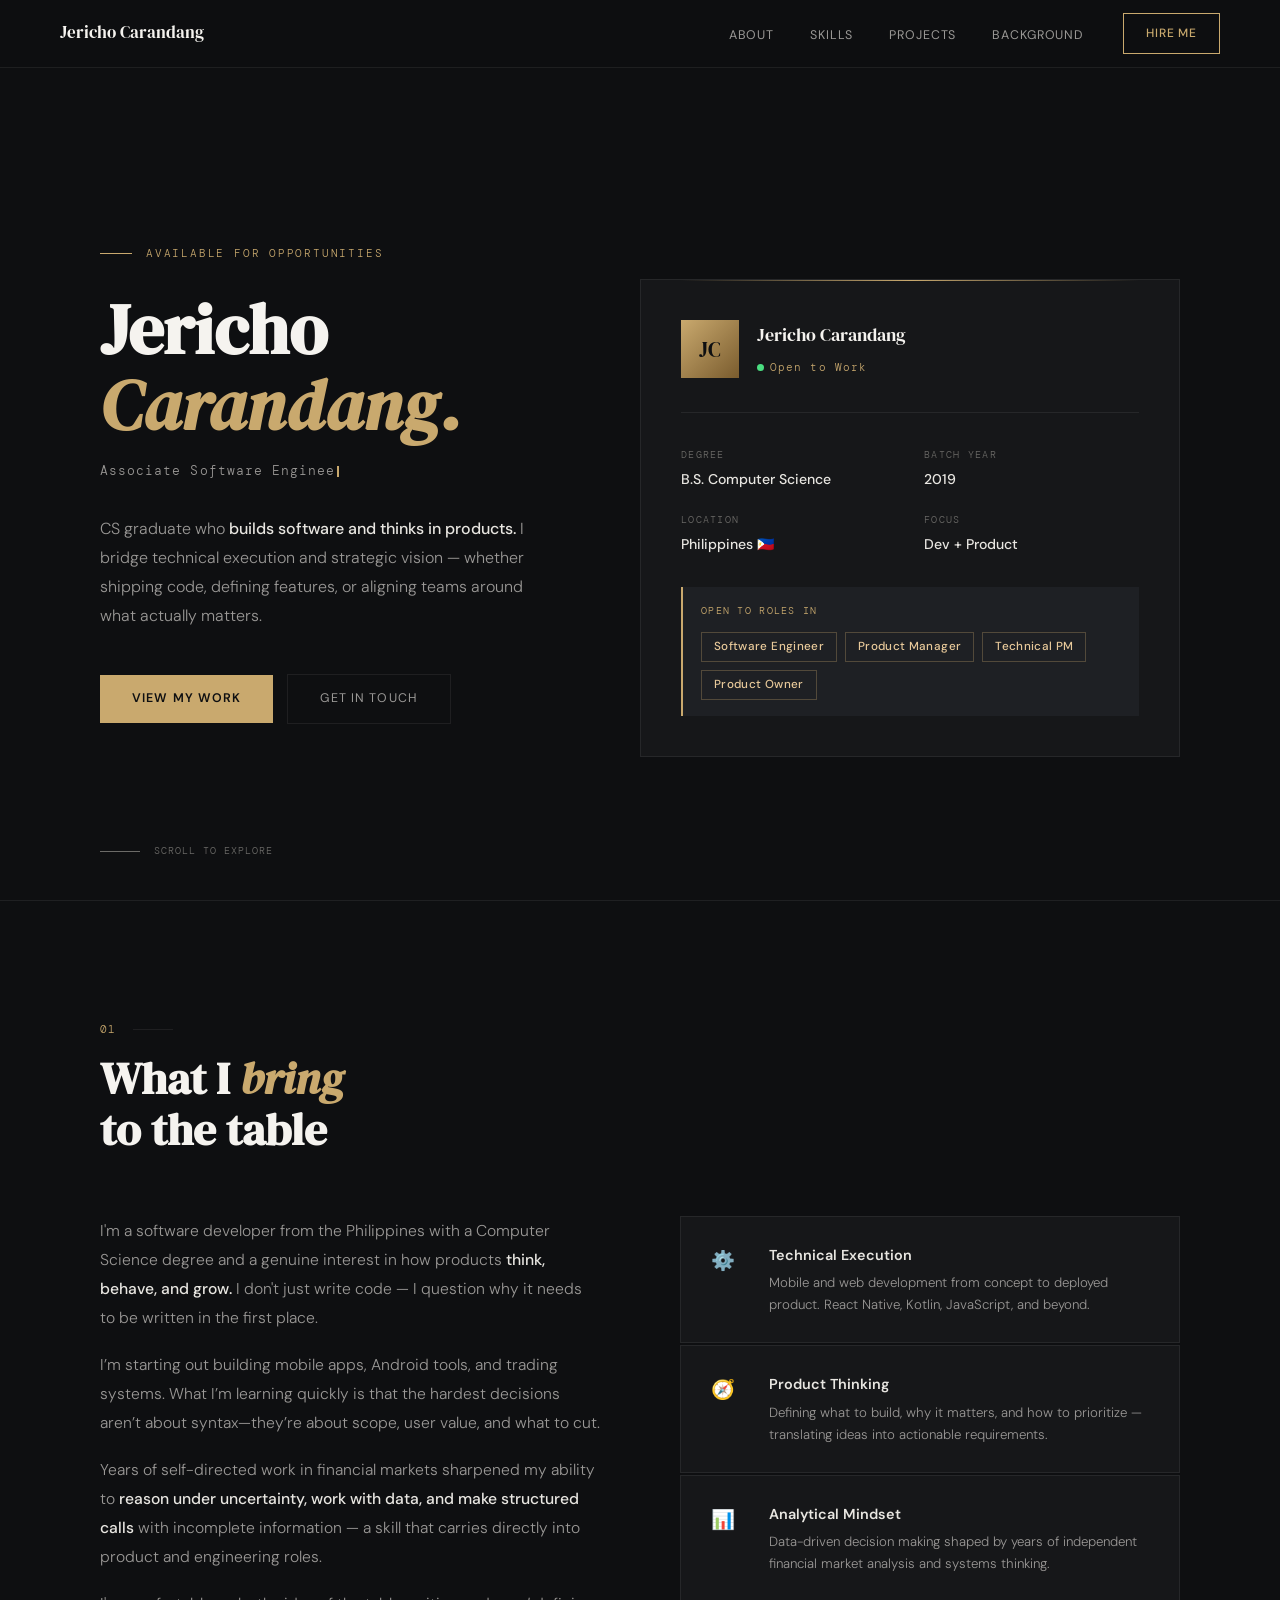
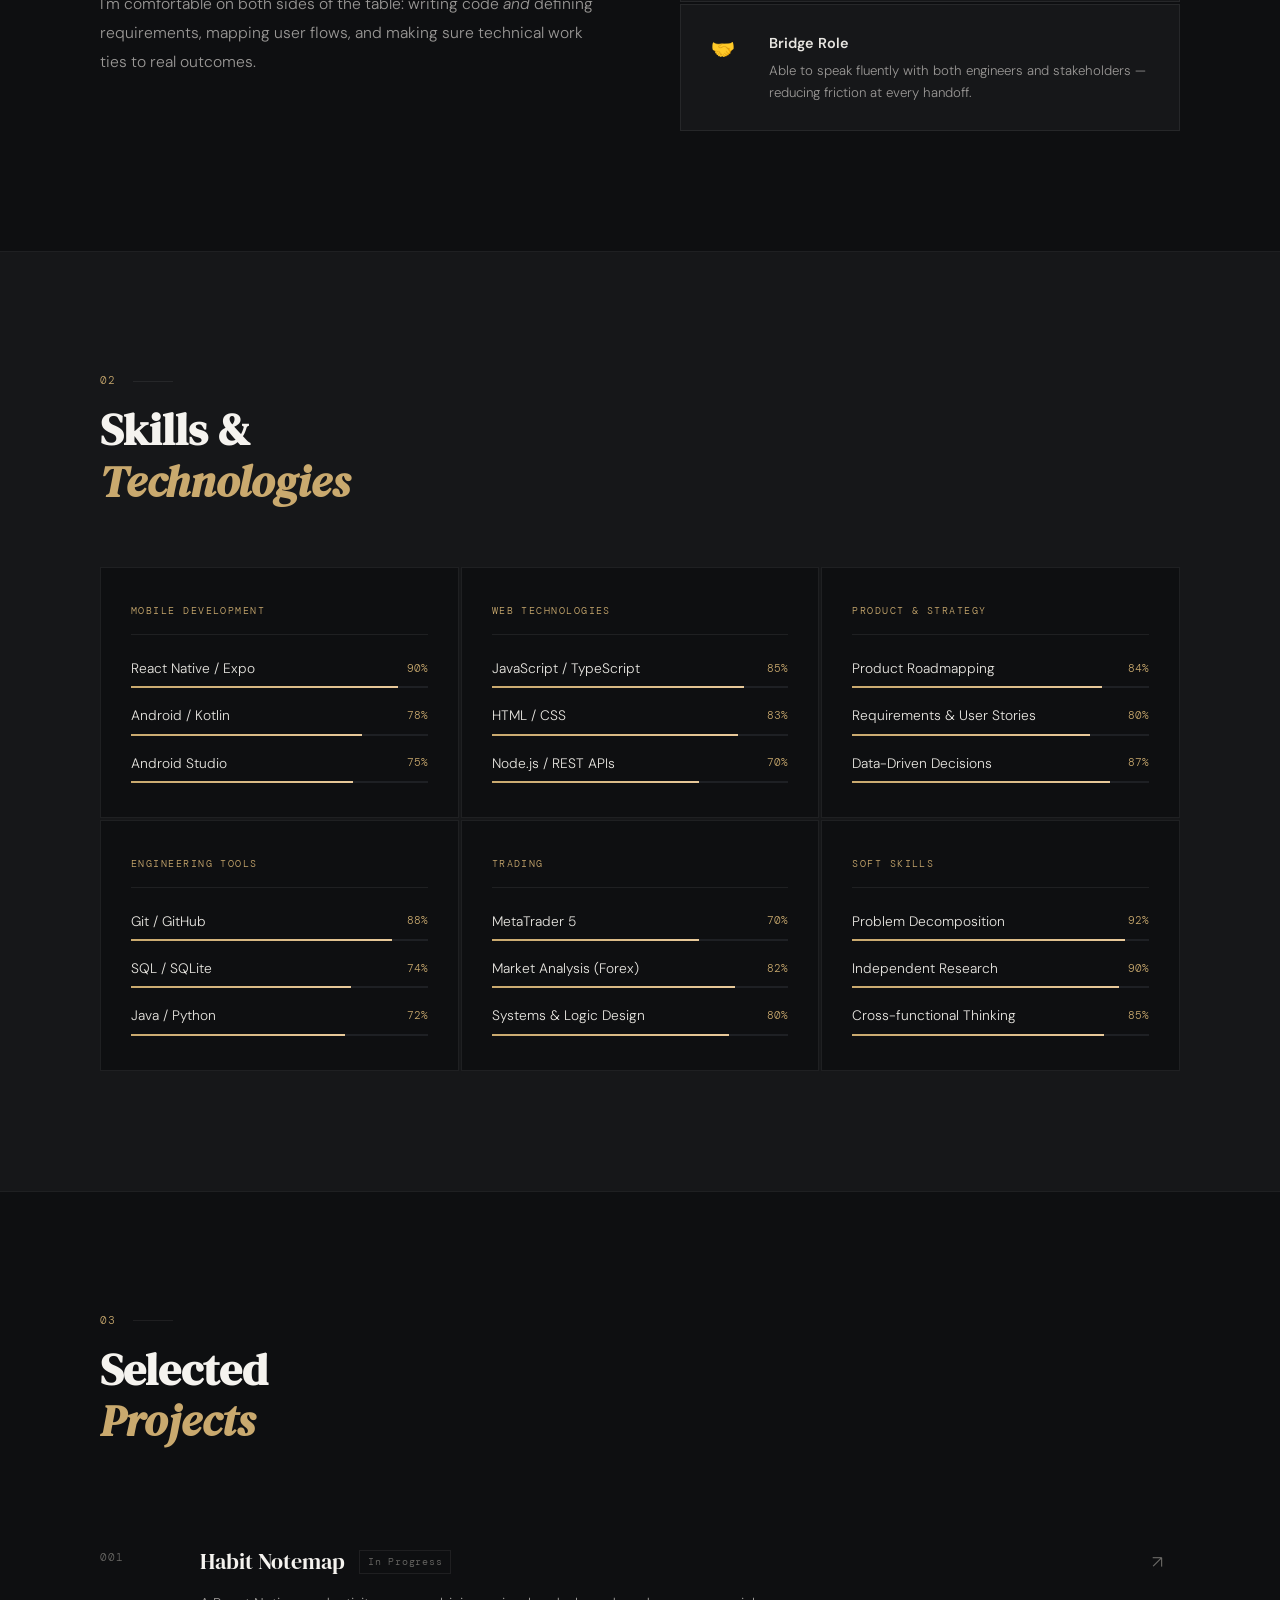
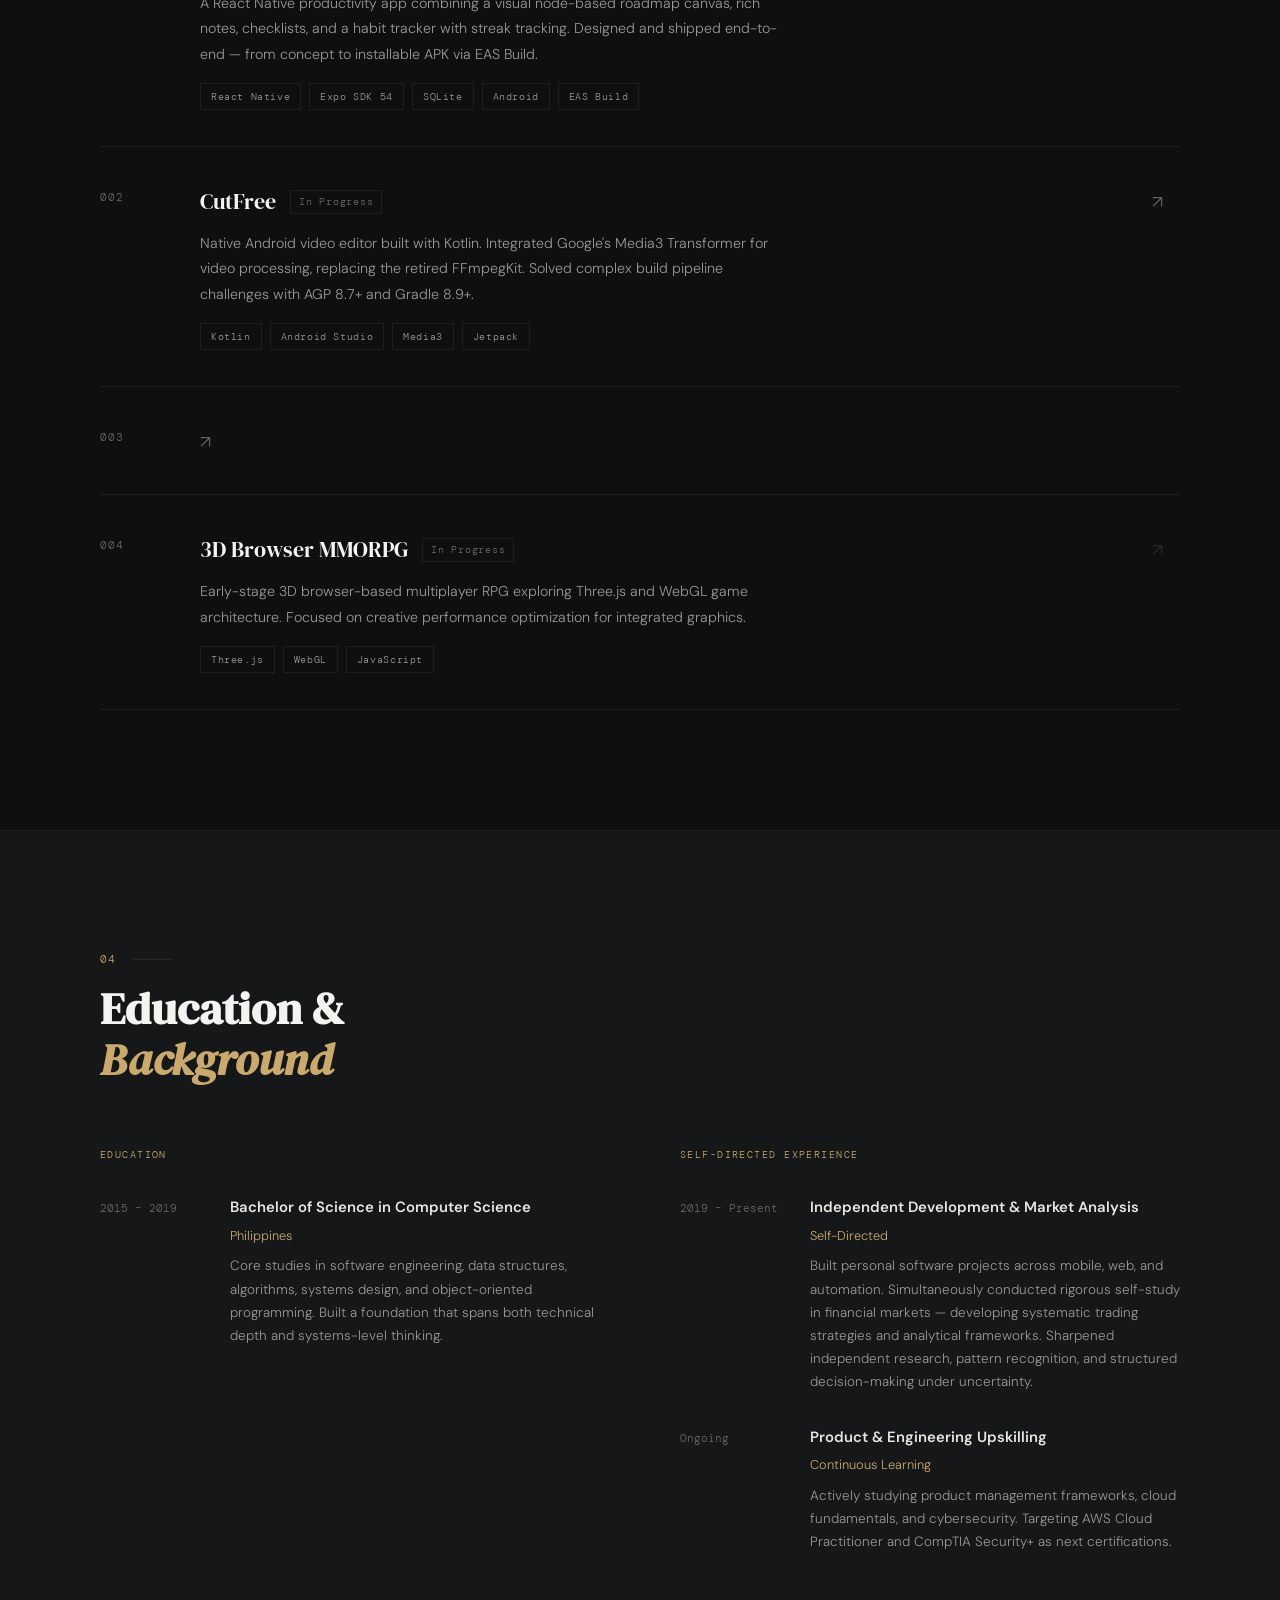
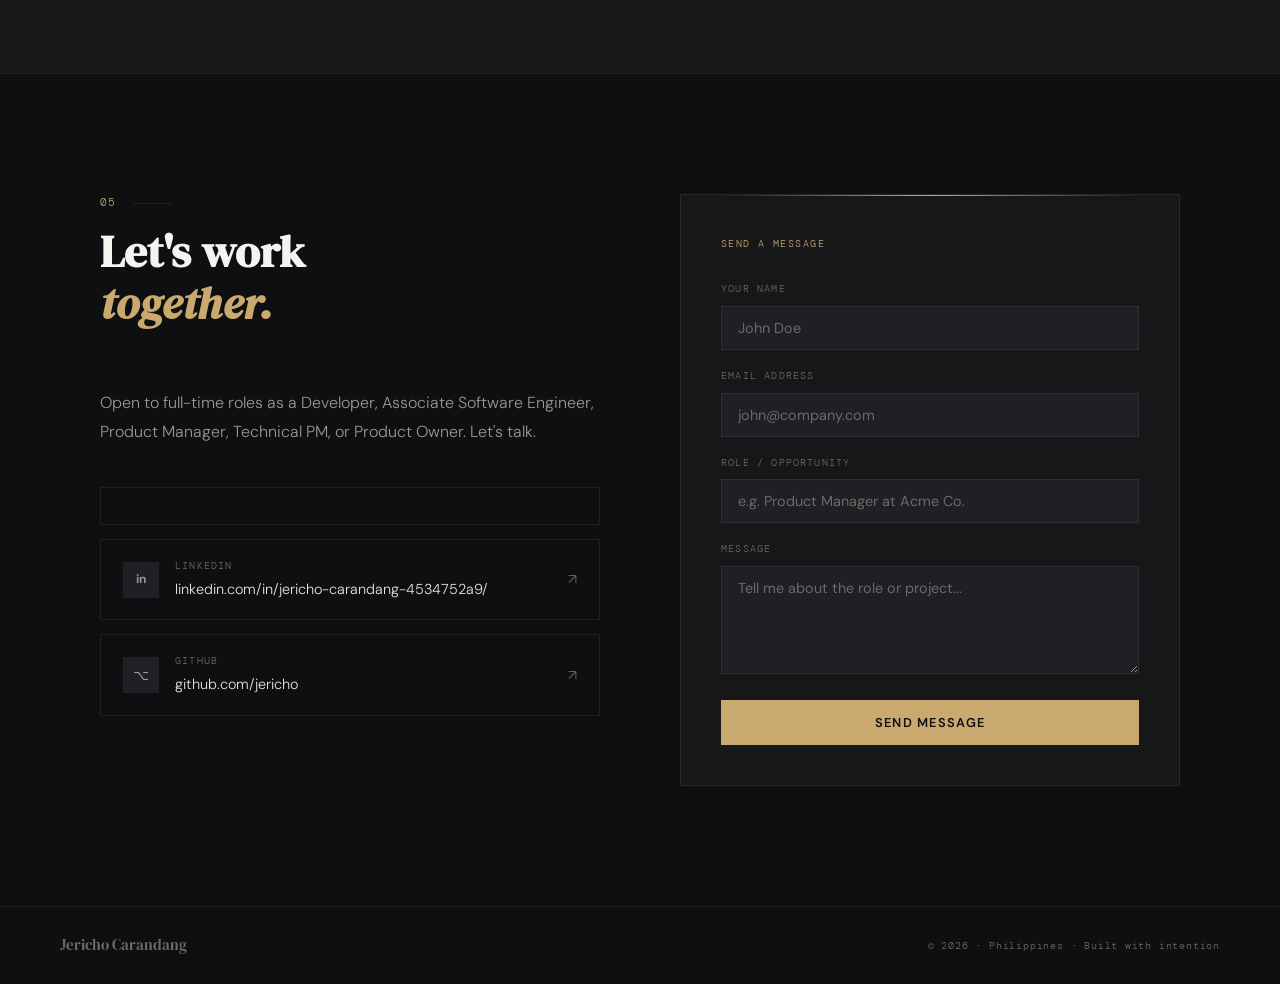
==== index.html @ a2150a32 "Add skill groups and percentages to skills section" ====
<!DOCTYPE html>
<html lang="en">
<head>
  <meta charset="UTF-8"/>
  <meta name="viewport" content="width=device-width, initial-scale=1.0"/>
  <title>Jericho Carandang — Developer & Product Thinker</title>
  <link href="https://fonts.googleapis.com/css2?family=DM+Serif+Display:ital@0;1&family=DM+Sans:wght@300;400;500;600&family=DM+Mono:wght@400;500&display=swap" rel="stylesheet"/>
  <style>
    :root {
      --bg:       #0e0f11;
      --surface:  #161719;
      --surface2: #1e2024;
      --border:   rgba(255,255,255,0.07);
      --accent:   #c9a96e;
      --accent2:  #e8c99a;
      --text:     #e8e6e1;
      --muted:    #6b6a67;
      --muted2:   #9a9896;
      --white:    #f5f3ef;
    }

    *, *::before, *::after { box-sizing: border-box; margin: 0; padding: 0; }
    html { scroll-behavior: smooth; font-size: 16px; }

    body {
      background: var(--bg);
      color: var(--text);
      font-family: 'DM Sans', sans-serif;
      font-weight: 300;
      line-height: 1.7;
      overflow-x: hidden;
      -webkit-font-smoothing: antialiased;
    }

    /* ── NAV ── */
    nav {
      position: fixed; top: 0; left: 0; right: 0; z-index: 900;
      display: flex; align-items: center; justify-content: space-between;
      padding: 0 60px;
      height: 68px;
      background: rgba(14,15,17,0.88);
      backdrop-filter: blur(16px);
      border-bottom: 1px solid var(--border);
    }
    .nav-name {
      font-family: 'DM Serif Display', serif;
      font-size: 1.05rem; color: var(--white);
    }
    .nav-right { display: flex; align-items: center; gap: 40px; }
    .nav-links { display: flex; gap: 36px; list-style: none; }
    .nav-links a {
      font-size: 0.78rem; font-weight: 400;
      color: var(--muted2); text-decoration: none;
      letter-spacing: 0.07em; text-transform: uppercase;
      transition: color 0.2s;
    }
    .nav-links a:hover { color: var(--accent); }
    .nav-cta {
      font-size: 0.75rem; font-weight: 500;
      padding: 9px 22px;
      border: 1px solid var(--accent);
      color: var(--accent);
      text-decoration: none;
      letter-spacing: 0.07em; text-transform: uppercase;
      transition: all 0.25s;
    }
    .nav-cta:hover { background: var(--accent); color: var(--bg); }

    /* ── HERO ── */
    #hero {
      min-height: 100vh;
      display: grid; grid-template-columns: 1fr 1fr;
      max-width: 1200px; margin: 0 auto;
      padding: 68px 60px 0;
      position: relative;
    }
    .hero-left {
      display: flex; flex-direction: column; justify-content: center;
      padding-right: 80px; padding-top: 60px; padding-bottom: 60px;
    }
    .hero-eyebrow {
      display: flex; align-items: center; gap: 14px;
      margin-bottom: 28px;
      opacity: 0; animation: fadeUp 0.7s ease 0.1s forwards;
    }
    .eyebrow-line { width: 32px; height: 1px; background: var(--accent); }
    .hero-eyebrow span {
      font-family: 'DM Mono', monospace;
      font-size: 0.7rem; color: var(--accent);
      letter-spacing: 0.16em; text-transform: uppercase;
    }
    .hero-name {
      font-family: 'DM Serif Display', serif;
      font-size: clamp(3rem, 5.5vw, 4.8rem);
      line-height: 1.08; color: var(--white);
      margin-bottom: 16px;
      opacity: 0; animation: fadeUp 0.7s ease 0.2s forwards;
    }
    .hero-name em { font-style: italic; color: var(--accent); }
    .hero-role {
      font-family: 'DM Mono', monospace;
      font-size: 0.82rem; color: var(--muted2);
      letter-spacing: 0.08em; margin-bottom: 32px;
      min-height: 1.5em;
      opacity: 0; animation: fadeUp 0.7s ease 0.3s forwards;
    }
    .cursor-blink {
      display: inline-block; width: 2px; height: 0.85em;
      background: var(--accent); margin-left: 2px;
      vertical-align: middle; animation: blink 1s step-end infinite;
    }
    .hero-desc {
      font-size: 1rem; color: var(--muted2); line-height: 1.82;
      max-width: 430px; margin-bottom: 44px;
      opacity: 0; animation: fadeUp 0.7s ease 0.4s forwards;
    }
    .hero-desc strong { color: var(--text); font-weight: 500; }
    .hero-actions {
      display: flex; gap: 14px; align-items: center;
      opacity: 0; animation: fadeUp 0.7s ease 0.5s forwards;
    }
    .btn-primary {
      padding: 13px 32px; background: var(--accent); color: var(--bg);
      font-size: 0.78rem; font-weight: 600;
      letter-spacing: 0.09em; text-transform: uppercase;
      text-decoration: none; transition: background 0.25s;
    }
    .btn-primary:hover { background: var(--accent2); }
    .btn-outline {
      padding: 13px 32px; border: 1px solid var(--border);
      color: var(--muted2); font-size: 0.78rem; font-weight: 400;
      letter-spacing: 0.09em; text-transform: uppercase;
      text-decoration: none; transition: all 0.25s;
    }
    .btn-outline:hover { border-color: var(--accent); color: var(--accent); }

    /* ── HERO RIGHT ── */
    .hero-right {
      display: flex; flex-direction: column; justify-content: center;
      padding-top: 68px;
      opacity: 0; animation: fadeLeft 0.8s ease 0.65s forwards;
    }
    .profile-panel {
      background: var(--surface); border: 1px solid var(--border);
      padding: 40px; position: relative;
    }
    .profile-panel::before {
      content: ''; position: absolute; top: 0; left: 40px; right: 40px; height: 1px;
      background: linear-gradient(90deg, transparent, var(--accent), transparent);
    }
    .profile-top {
      display: flex; align-items: flex-start; gap: 18px;
      margin-bottom: 34px; padding-bottom: 34px;
      border-bottom: 1px solid var(--border);
    }
    .profile-initials {
      width: 58px; height: 58px; flex-shrink: 0;
      background: linear-gradient(135deg, var(--accent), #7a5c2e);
      display: flex; align-items: center; justify-content: center;
      font-family: 'DM Serif Display', serif;
      font-size: 1.3rem; color: var(--bg);
    }
    .profile-name {
      font-family: 'DM Serif Display', serif;
      font-size: 1.12rem; color: var(--white); margin-bottom: 6px;
    }
    .profile-status {
      font-family: 'DM Mono', monospace;
      font-size: 0.68rem; color: var(--accent); letter-spacing: 0.1em;
    }
    .status-dot {
      display: inline-block; width: 7px; height: 7px; border-radius: 50%;
      background: #4ade80; margin-right: 6px;
      animation: pulseDot 2s ease-in-out infinite;
    }
    @keyframes pulseDot { 0%,100%{opacity:1;} 50%{opacity:.4;} }

    .profile-grid {
      display: grid; grid-template-columns: 1fr 1fr;
      gap: 20px 28px; margin-bottom: 30px;
    }
    .pi-label {
      font-family: 'DM Mono', monospace; font-size: 0.62rem;
      color: var(--muted); letter-spacing: 0.13em;
      text-transform: uppercase; margin-bottom: 4px;
    }
    .pi-val { font-size: 0.88rem; color: var(--text); font-weight: 500; }

    .open-roles {
      padding: 16px 18px; background: var(--surface2);
      border-left: 2px solid var(--accent);
    }
    .open-roles-label {
      font-family: 'DM Mono', monospace; font-size: 0.62rem;
      color: var(--accent); letter-spacing: 0.13em;
      text-transform: uppercase; margin-bottom: 12px;
    }
    .roles-list { display: flex; flex-wrap: wrap; gap: 8px; }
    .role-chip {
      font-size: 0.73rem; font-weight: 500;
      padding: 4px 12px;
      border: 1px solid rgba(201,169,110,0.3);
      color: var(--accent2); letter-spacing: 0.03em;
    }

    .scroll-hint {
      position: absolute; bottom: 40px; left: 60px;
      display: flex; align-items: center; gap: 14px;
      font-family: 'DM Mono', monospace;
      font-size: 0.62rem; color: var(--muted);
      letter-spacing: 0.1em; text-transform: uppercase;
      opacity: 0; animation: fadeUp 0.6s ease 1.1s forwards;
    }
    .scroll-line {
      width: 40px; height: 1px; background: var(--muted);
      transform: scaleX(0); transform-origin: left;
      animation: lineExpand 1.2s ease 1.3s forwards;
    }
    @keyframes lineExpand { to { transform: scaleX(1); } }

    /* ── SECTIONS ── */
    .section-wrap { max-width: 1200px; margin: 0 auto; padding: 120px 60px; }
    .sec-eyebrow {
      display: flex; align-items: center; gap: 16px; margin-bottom: 14px;
    }
    .sec-num {
      font-family: 'DM Mono', monospace; font-size: 0.66rem;
      color: var(--accent); letter-spacing: 0.13em;
    }
    .sec-line { height: 1px; width: 40px; background: var(--border); }
    .sec-title {
      font-family: 'DM Serif Display', serif;
      font-size: clamp(1.9rem, 3.5vw, 2.9rem);
      color: var(--white); line-height: 1.15; margin-bottom: 60px;
    }
    .sec-title em { font-style: italic; color: var(--accent); }
    hr.divider { border: none; border-top: 1px solid var(--border); }

    /* ── ABOUT ── */
    .about-grid { display: grid; grid-template-columns: 1fr 1fr; gap: 80px; align-items: start; }
    .about-text p { color: var(--muted2); font-size: 0.98rem; line-height: 1.85; margin-bottom: 18px; }
    .about-text p:last-child { margin-bottom: 0; }
    .about-text strong { color: var(--text); font-weight: 500; }

    .what-cards { display: flex; flex-direction: column; gap: 2px; }
    .what-card {
      background: var(--surface); border: 1px solid var(--border);
      padding: 26px 30px; display: flex; gap: 22px;
      align-items: flex-start; transition: border-color 0.3s, background 0.3s;
    }
    .what-card:hover { border-color: rgba(201,169,110,0.3); background: var(--surface2); }
    .wc-icon { font-size: 1.2rem; flex-shrink: 0; width: 36px; margin-top: 2px; }
    .wc-title { font-size: 0.9rem; font-weight: 600; color: var(--text); margin-bottom: 5px; }
    .wc-desc { font-size: 0.83rem; color: var(--muted2); line-height: 1.65; }

    /* ── SKILLS ── */
    #skills { background: var(--surface); }
    .skills-grid { display: grid; grid-template-columns: repeat(3,1fr); gap: 2px; }
    .skill-group {
      background: var(--bg); padding: 34px 30px;
      border: 1px solid var(--border); transition: border-color 0.3s;
    }
    .skill-group:hover { border-color: rgba(201,169,110,0.2); }
    .sg-title {
      font-family: 'DM Mono', monospace; font-size: 0.65rem;
      color: var(--accent); letter-spacing: 0.14em; text-transform: uppercase;
      margin-bottom: 22px; padding-bottom: 14px; border-bottom: 1px solid var(--border);
    }
    .s-item { margin-bottom: 16px; }
    .s-item:last-child { margin-bottom: 0; }
    .s-row { display: flex; justify-content: space-between; align-items: center; margin-bottom: 6px; }
    .s-name { font-size: 0.86rem; color: var(--text); }
    .s-pct { font-family: 'DM Mono', monospace; font-size: 0.66rem; color: var(--accent); }
    .s-track { height: 2px; background: var(--surface2); }
    .s-fill {
      height: 100%; width: 0;
      background: linear-gradient(90deg, var(--accent), var(--accent2));
      transition: width 1.4s cubic-bezier(0.4,0,0.2,1);
    }

    /* ── PROJECTS ── */
    .project-item {
      display: grid; grid-template-columns: 72px 1fr 28px;
      gap: 28px; align-items: start;
      padding: 36px 0; border-bottom: 1px solid var(--border);
      transition: all 0.25s;
    }
    .project-item:first-child { border-top: 1px solid var(--border); }
    .project-item:hover .proj-title { color: var(--accent); }
    .proj-num {
      font-family: 'DM Mono', monospace; font-size: 0.68rem;
      color: var(--muted); padding-top: 5px; letter-spacing: 0.08em;
    }
    .proj-title {
      font-family: 'DM Serif Display', serif;
      font-size: 1.4rem; color: var(--white);
      margin-bottom: 10px; transition: color 0.25s;
      display: flex; align-items: center; gap: 14px; flex-wrap: wrap;
    }
    .proj-wip {
      font-family: 'DM Mono', monospace; font-size: 0.6rem;
      color: var(--muted); border: 1px solid var(--border);
      padding: 3px 8px; letter-spacing: 0.08em;
      font-style: normal;
    }
    .proj-desc { font-size: 0.89rem; color: var(--muted2); line-height: 1.78; margin-bottom: 16px; max-width: 580px; }
    .proj-tags { display: flex; gap: 8px; flex-wrap: wrap; }
    .proj-tag {
      font-family: 'DM Mono', monospace; font-size: 0.63rem;
      color: var(--muted2); padding: 4px 10px;
      border: 1px solid var(--border); letter-spacing: 0.06em;
    }
    .proj-arrow {
      font-size: 1.1rem; color: var(--muted); padding-top: 5px;
      transition: color 0.25s, transform 0.25s;
    }
    .project-item:hover .proj-arrow { color: var(--accent); transform: translate(3px,-3px); }

    /* ── BACKGROUND ── */
    #background { background: var(--surface); }
    .bg-grid { display: grid; grid-template-columns: 1fr 1fr; gap: 80px; }
    .bg-sec-label {
      font-family: 'DM Mono', monospace; font-size: 0.64rem;
      color: var(--accent); letter-spacing: 0.14em; text-transform: uppercase;
      margin-bottom: 32px;
    }
    .tl { display: flex; flex-direction: column; gap: 32px; }
    .tl-item { display: grid; grid-template-columns: 110px 1fr; gap: 20px; }
    .tl-year { font-family: 'DM Mono', monospace; font-size: 0.68rem; color: var(--muted); padding-top: 4px; }
    .tl-title { font-size: 0.93rem; font-weight: 600; color: var(--text); margin-bottom: 4px; }
    .tl-sub { font-size: 0.8rem; color: var(--accent); margin-bottom: 8px; }
    .tl-desc { font-size: 0.84rem; color: var(--muted2); line-height: 1.72; }

    /* ── CONTACT ── */
    .contact-wrap { display: grid; grid-template-columns: 1fr 1fr; gap: 80px; align-items: start; }
    .contact-sub { font-size: 1rem; color: var(--muted2); line-height: 1.8; margin-bottom: 40px; }
    .c-links { display: flex; flex-direction: column; gap: 14px; }
    .c-link {
      display: flex; align-items: center; gap: 16px;
      padding: 18px 22px; border: 1px solid var(--border);
      text-decoration: none; transition: border-color 0.25s, background 0.25s;
    }
    .c-link:hover { border-color: rgba(201,169,110,0.4); background: var(--surface); }
    .c-icon {
      width: 36px; height: 36px; flex-shrink: 0;
      background: var(--surface2);
      display: flex; align-items: center; justify-content: center;
      font-size: 0.9rem; color: var(--muted2);
    }
    .c-label {
      font-family: 'DM Mono', monospace; font-size: 0.62rem;
      color: var(--muted); letter-spacing: 0.12em; text-transform: uppercase; margin-bottom: 2px;
    }
    .c-val { font-size: 0.9rem; color: var(--text); }
    .c-arrow { margin-left: auto; color: var(--muted); font-size: 0.9rem; transition: color 0.25s, transform 0.25s; }
    .c-link:hover .c-arrow { color: var(--accent); transform: translate(3px,-3px); }

    .contact-form {
      background: var(--surface); border: 1px solid var(--border);
      padding: 40px; position: relative;
    }
    .contact-form::before {
      content: ''; position: absolute; top: 0; left: 40px; right: 40px; height: 1px;
      background: linear-gradient(90deg, transparent, var(--accent), transparent);
    }
    .cf-title {
      font-family: 'DM Mono', monospace; font-size: 0.64rem;
      color: var(--accent); letter-spacing: 0.14em; text-transform: uppercase;
      margin-bottom: 28px;
    }
    .f-field { margin-bottom: 18px; }
    .f-label {
      display: block; font-family: 'DM Mono', monospace;
      font-size: 0.62rem; color: var(--muted);
      letter-spacing: 0.12em; text-transform: uppercase; margin-bottom: 8px;
    }
    .f-input {
      width: 100%; padding: 12px 16px;
      background: var(--surface2); border: 1px solid var(--border);
      color: var(--text); font-family: 'DM Sans', sans-serif;
      font-size: 0.9rem; outline: none; transition: border-color 0.2s;
    }
    .f-input:focus { border-color: rgba(201,169,110,0.45); }
    .f-input::placeholder { color: var(--muted); }
    textarea.f-input { resize: vertical; min-height: 108px; }
    .f-submit {
      width: 100%; padding: 14px; background: var(--accent);
      color: var(--bg); border: none; font-family: 'DM Sans', sans-serif;
      font-size: 0.8rem; font-weight: 600; letter-spacing: 0.1em;
      text-transform: uppercase; cursor: pointer; transition: background 0.25s;
    }
    .f-submit:hover { background: var(--accent2); }

    /* ── FOOTER ── */
    footer {
      border-top: 1px solid var(--border); padding: 26px 60px;
      display: flex; align-items: center; justify-content: space-between;
    }
    .foot-name { font-family: 'DM Serif Display', serif; font-size: 0.92rem; color: var(--muted); }
    .foot-copy { font-family: 'DM Mono', monospace; font-size: 0.62rem; color: var(--muted); letter-spacing: 0.08em; }

    /* ── ANIMATIONS ── */
    @keyframes fadeUp { from{opacity:0;transform:translateY(20px);} to{opacity:1;transform:translateY(0);} }
    @keyframes fadeLeft { from{opacity:0;transform:translateX(20px);} to{opacity:1;transform:translateX(0);} }
    @keyframes blink { 0%,100%{opacity:1;} 50%{opacity:0;} }
    .reveal { opacity:0; transform:translateY(22px); transition: opacity 0.7s ease, transform 0.7s ease; }
    .reveal.in { opacity:1; transform:translateY(0); }
    .d1{transition-delay:.1s;} .d2{transition-delay:.2s;} .d3{transition-delay:.3s;} .d4{transition-delay:.4s;}

    @media(max-width:900px){
      nav{padding:0 24px;} .nav-links{display:none;}
      #hero{grid-template-columns:1fr; padding:68px 24px 0;}
      .hero-left{padding-right:0; padding-top:40px;}
      .hero-right{padding-top:40px; padding-bottom:60px;}
      .section-wrap{padding:80px 24px;}
      .about-grid,.bg-grid,.contact-wrap,.skills-grid{grid-template-columns:1fr; gap:32px;}
      .project-item{grid-template-columns:60px 1fr;}
      .proj-arrow{display:none;}
      footer{padding:24px; flex-direction:column; gap:8px; text-align:center;}
      .scroll-hint{display:none;}
    }
  </style>
</head>
<body>

  <nav>
    <div class="nav-name">Jericho Carandang</div>
    <div class="nav-right">
      <ul class="nav-links">
        <li><a href="#about">About</a></li>
        <li><a href="#skills">Skills</a></li>
        <li><a href="#projects">Projects</a></li>
        <li><a href="#background">Background</a></li>
      </ul>
      <a href="#contact" class="nav-cta">Hire Me</a>
    </div>
  </nav>

  <!-- HERO -->
  <section id="hero">
    <div class="hero-left">
      <div class="hero-eyebrow">
        <span class="eyebrow-line"></span>
        <span>Available for opportunities</span>
      </div>
      <h1 class="hero-name">Jericho<br><em>Carandang.</em></h1>
      <div class="hero-role"><span id="typed"></span><span class="cursor-blink"></span></div>
      <p class="hero-desc">CS graduate who <strong>builds software and thinks in products.</strong> I bridge technical execution and strategic vision — whether shipping code, defining features, or aligning teams around what actually matters.</p>
      <div class="hero-actions">
        <a href="#projects" class="btn-primary">View My Work</a>
        <a href="#contact" class="btn-outline">Get in Touch</a>
      </div>
    </div>

    <div class="hero-right">
      <div class="profile-panel">
        <div class="profile-top">
          <div class="profile-initials">JC</div>
          <div>
            <div class="profile-name">Jericho Carandang</div>
            <div class="profile-status" style="margin-top:7px;">
              <span class="status-dot"></span>Open to Work
            </div>
          </div>
        </div>
        <div class="profile-grid">
          <div><div class="pi-label">Degree</div><div class="pi-val">B.S. Computer Science</div></div>
          <div><div class="pi-label">Batch Year</div><div class="pi-val">2019</div></div>
          <div><div class="pi-label">Location</div><div class="pi-val">Philippines 🇵🇭</div></div>
          <div><div class="pi-label">Focus</div><div class="pi-val">Dev + Product</div></div>
        </div>
        <div class="open-roles">
          <div class="open-roles-label">Open to roles in</div>
          <div class="roles-list">
            <span class="role-chip">Software Engineer</span>
            <span class="role-chip">Product Manager</span>
            <span class="role-chip">Technical PM</span>
            <span class="role-chip">Product Owner</span>
          </div>
        </div>
      </div>
    </div>

    <div class="scroll-hint">
      <div class="scroll-line"></div>
      <span>Scroll to explore</span>
    </div>
  </section>

  <hr class="divider"/>

  <!-- ABOUT -->
  <section id="about" style="background:var(--bg);">
    <div class="section-wrap">
      <div class="sec-eyebrow reveal"><span class="sec-num">01</span><span class="sec-line"></span></div>
      <h2 class="sec-title reveal d1">What I <em>bring</em><br>to the table</h2>
      <div class="about-grid">
        <div class="about-text reveal d2">
          <p>I'm a software developer from the Philippines with a Computer Science degree and a genuine interest in how products <strong>think, behave, and grow.</strong> I don't just write code — I question why it needs to be written in the first place.</p>
          <p>I’m starting out building mobile apps, Android tools, and trading systems. What I’m learning quickly is that the hardest decisions aren’t about syntax—they’re about scope, user value, and what to cut.</p>
          <p>Years of self-directed work in financial markets sharpened my ability to <strong>reason under uncertainty, work with data, and make structured calls</strong> with incomplete information — a skill that carries directly into product and engineering roles.</p>
          <p>I'm comfortable on both sides of the table: writing code <em>and</em> defining requirements, mapping user flows, and making sure technical work ties to real outcomes.</p>
        </div>
        <div class="what-cards reveal d3">
          <div class="what-card">
            <div class="wc-icon">⚙️</div>
            <div><div class="wc-title">Technical Execution</div><div class="wc-desc">Mobile and web development from concept to deployed product. React Native, Kotlin, JavaScript, and beyond.</div></div>
          </div>
          <div class="what-card">
            <div class="wc-icon">🧭</div>
            <div><div class="wc-title">Product Thinking</div><div class="wc-desc">Defining what to build, why it matters, and how to prioritize — translating ideas into actionable requirements.</div></div>
          </div>
          <div class="what-card">
            <div class="wc-icon">📊</div>
            <div><div class="wc-title">Analytical Mindset</div><div class="wc-desc">Data-driven decision making shaped by years of independent financial market analysis and systems thinking.</div></div>
          </div>
          <div class="what-card">
            <div class="wc-icon">🤝</div>
            <div><div class="wc-title">Bridge Role</div><div class="wc-desc">Able to speak fluently with both engineers and stakeholders — reducing friction at every handoff.</div></div>
          </div>
        </div>
      </div>
    </div>
  </section>

  <hr class="divider"/>

  <!-- SKILLS -->
  <section id="skills">
    <div class="section-wrap">
      <div class="sec-eyebrow reveal"><span class="sec-num">02</span><span class="sec-line"></span></div>
      <h2 class="sec-title reveal d1">Skills &<br><em>Technologies</em></h2>
      <div class="skills-grid">

        <div class="skill-group reveal d1">
          <div class="sg-title">Mobile Development</div>
          <div class="s-item"><div class="s-row"><span class="s-name">React Native / Expo</span><span class="s-pct">90%</span></div><div class="s-track"><div class="s-fill" data-w="90%"></div></div></div>
          <div class="s-item"><div class="s-row"><span class="s-name">Android / Kotlin</span><span class="s-pct">78%</span></div><div class="s-track"><div class="s-fill" data-w="78%"></div></div></div>
          <div class="s-item"><div class="s-row"><span class="s-name">Android Studio</span><span class="s-pct">75%</span></div><div class="s-track"><div class="s-fill" data-w="75%"></div></div></div>
        </div>

        <div class="skill-group reveal d2">
          <div class="sg-title">Web Technologies</div>
          <div class="s-item"><div class="s-row"><span class="s-name">JavaScript / TypeScript</span><span class="s-pct">85%</span></div><div class="s-track"><div class="s-fill" data-w="85%"></div></div></div>
          <div class="s-item"><div class="s-row"><span class="s-name">HTML / CSS</span><span class="s-pct">83%</span></div><div class="s-track"><div class="s-fill" data-w="83%"></div></div></div>
          <div class="s-item"><div class="s-row"><span class="s-name">Node.js / REST APIs</span><span class="s-pct">70%</span></div><div class="s-track"><div class="s-fill" data-w="70%"></div></div></div>
        </div>

        <div class="skill-group reveal d3">
          <div class="sg-title">Product & Strategy</div>
          <div class="s-item"><div class="s-row"><span class="s-name">Product Roadmapping</span><span class="s-pct">84%</span></div><div class="s-track"><div class="s-fill" data-w="84%"></div></div></div>
          <div class="s-item"><div class="s-row"><span class="s-name">Requirements & User Stories</span><span class="s-pct">80%</span></div><div class="s-track"><div class="s-fill" data-w="80%"></div></div></div>
          <div class="s-item"><div class="s-row"><span class="s-name">Data-Driven Decisions</span><span class="s-pct">87%</span></div><div class="s-track"><div class="s-fill" data-w="87%"></div></div></div>
        </div>

        <div class="skill-group reveal d1">
          <div class="sg-title">Engineering Tools</div>
          <div class="s-item"><div class="s-row"><span class="s-name">Git / GitHub</span><span class="s-pct">88%</span></div><div class="s-track"><div class="s-fill" data-w="88%"></div></div></div>
          <div class="s-item"><div class="s-row"><span class="s-name">SQL / SQLite</span><span class="s-pct">74%</span></div><div class="s-track"><div class="s-fill" data-w="74%"></div></div></div>
          <div class="s-item"><div class="s-row"><span class="s-name">Java / Python</span><span class="s-pct">72%</span></div><div class="s-track"><div class="s-fill" data-w="72%"></div></div></div>
        </div>

        <div class="skill-group reveal d2">
          <div class="sg-title">Trading</div>
          <div class="s-item"><div class="s-row"><span class="s-name">MetaTrader 5</span><span class="s-pct">70%</span></div><div class="s-track"><div class="s-fill" data-w="70%"></div></div></div>
          <div class="s-item"><div class="s-row"><span class="s-name">Market Analysis (Forex)</span><span class="s-pct">82%</span></div><div class="s-track"><div class="s-fill" data-w="82%"></div></div></div>
          <div class="s-item"><div class="s-row"><span class="s-name">Systems & Logic Design</span><span class="s-pct">80%</span></div><div class="s-track"><div class="s-fill" data-w="80%"></div></div></div>
        </div>

        <div class="skill-group reveal d3">
          <div class="sg-title">Soft Skills</div>
          <div class="s-item"><div class="s-row"><span class="s-name">Problem Decomposition</span><span class="s-pct">92%</span></div><div class="s-track"><div class="s-fill" data-w="92%"></div></div></div>
          <div class="s-item"><div class="s-row"><span class="s-name">Independent Research</span><span class="s-pct">90%</span></div><div class="s-track"><div class="s-fill" data-w="90%"></div></div></div>
          <div class="s-item"><div class="s-row"><span class="s-name">Cross-functional Thinking</span><span class="s-pct">85%</span></div><div class="s-track"><div class="s-fill" data-w="85%"></div></div></div>
        </div>

      </div>
    </div>
  </section>

  <hr class="divider"/>

  <!-- PROJECTS -->
  <section id="projects" style="background:var(--bg);">
    <div class="section-wrap">
      <div class="sec-eyebrow reveal"><span class="sec-num">03</span><span class="sec-line"></span></div>
      <h2 class="sec-title reveal d1">Selected<br><em>Projects</em></h2>

      <div class="project-item reveal">
        <div class="proj-num">001</div>
        <div>
          <div class="proj-title">Habit Notemap <span class="proj-wip">In Progress</span> </div>
          <p class="proj-desc">A React Native productivity app combining a visual node-based roadmap canvas, rich notes, checklists, and a habit tracker with streak tracking. Designed and shipped end-to-end — from concept to installable APK via EAS Build.</p>
          <div class="proj-tags"><span class="proj-tag">React Native</span><span class="proj-tag">Expo SDK 54</span><span class="proj-tag">SQLite</span><span class="proj-tag">Android</span><span class="proj-tag">EAS Build</span></div>
        </div>
        <div class="proj-arrow">↗</div>
      </div>

      <div class="project-item reveal d1">
        <div class="proj-num">002</div>
        <div>
          <div class="proj-title">CutFree <span class="proj-wip">In Progress</span></div>
          <p class="proj-desc">Native Android video editor built with Kotlin. Integrated Google's Media3 Transformer for video processing, replacing the retired FFmpegKit. Solved complex build pipeline challenges with AGP 8.7+ and Gradle 8.9+.</p>
          <div class="proj-tags"><span class="proj-tag">Kotlin</span><span class="proj-tag">Android Studio</span><span class="proj-tag">Media3</span><span class="proj-tag">Jetpack</span></div>
        </div>
        <div class="proj-arrow">↗</div>
      </div>

      <div class="project-item reveal d2">
        <div class="proj-num">003</div>

        <div class="proj-arrow">↗</div>
      </div>

      <div class="project-item reveal d3">
        <div class="proj-num">004</div>
        <div>
          <div class="proj-title">3D Browser MMORPG <span class="proj-wip">In Progress</span></div>
          <p class="proj-desc">Early-stage 3D browser-based multiplayer RPG exploring Three.js and WebGL game architecture. Focused on creative performance optimization for integrated graphics.</p>
          <div class="proj-tags"><span class="proj-tag">Three.js</span><span class="proj-tag">WebGL</span><span class="proj-tag">JavaScript</span></div>
        </div>
        <div class="proj-arrow" style="opacity:.3;">↗</div>
      </div>
    </div>
  </section>

  <hr class="divider"/>

  <!-- BACKGROUND -->
  <section id="background">
    <div class="section-wrap">
      <div class="sec-eyebrow reveal"><span class="sec-num">04</span><span class="sec-line"></span></div>
      <h2 class="sec-title reveal d1">Education &<br><em>Background</em></h2>
      <div class="bg-grid">
        <div class="reveal d2">
          <div class="bg-sec-label">Education</div>
          <div class="tl">
            <div class="tl-item">
              <div class="tl-year">2015 – 2019</div>
              <div>
                <div class="tl-title">Bachelor of Science in Computer Science</div>
                <div class="tl-sub">Philippines</div>
                <div class="tl-desc">Core studies in software engineering, data structures, algorithms, systems design, and object-oriented programming. Built a foundation that spans both technical depth and systems-level thinking.</div>
              </div>
            </div>
          </div>
        </div>
        <div class="reveal d3">
          <div class="bg-sec-label">Self-Directed Experience</div>
          <div class="tl">
            <div class="tl-item">
              <div class="tl-year">2019 – Present</div>
              <div>
                <div class="tl-title">Independent Development & Market Analysis</div>
                <div class="tl-sub">Self-Directed</div>
                <div class="tl-desc">Built personal software projects across mobile, web, and automation. Simultaneously conducted rigorous self-study in financial markets — developing systematic trading strategies and analytical frameworks. Sharpened independent research, pattern recognition, and structured decision-making under uncertainty.</div>
              </div>
            </div>
            <div class="tl-item">
              <div class="tl-year">Ongoing</div>
              <div>
                <div class="tl-title">Product & Engineering Upskilling</div>
                <div class="tl-sub">Continuous Learning</div>
                <div class="tl-desc">Actively studying product management frameworks, cloud fundamentals, and cybersecurity. Targeting AWS Cloud Practitioner and CompTIA Security+ as next certifications.</div>
              </div>
            </div>
          </div>
        </div>
      </div>
    </div>
  </section>

  <hr class="divider"/>

  <!-- CONTACT -->
  <section id="contact" style="background:var(--bg);">
    <div class="section-wrap">
      <div class="contact-wrap">
        <div>
          <div class="sec-eyebrow reveal"><span class="sec-num">05</span><span class="sec-line"></span></div>
          <h2 class="sec-title reveal d1">Let's work<br><em>together.</em></h2>
          <p class="contact-sub reveal d2">Open to full-time roles as a Developer, Associate Software Engineer, Product Manager, Technical PM, or Product Owner. Let's talk.</p>
          <div class="c-links reveal d3">
            <a href="mailto:hello@jericho.dev" class="c-link">
              <!--<div class="c-icon">✉</div>
              <div><div class="c-label">Email</div><div class="c-val">jerichom.carandang@gmail.com</div></div>
              <div class="c-arrow">↗</div>-->
            </a>
            <a href="https://linkedin.com/in/" class="c-link" target="_blank">
              <div class="c-icon" style="font-size:.75rem;font-weight:700;">in</div>
              <div><div class="c-label">LinkedIn</div><div class="c-val">linkedin.com/in/jericho-carandang-4534752a9/</div></div>
              <div class="c-arrow">↗</div>
            </a>
            <a href="https://github.com/" class="c-link" target="_blank">
              <div class="c-icon">⌥</div>
              <div><div class="c-label">GitHub</div><div class="c-val">github.com/jericho</div></div>
              <div class="c-arrow">↗</div>
            </a>
          </div>
        </div>
        <div class="contact-form reveal d2">
          <div class="cf-title">Send a Message</div>
          <div class="f-field"><label class="f-label">Your Name</label><input type="text" class="f-input" placeholder="John Doe"/></div>
          <div class="f-field"><label class="f-label">Email Address</label><input type="email" class="f-input" placeholder="john@company.com"/></div>
          <div class="f-field"><label class="f-label">Role / Opportunity</label><input type="text" class="f-input" placeholder="e.g. Product Manager at Acme Co."/></div>
          <div class="f-field"><label class="f-label">Message</label><textarea class="f-input" placeholder="Tell me about the role or project..."></textarea></div>
          <button class="f-submit" id="sendBtn">Send Message</button>
        </div>
      </div>
    </div>
  </section>

  <footer>
    <div class="foot-name">Jericho Carandang</div>
    <div class="foot-copy">© 2026 · Philippines · Built with intention</div>
  </footer>

  <script>
    // Typing
    const roles = ['Associate Software Engineer','Product Manager','Technical Product Manager','Product Owner','Mobile Developer'];
    const el = document.getElementById('typed');
    let ri=0,ci=0,del=false;
    function type(){
      const w=roles[ri];
      el.textContent=del?w.slice(0,ci--):w.slice(0,ci++);
      if(!del&&ci>w.length){del=true;setTimeout(type,1600);return;}
      if(del&&ci<0){del=false;ri=(ri+1)%roles.length;ci=0;}
      setTimeout(type,del?38:68);
    }
    setTimeout(type,900);

    // Scroll reveal
    const ro=new IntersectionObserver(entries=>{
      entries.forEach(e=>{if(e.isIntersecting)e.target.classList.add('in');});
    },{threshold:0.1});
    document.querySelectorAll('.reveal').forEach(el=>ro.observe(el));

    // Skill bars
    const bo=new IntersectionObserver(entries=>{
      entries.forEach(e=>{
        if(e.isIntersecting)
          e.target.querySelectorAll('.s-fill').forEach(b=>{b.style.width=b.dataset.w;});
      });
    },{threshold:0.2});
    document.querySelectorAll('.skill-group').forEach(g=>bo.observe(g));

    // Form submit
    document.getElementById('sendBtn').addEventListener('click',()=>{
      const b=document.getElementById('sendBtn');
      b.textContent='Message Sent ✓';
      b.style.background='#4ade80';b.style.color='#0e0f11';
      setTimeout(()=>{b.textContent='Send Message';b.style.background='';b.style.color='';},3000);
    });
  </script>
</body>
</html>
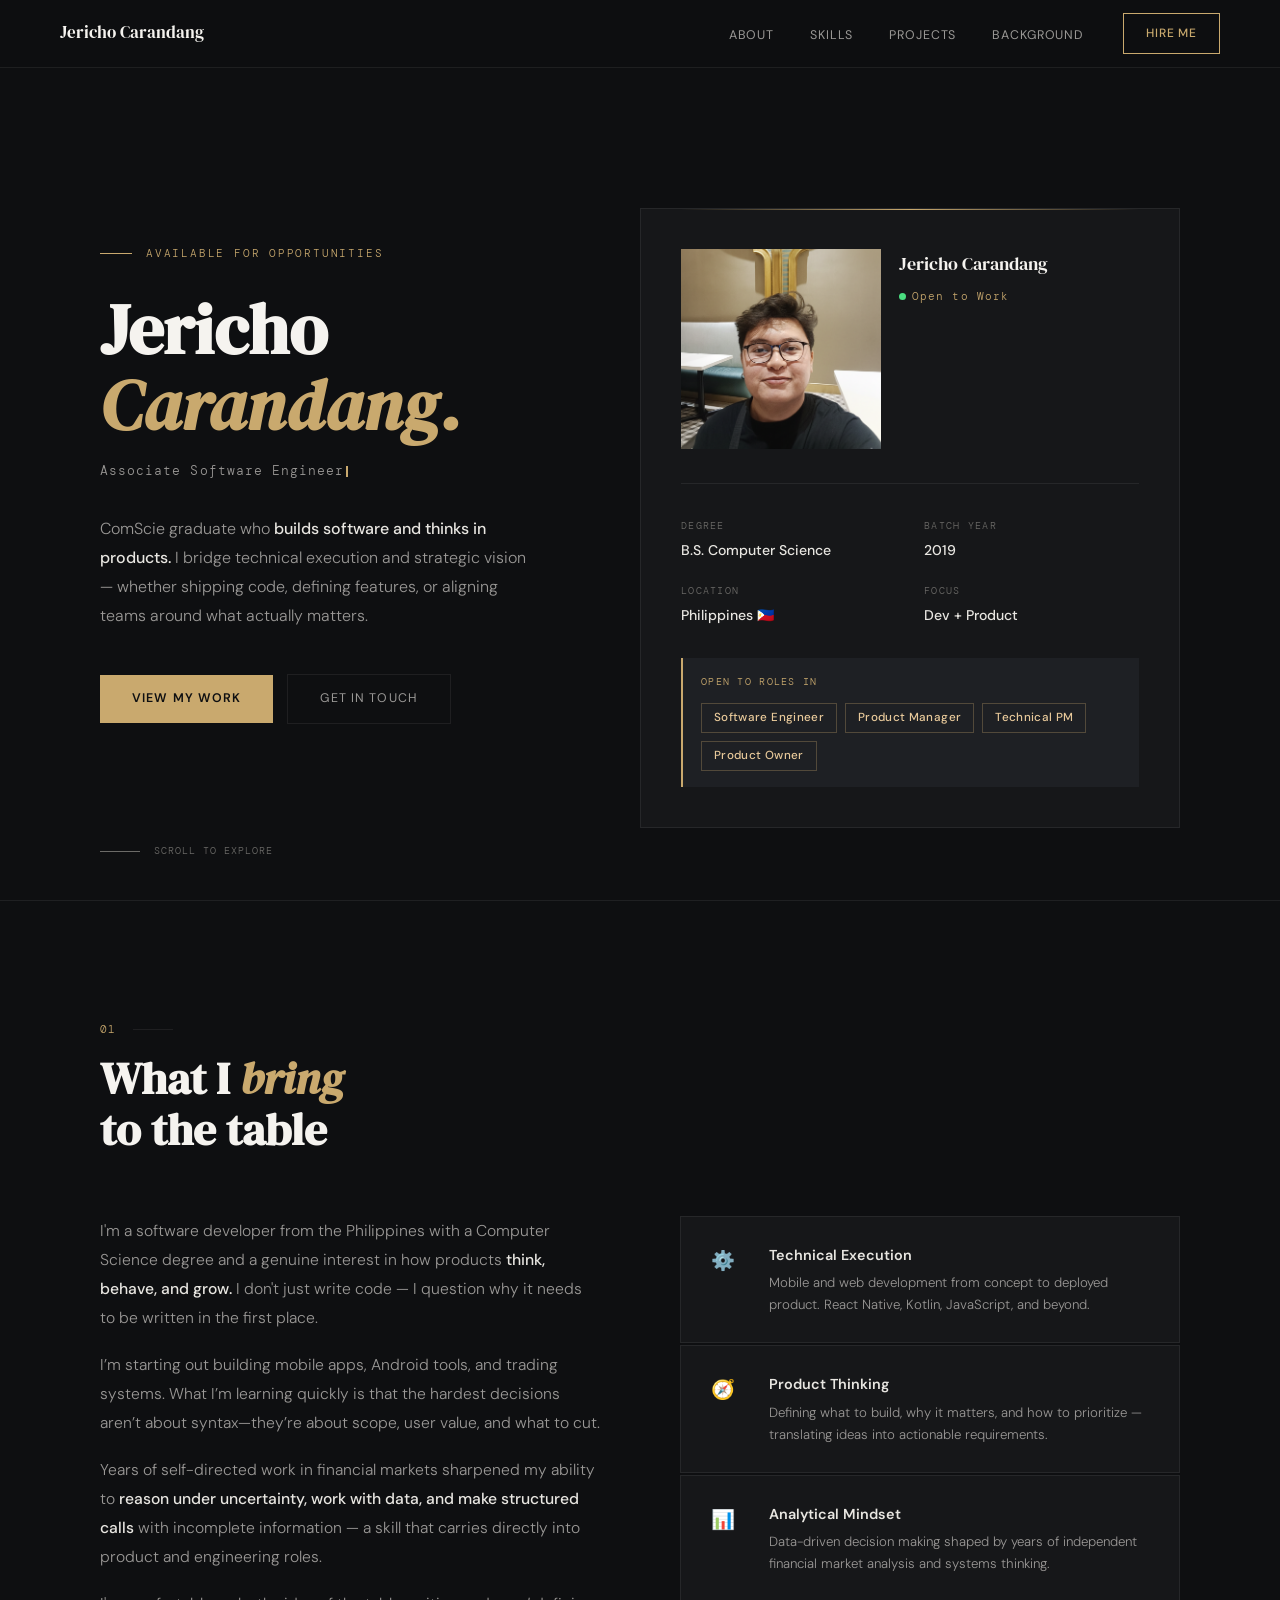
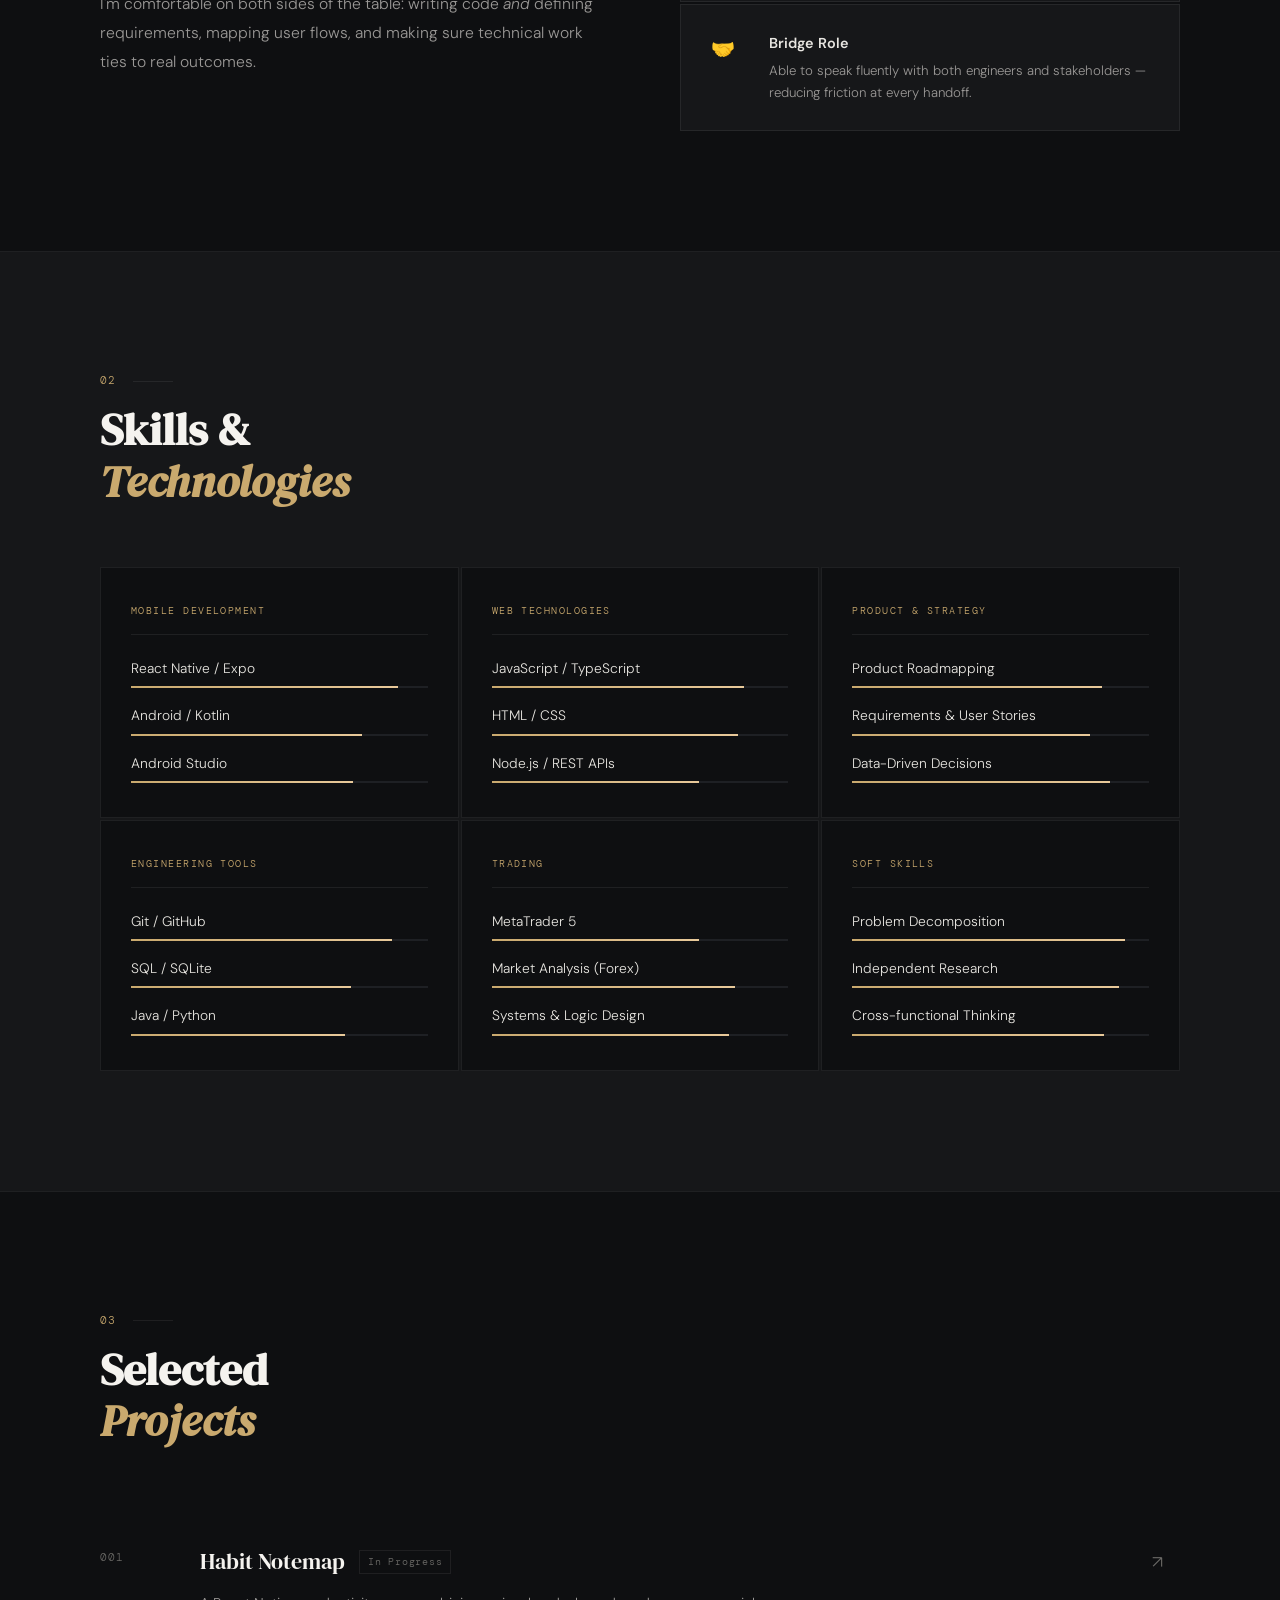
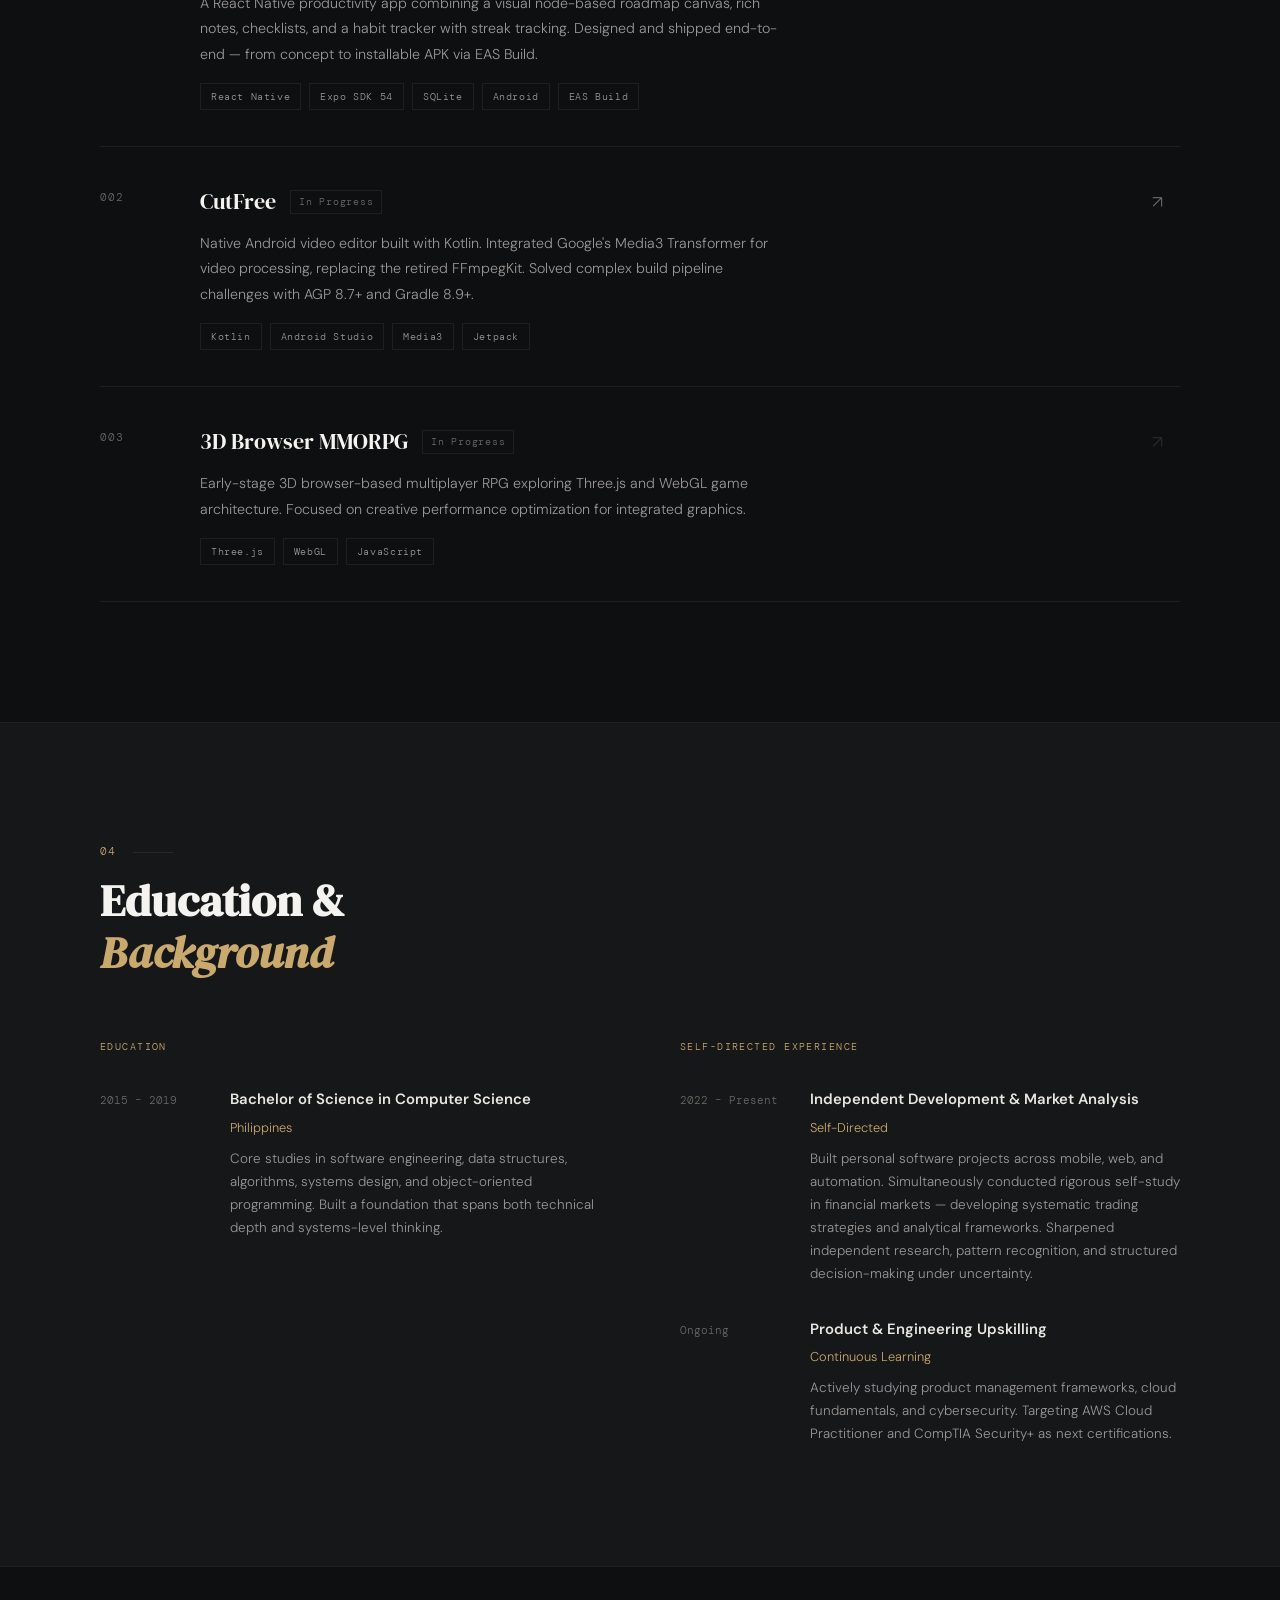
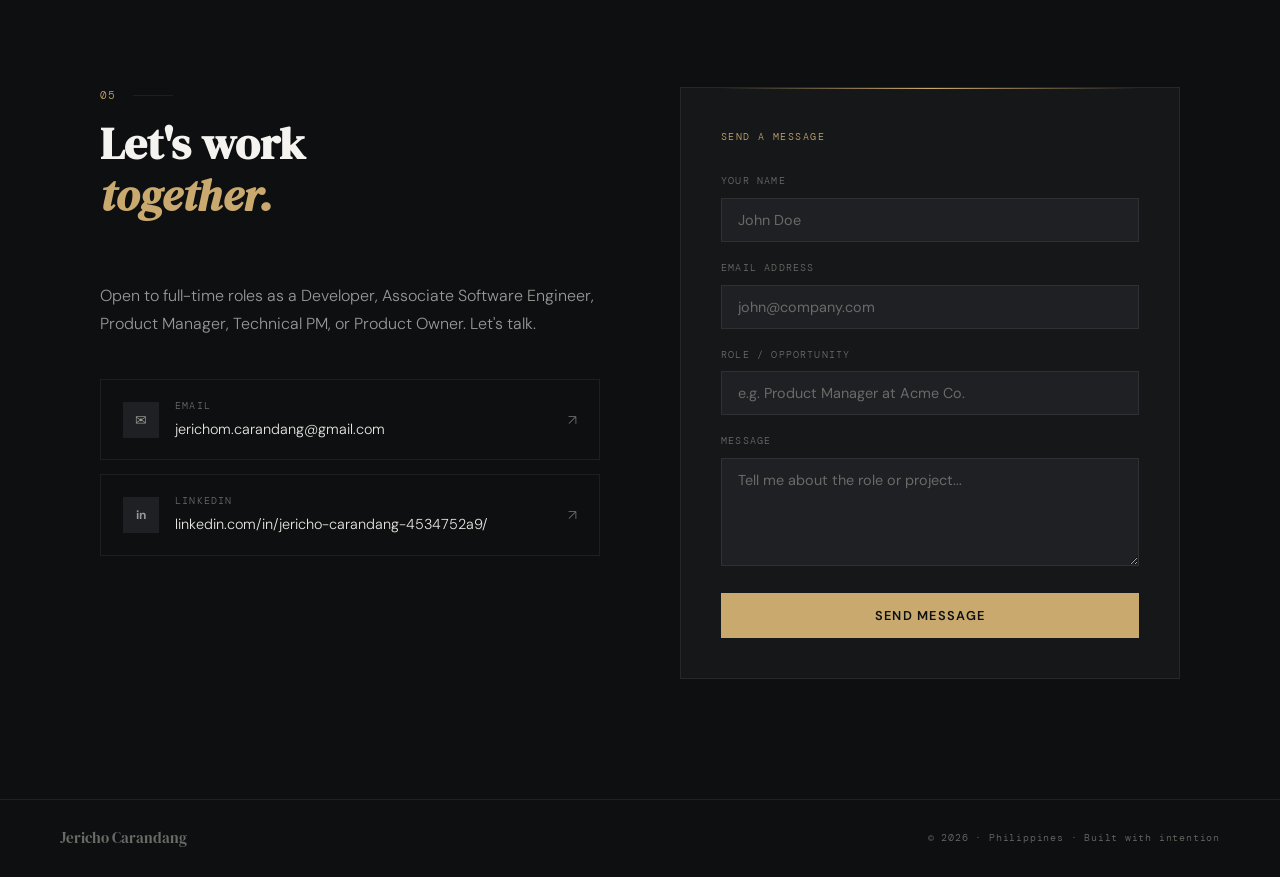
==== commit 4777973c: "Update index.html" ====
--- a/index.html
+++ b/index.html
@@ -31,6 +31,13 @@
       overflow-x: hidden;
       -webkit-font-smoothing: antialiased;
     }
+	.ppic {
+		width: 200px;
+		height: 200px;
+		object-fit: cover;
+		object-position: center top;
+		flex-shrink: 0;
+	}
 
     /* ── NAV ── */
     nav {
@@ -445,7 +452,7 @@
       </div>
       <h1 class="hero-name">Jericho<br><em>Carandang.</em></h1>
       <div class="hero-role"><span id="typed"></span><span class="cursor-blink"></span></div>
-      <p class="hero-desc">CS graduate who <strong>builds software and thinks in products.</strong> I bridge technical execution and strategic vision — whether shipping code, defining features, or aligning teams around what actually matters.</p>
+      <p class="hero-desc">ComScie graduate who <strong>builds software and thinks in products.</strong> I bridge technical execution and strategic vision — whether shipping code, defining features, or aligning teams around what actually matters.</p>
       <div class="hero-actions">
         <a href="#projects" class="btn-primary">View My Work</a>
         <a href="#contact" class="btn-outline">Get in Touch</a>
@@ -455,7 +462,7 @@
     <div class="hero-right">
       <div class="profile-panel">
         <div class="profile-top">
-          <div class="profile-initials">JC</div>
+          <img src="src/img/profile.PNG" class="ppic"></img>
           <div>
             <div class="profile-name">Jericho Carandang</div>
             <div class="profile-status" style="margin-top:7px;">
@@ -534,44 +541,44 @@
 
         <div class="skill-group reveal d1">
           <div class="sg-title">Mobile Development</div>
-          <div class="s-item"><div class="s-row"><span class="s-name">React Native / Expo</span><span class="s-pct">90%</span></div><div class="s-track"><div class="s-fill" data-w="90%"></div></div></div>
-          <div class="s-item"><div class="s-row"><span class="s-name">Android / Kotlin</span><span class="s-pct">78%</span></div><div class="s-track"><div class="s-fill" data-w="78%"></div></div></div>
-          <div class="s-item"><div class="s-row"><span class="s-name">Android Studio</span><span class="s-pct">75%</span></div><div class="s-track"><div class="s-fill" data-w="75%"></div></div></div>
+          <div class="s-item"><div class="s-row"><span class="s-name">React Native / Expo</span><span class="s-pct"></span></div><div class="s-track"><div class="s-fill" data-w="90%"></div></div></div>
+          <div class="s-item"><div class="s-row"><span class="s-name">Android / Kotlin</span><span class="s-pct"></span></div><div class="s-track"><div class="s-fill" data-w="78%"></div></div></div>
+          <div class="s-item"><div class="s-row"><span class="s-name">Android Studio</span><span class="s-pct"></span></div><div class="s-track"><div class="s-fill" data-w="75%"></div></div></div>
         </div>
 
         <div class="skill-group reveal d2">
           <div class="sg-title">Web Technologies</div>
-          <div class="s-item"><div class="s-row"><span class="s-name">JavaScript / TypeScript</span><span class="s-pct">85%</span></div><div class="s-track"><div class="s-fill" data-w="85%"></div></div></div>
-          <div class="s-item"><div class="s-row"><span class="s-name">HTML / CSS</span><span class="s-pct">83%</span></div><div class="s-track"><div class="s-fill" data-w="83%"></div></div></div>
-          <div class="s-item"><div class="s-row"><span class="s-name">Node.js / REST APIs</span><span class="s-pct">70%</span></div><div class="s-track"><div class="s-fill" data-w="70%"></div></div></div>
+          <div class="s-item"><div class="s-row"><span class="s-name">JavaScript / TypeScript</span><span class="s-pct"></span></div><div class="s-track"><div class="s-fill" data-w="85%"></div></div></div>
+          <div class="s-item"><div class="s-row"><span class="s-name">HTML / CSS</span><span class="s-pct"></span></div><div class="s-track"><div class="s-fill" data-w="83%"></div></div></div>
+          <div class="s-item"><div class="s-row"><span class="s-name">Node.js / REST APIs</span><span class="s-pct"></span></div><div class="s-track"><div class="s-fill" data-w="70%"></div></div></div>
         </div>
 
         <div class="skill-group reveal d3">
           <div class="sg-title">Product & Strategy</div>
-          <div class="s-item"><div class="s-row"><span class="s-name">Product Roadmapping</span><span class="s-pct">84%</span></div><div class="s-track"><div class="s-fill" data-w="84%"></div></div></div>
-          <div class="s-item"><div class="s-row"><span class="s-name">Requirements & User Stories</span><span class="s-pct">80%</span></div><div class="s-track"><div class="s-fill" data-w="80%"></div></div></div>
-          <div class="s-item"><div class="s-row"><span class="s-name">Data-Driven Decisions</span><span class="s-pct">87%</span></div><div class="s-track"><div class="s-fill" data-w="87%"></div></div></div>
+          <div class="s-item"><div class="s-row"><span class="s-name">Product Roadmapping</span><span class="s-pct"></span></div><div class="s-track"><div class="s-fill" data-w="84%"></div></div></div>
+          <div class="s-item"><div class="s-row"><span class="s-name">Requirements & User Stories</span><span class="s-pct"></span></div><div class="s-track"><div class="s-fill" data-w="80%"></div></div></div>
+          <div class="s-item"><div class="s-row"><span class="s-name">Data-Driven Decisions</span><span class="s-pct"></span></div><div class="s-track"><div class="s-fill" data-w="87%"></div></div></div>
         </div>
 
         <div class="skill-group reveal d1">
           <div class="sg-title">Engineering Tools</div>
-          <div class="s-item"><div class="s-row"><span class="s-name">Git / GitHub</span><span class="s-pct">88%</span></div><div class="s-track"><div class="s-fill" data-w="88%"></div></div></div>
-          <div class="s-item"><div class="s-row"><span class="s-name">SQL / SQLite</span><span class="s-pct">74%</span></div><div class="s-track"><div class="s-fill" data-w="74%"></div></div></div>
-          <div class="s-item"><div class="s-row"><span class="s-name">Java / Python</span><span class="s-pct">72%</span></div><div class="s-track"><div class="s-fill" data-w="72%"></div></div></div>
+          <div class="s-item"><div class="s-row"><span class="s-name">Git / GitHub</span><span class="s-pct"></span></div><div class="s-track"><div class="s-fill" data-w="88%"></div></div></div>
+          <div class="s-item"><div class="s-row"><span class="s-name">SQL / SQLite</span><span class="s-pct"></span></div><div class="s-track"><div class="s-fill" data-w="74%"></div></div></div>
+          <div class="s-item"><div class="s-row"><span class="s-name">Java / Python</span><span class="s-pct"></span></div><div class="s-track"><div class="s-fill" data-w="72%"></div></div></div>
         </div>
 
         <div class="skill-group reveal d2">
           <div class="sg-title">Trading</div>
-          <div class="s-item"><div class="s-row"><span class="s-name">MetaTrader 5</span><span class="s-pct">70%</span></div><div class="s-track"><div class="s-fill" data-w="70%"></div></div></div>
-          <div class="s-item"><div class="s-row"><span class="s-name">Market Analysis (Forex)</span><span class="s-pct">82%</span></div><div class="s-track"><div class="s-fill" data-w="82%"></div></div></div>
-          <div class="s-item"><div class="s-row"><span class="s-name">Systems & Logic Design</span><span class="s-pct">80%</span></div><div class="s-track"><div class="s-fill" data-w="80%"></div></div></div>
+          <div class="s-item"><div class="s-row"><span class="s-name">MetaTrader 5</span><span class="s-pct"></span></div><div class="s-track"><div class="s-fill" data-w="70%"></div></div></div>
+          <div class="s-item"><div class="s-row"><span class="s-name">Market Analysis (Forex)</span><span class="s-pct"></span></div><div class="s-track"><div class="s-fill" data-w="82%"></div></div></div>
+          <div class="s-item"><div class="s-row"><span class="s-name">Systems & Logic Design</span><span class="s-pct"></span></div><div class="s-track"><div class="s-fill" data-w="80%"></div></div></div>
         </div>
 
         <div class="skill-group reveal d3">
           <div class="sg-title">Soft Skills</div>
-          <div class="s-item"><div class="s-row"><span class="s-name">Problem Decomposition</span><span class="s-pct">92%</span></div><div class="s-track"><div class="s-fill" data-w="92%"></div></div></div>
-          <div class="s-item"><div class="s-row"><span class="s-name">Independent Research</span><span class="s-pct">90%</span></div><div class="s-track"><div class="s-fill" data-w="90%"></div></div></div>
-          <div class="s-item"><div class="s-row"><span class="s-name">Cross-functional Thinking</span><span class="s-pct">85%</span></div><div class="s-track"><div class="s-fill" data-w="85%"></div></div></div>
+          <div class="s-item"><div class="s-row"><span class="s-name">Problem Decomposition</span><span class="s-pct"></span></div><div class="s-track"><div class="s-fill" data-w="92%"></div></div></div>
+          <div class="s-item"><div class="s-row"><span class="s-name">Independent Research</span><span class="s-pct"></span></div><div class="s-track"><div class="s-fill" data-w="90%"></div></div></div>
+          <div class="s-item"><div class="s-row"><span class="s-name">Cross-functional Thinking</span><span class="s-pct"></span></div><div class="s-track"><div class="s-fill" data-w="85%"></div></div></div>
         </div>
 
       </div>
@@ -606,14 +613,8 @@
         <div class="proj-arrow">↗</div>
       </div>
 
-      <div class="project-item reveal d2">
+      <div class="project-item reveal d3">
         <div class="proj-num">003</div>
-
-        <div class="proj-arrow">↗</div>
-      </div>
-
-      <div class="project-item reveal d3">
-        <div class="proj-num">004</div>
         <div>
           <div class="proj-title">3D Browser MMORPG <span class="proj-wip">In Progress</span></div>
           <p class="proj-desc">Early-stage 3D browser-based multiplayer RPG exploring Three.js and WebGL game architecture. Focused on creative performance optimization for integrated graphics.</p>
@@ -649,7 +650,7 @@
           <div class="bg-sec-label">Self-Directed Experience</div>
           <div class="tl">
             <div class="tl-item">
-              <div class="tl-year">2019 – Present</div>
+              <div class="tl-year">2022 – Present</div>
               <div>
                 <div class="tl-title">Independent Development & Market Analysis</div>
                 <div class="tl-sub">Self-Directed</div>
@@ -681,20 +682,20 @@
           <h2 class="sec-title reveal d1">Let's work<br><em>together.</em></h2>
           <p class="contact-sub reveal d2">Open to full-time roles as a Developer, Associate Software Engineer, Product Manager, Technical PM, or Product Owner. Let's talk.</p>
           <div class="c-links reveal d3">
-            <a href="mailto:hello@jericho.dev" class="c-link">
-              <!--<div class="c-icon">✉</div>
+            <a href="mailto:jerichom.carandang@gmail.com" class="c-link">
+              <div class="c-icon">✉</div>
               <div><div class="c-label">Email</div><div class="c-val">jerichom.carandang@gmail.com</div></div>
-              <div class="c-arrow">↗</div>-->
+              <div class="c-arrow">↗</div>
             </a>
             <a href="https://linkedin.com/in/" class="c-link" target="_blank">
               <div class="c-icon" style="font-size:.75rem;font-weight:700;">in</div>
               <div><div class="c-label">LinkedIn</div><div class="c-val">linkedin.com/in/jericho-carandang-4534752a9/</div></div>
               <div class="c-arrow">↗</div>
             </a>
-            <a href="https://github.com/" class="c-link" target="_blank">
+            <!--<a href="https://github.com/" class="c-link" target="_blank">
               <div class="c-icon">⌥</div>
               <div><div class="c-label">GitHub</div><div class="c-val">github.com/jericho</div></div>
-              <div class="c-arrow">↗</div>
+              <div class="c-arrow">↗</div>-->
             </a>
           </div>
         </div>
@@ -753,4 +754,4 @@
     });
   </script>
 </body>
-</html>
+</html>
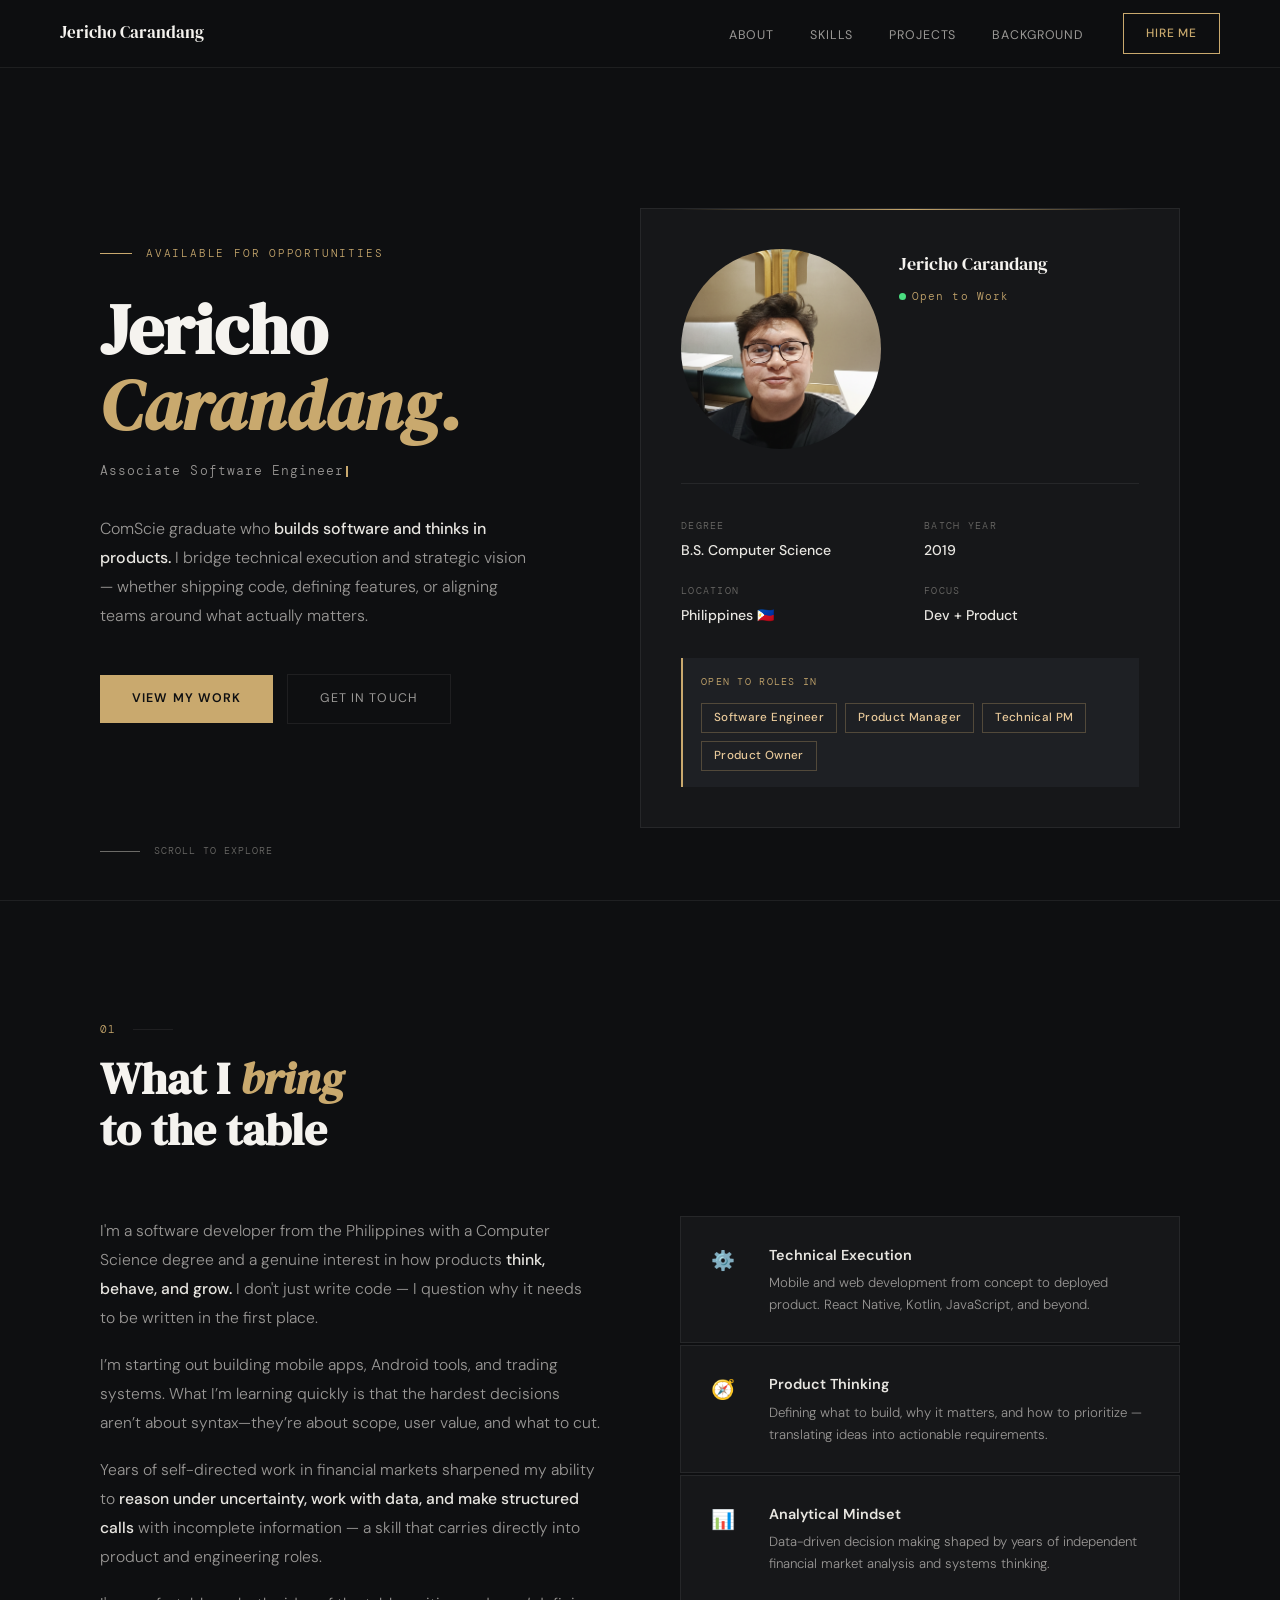
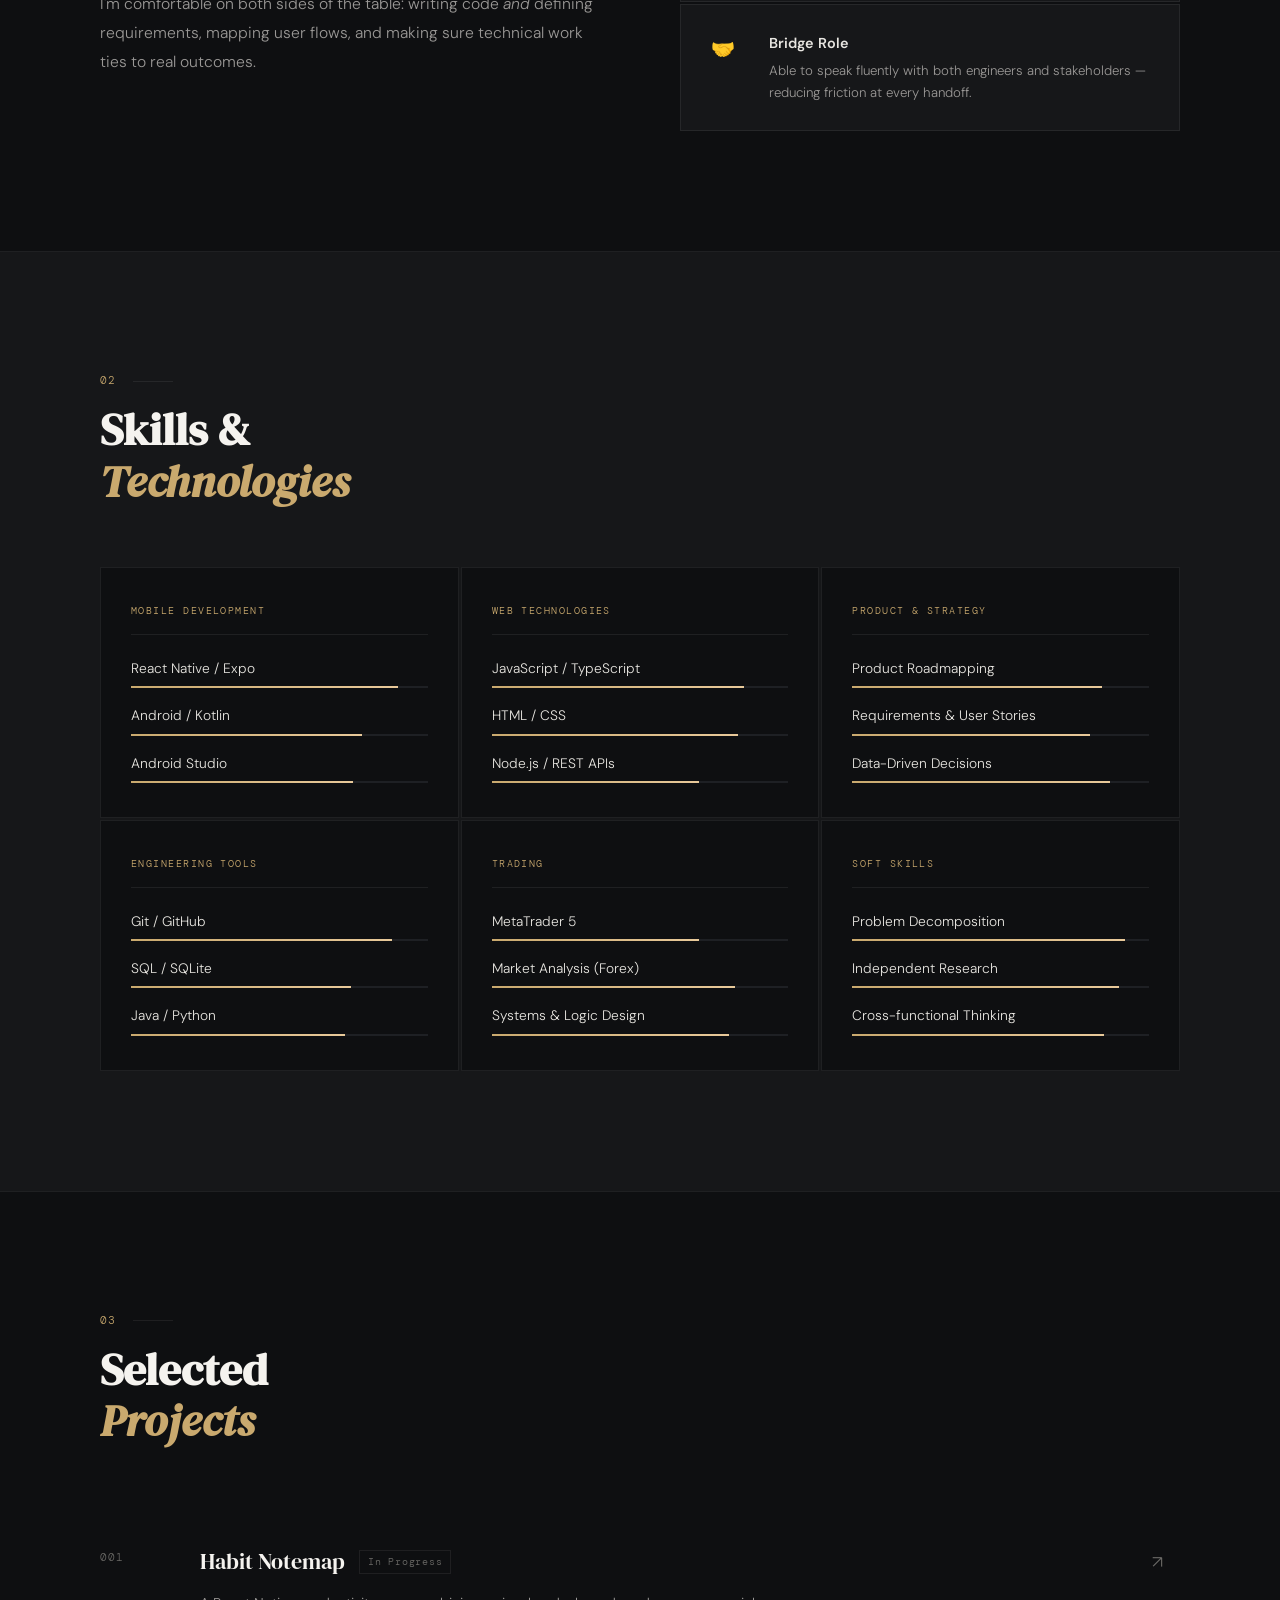
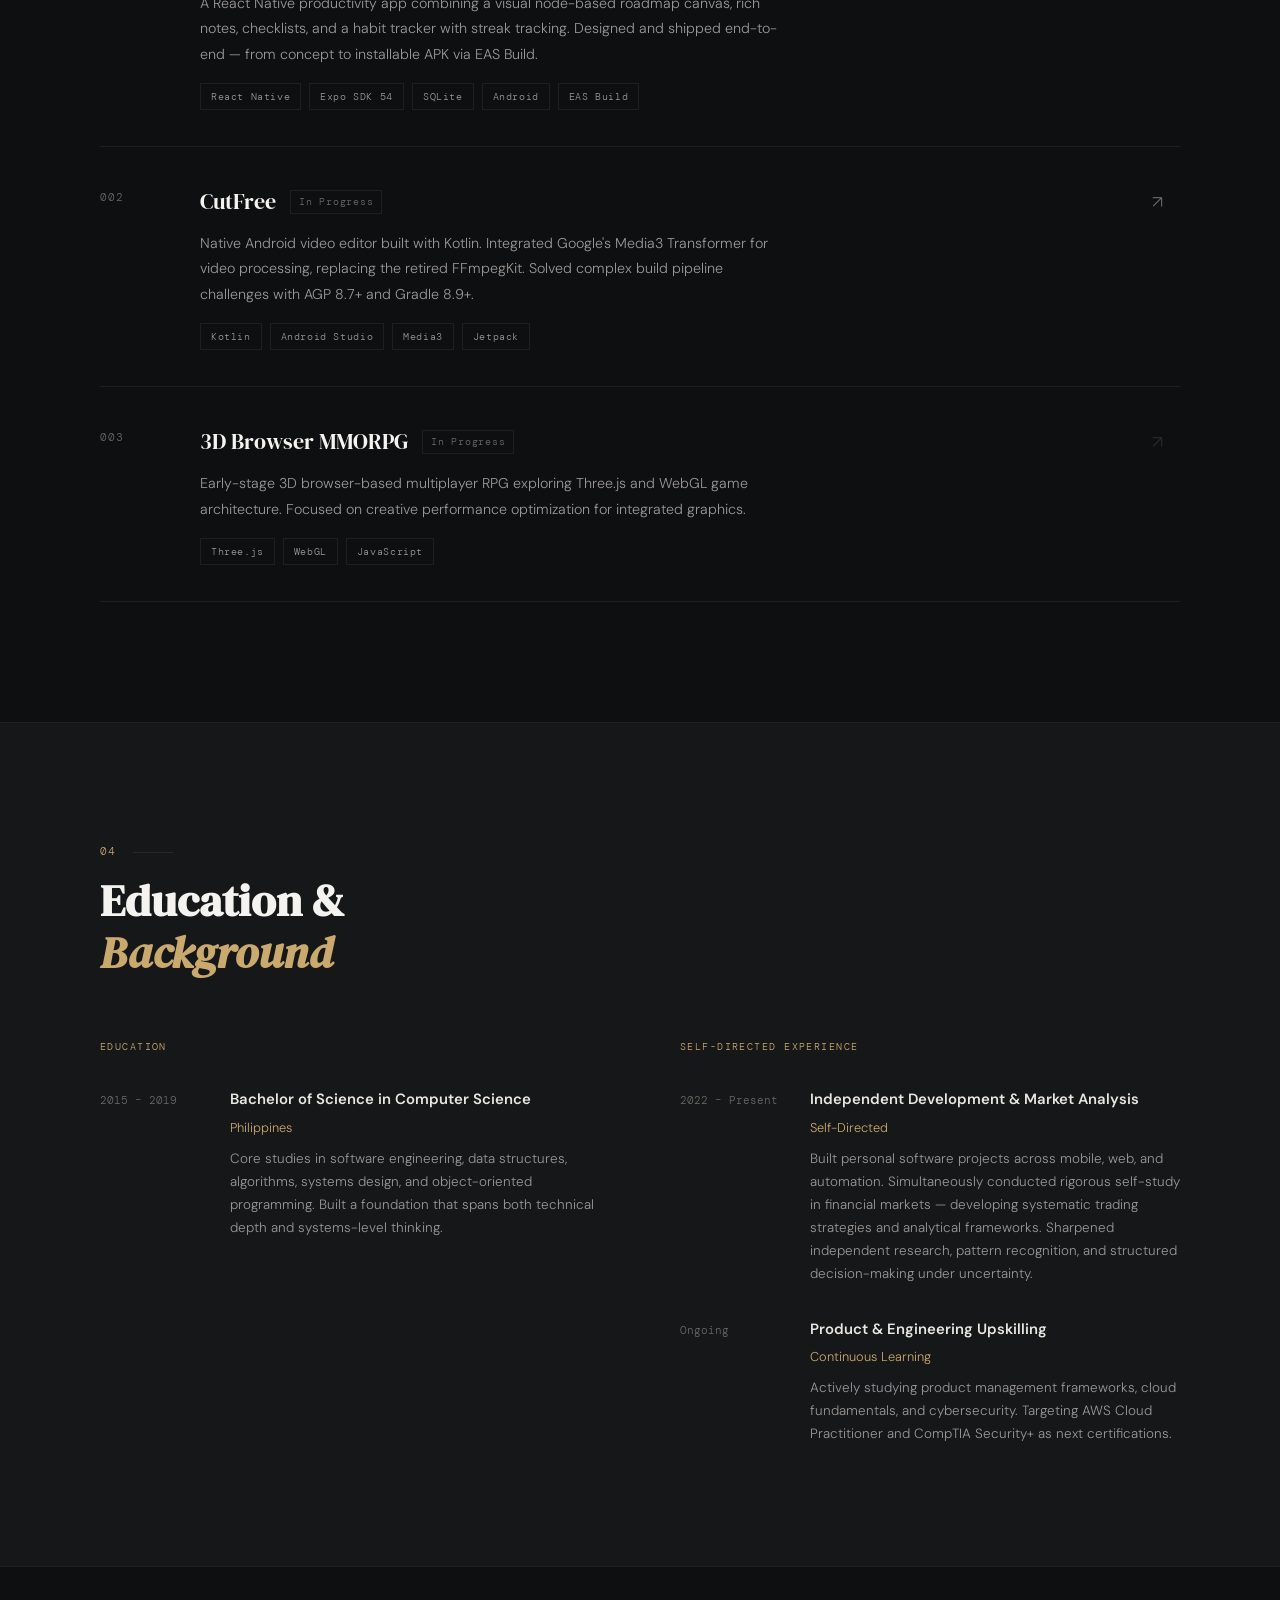
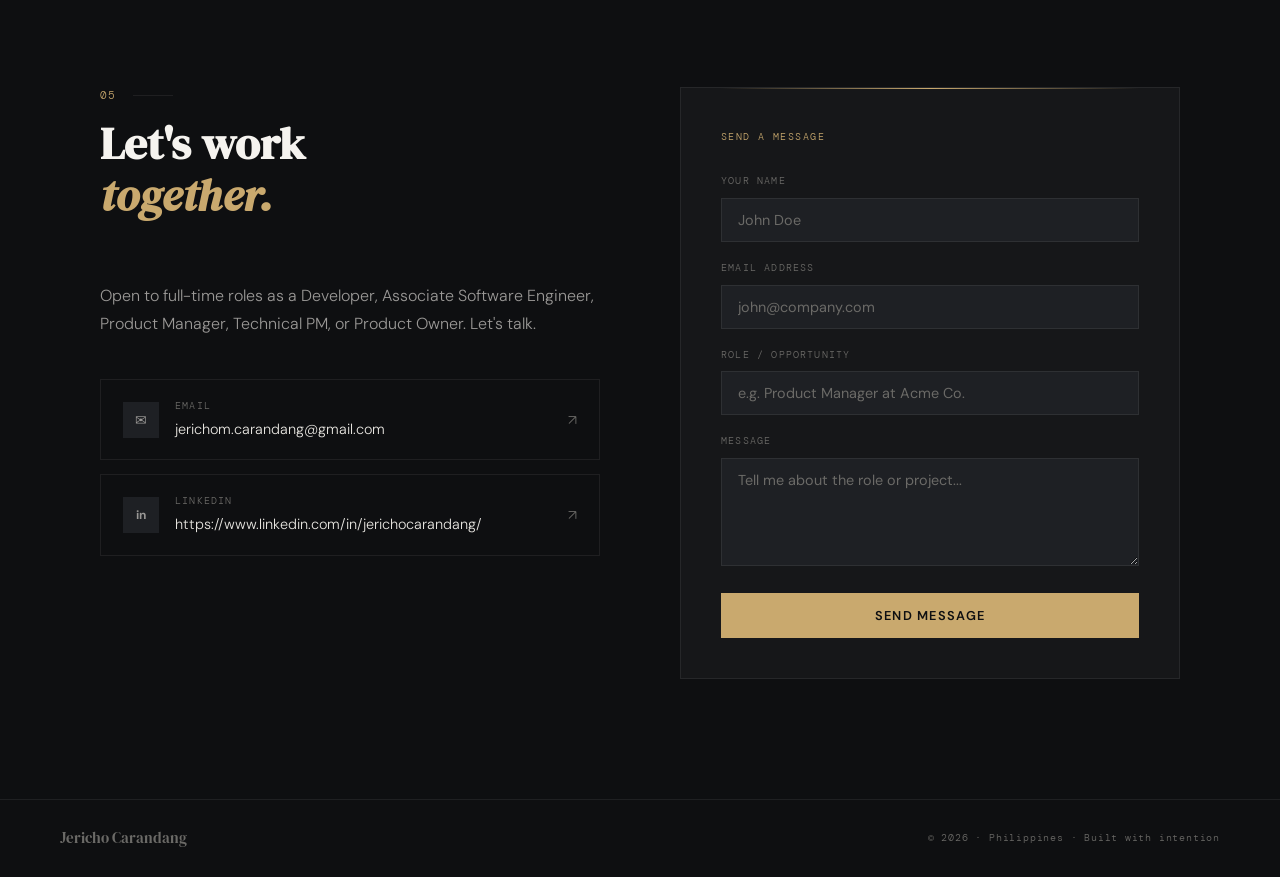
==== commit 853ed9c4: "Update index.html" ====
--- a/index.html
+++ b/index.html
@@ -37,6 +37,7 @@
 		object-fit: cover;
 		object-position: center top;
 		flex-shrink: 0;
+		border-radius: 50%;
 	}
 
     /* ── NAV ── */
@@ -687,9 +688,9 @@
               <div><div class="c-label">Email</div><div class="c-val">jerichom.carandang@gmail.com</div></div>
               <div class="c-arrow">↗</div>
             </a>
-            <a href="https://linkedin.com/in/" class="c-link" target="_blank">
+            <a href="https://www.linkedin.com/in/jerichocarandang/" class="c-link" target="_blank">
               <div class="c-icon" style="font-size:.75rem;font-weight:700;">in</div>
-              <div><div class="c-label">LinkedIn</div><div class="c-val">linkedin.com/in/jericho-carandang-4534752a9/</div></div>
+              <div><div class="c-label">LinkedIn</div><div class="c-val">https://www.linkedin.com/in/jerichocarandang/</div></div>
               <div class="c-arrow">↗</div>
             </a>
             <!--<a href="https://github.com/" class="c-link" target="_blank">
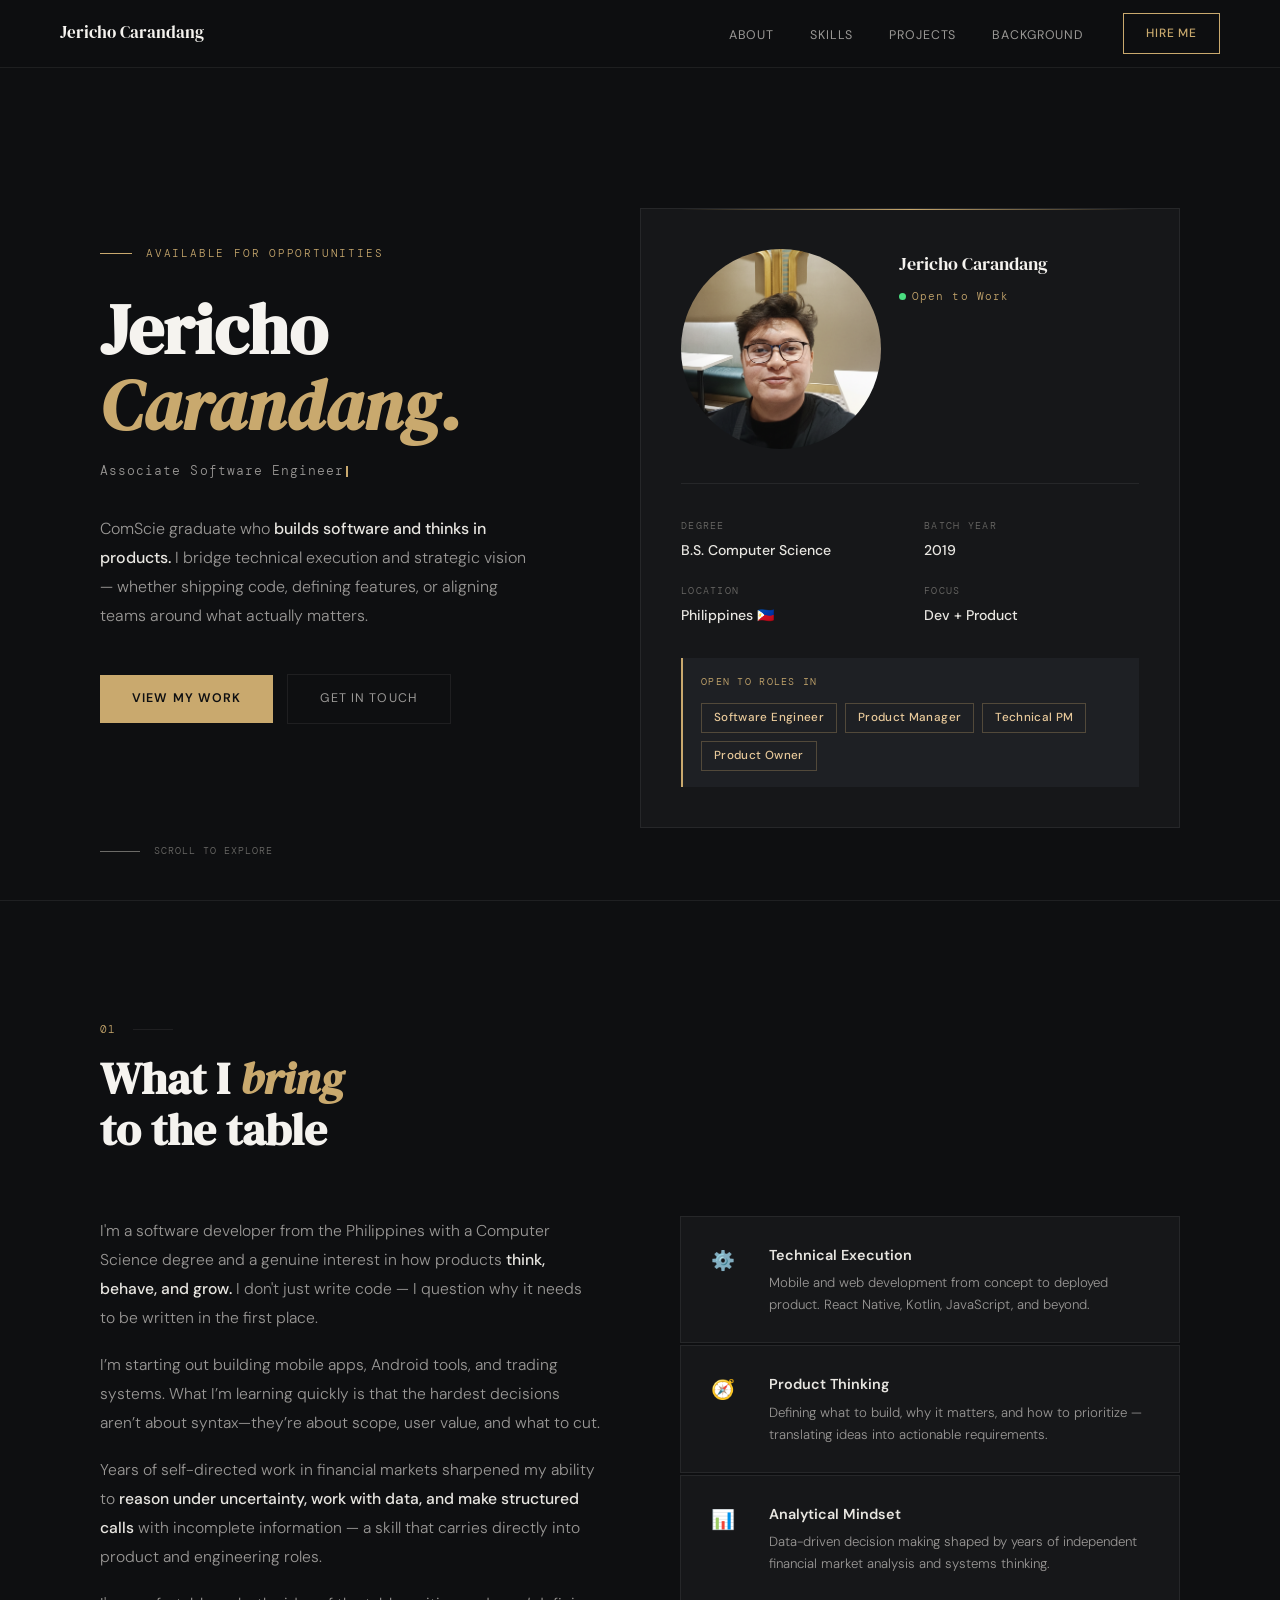
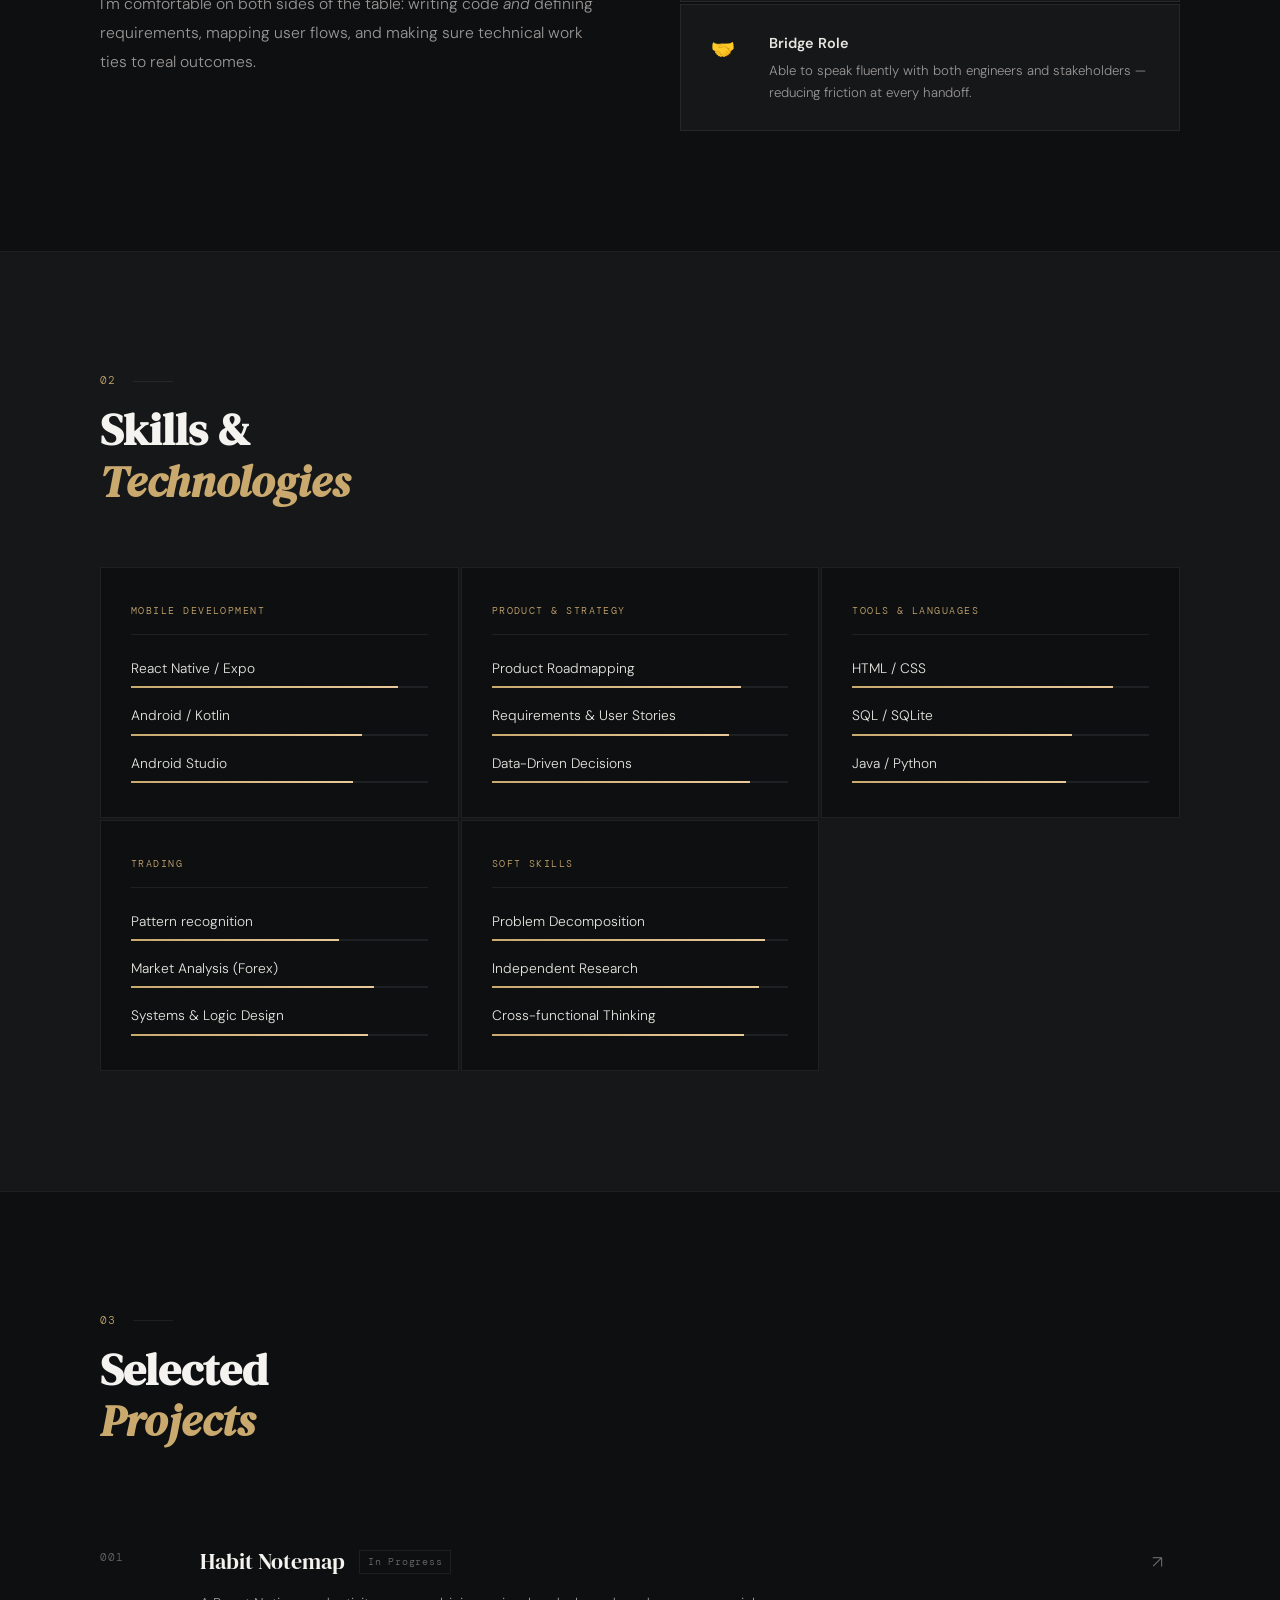
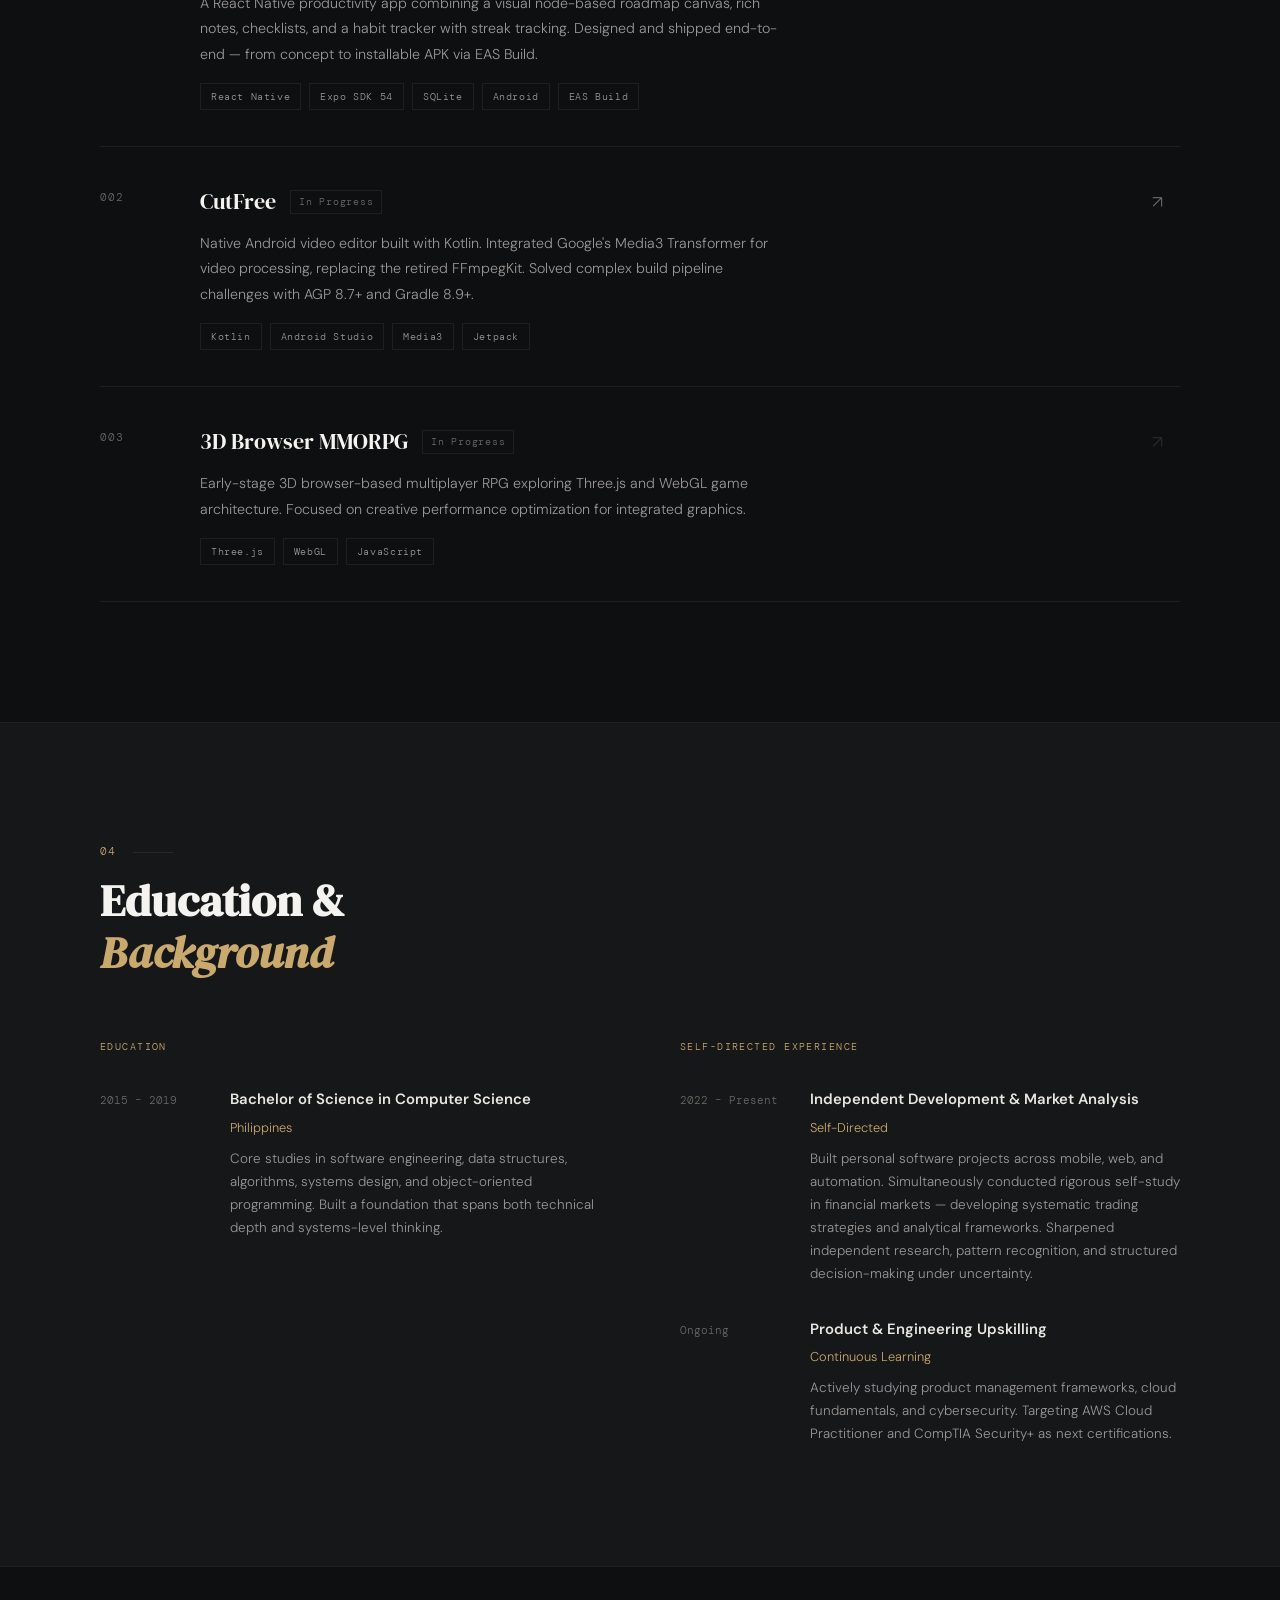
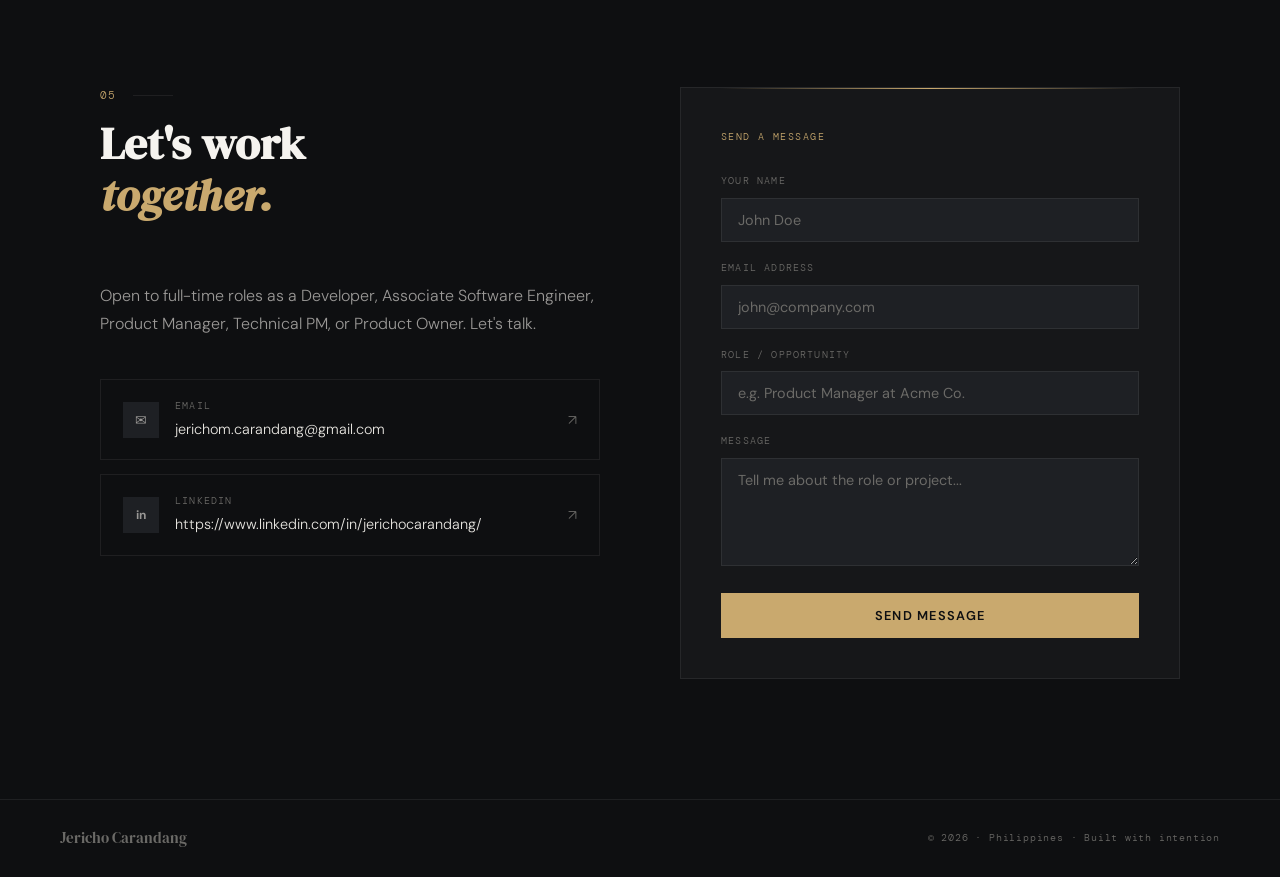
==== commit 17e7b70b: "Update index.html" ====
--- a/index.html
+++ b/index.html
@@ -546,14 +546,6 @@
           <div class="s-item"><div class="s-row"><span class="s-name">Android / Kotlin</span><span class="s-pct"></span></div><div class="s-track"><div class="s-fill" data-w="78%"></div></div></div>
           <div class="s-item"><div class="s-row"><span class="s-name">Android Studio</span><span class="s-pct"></span></div><div class="s-track"><div class="s-fill" data-w="75%"></div></div></div>
         </div>
-
-        <div class="skill-group reveal d2">
-          <div class="sg-title">Web Technologies</div>
-          <div class="s-item"><div class="s-row"><span class="s-name">JavaScript / TypeScript</span><span class="s-pct"></span></div><div class="s-track"><div class="s-fill" data-w="85%"></div></div></div>
-          <div class="s-item"><div class="s-row"><span class="s-name">HTML / CSS</span><span class="s-pct"></span></div><div class="s-track"><div class="s-fill" data-w="83%"></div></div></div>
-          <div class="s-item"><div class="s-row"><span class="s-name">Node.js / REST APIs</span><span class="s-pct"></span></div><div class="s-track"><div class="s-fill" data-w="70%"></div></div></div>
-        </div>
-
         <div class="skill-group reveal d3">
           <div class="sg-title">Product & Strategy</div>
           <div class="s-item"><div class="s-row"><span class="s-name">Product Roadmapping</span><span class="s-pct"></span></div><div class="s-track"><div class="s-fill" data-w="84%"></div></div></div>
@@ -562,15 +554,15 @@
         </div>
 
         <div class="skill-group reveal d1">
-          <div class="sg-title">Engineering Tools</div>
-          <div class="s-item"><div class="s-row"><span class="s-name">Git / GitHub</span><span class="s-pct"></span></div><div class="s-track"><div class="s-fill" data-w="88%"></div></div></div>
+          <div class="sg-title">Tools & Languages</div>
+          <div class="s-item"><div class="s-row"><span class="s-name">HTML / CSS</span><span class="s-pct"></span></div><div class="s-track"><div class="s-fill" data-w="88%"></div></div></div>
           <div class="s-item"><div class="s-row"><span class="s-name">SQL / SQLite</span><span class="s-pct"></span></div><div class="s-track"><div class="s-fill" data-w="74%"></div></div></div>
           <div class="s-item"><div class="s-row"><span class="s-name">Java / Python</span><span class="s-pct"></span></div><div class="s-track"><div class="s-fill" data-w="72%"></div></div></div>
         </div>
 
         <div class="skill-group reveal d2">
           <div class="sg-title">Trading</div>
-          <div class="s-item"><div class="s-row"><span class="s-name">MetaTrader 5</span><span class="s-pct"></span></div><div class="s-track"><div class="s-fill" data-w="70%"></div></div></div>
+          <div class="s-item"><div class="s-row"><span class="s-name">Pattern recognition</span><span class="s-pct"></span></div><div class="s-track"><div class="s-fill" data-w="70%"></div></div></div>
           <div class="s-item"><div class="s-row"><span class="s-name">Market Analysis (Forex)</span><span class="s-pct"></span></div><div class="s-track"><div class="s-fill" data-w="82%"></div></div></div>
           <div class="s-item"><div class="s-row"><span class="s-name">Systems & Logic Design</span><span class="s-pct"></span></div><div class="s-track"><div class="s-fill" data-w="80%"></div></div></div>
         </div>
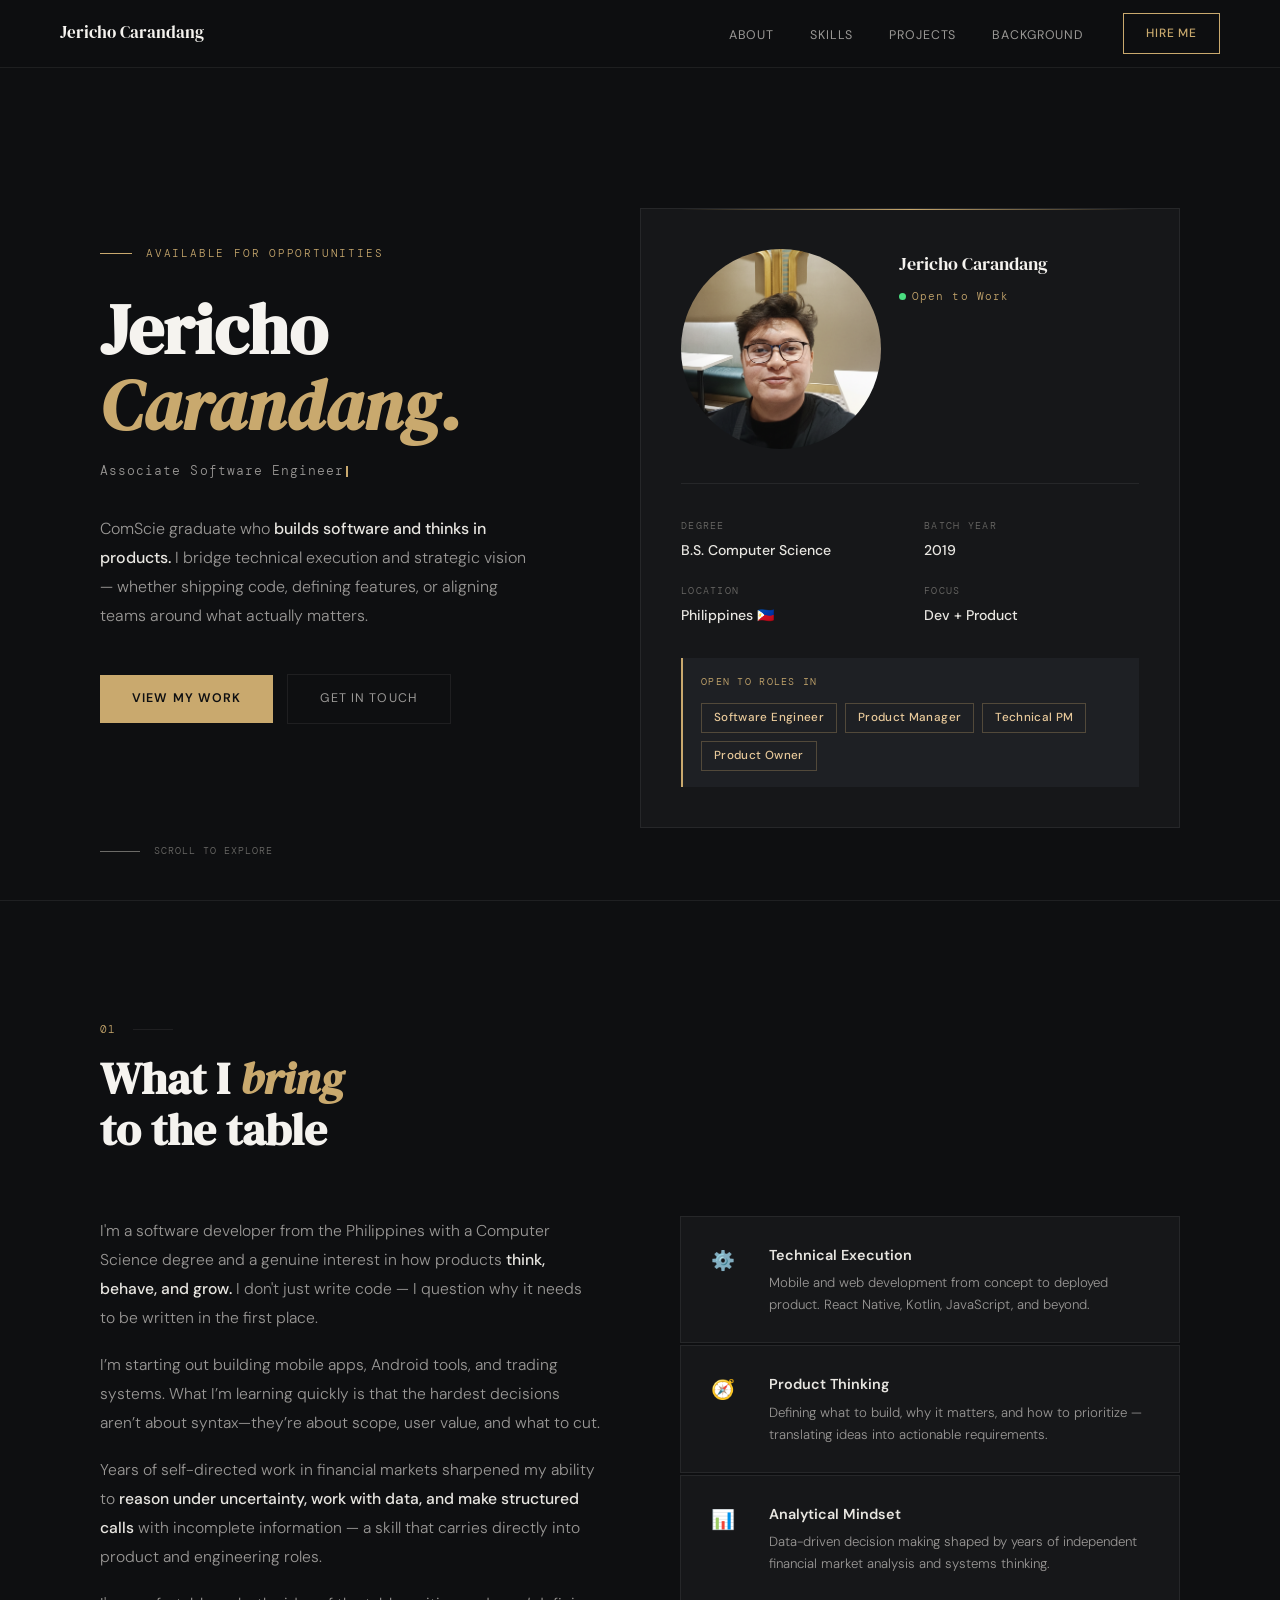
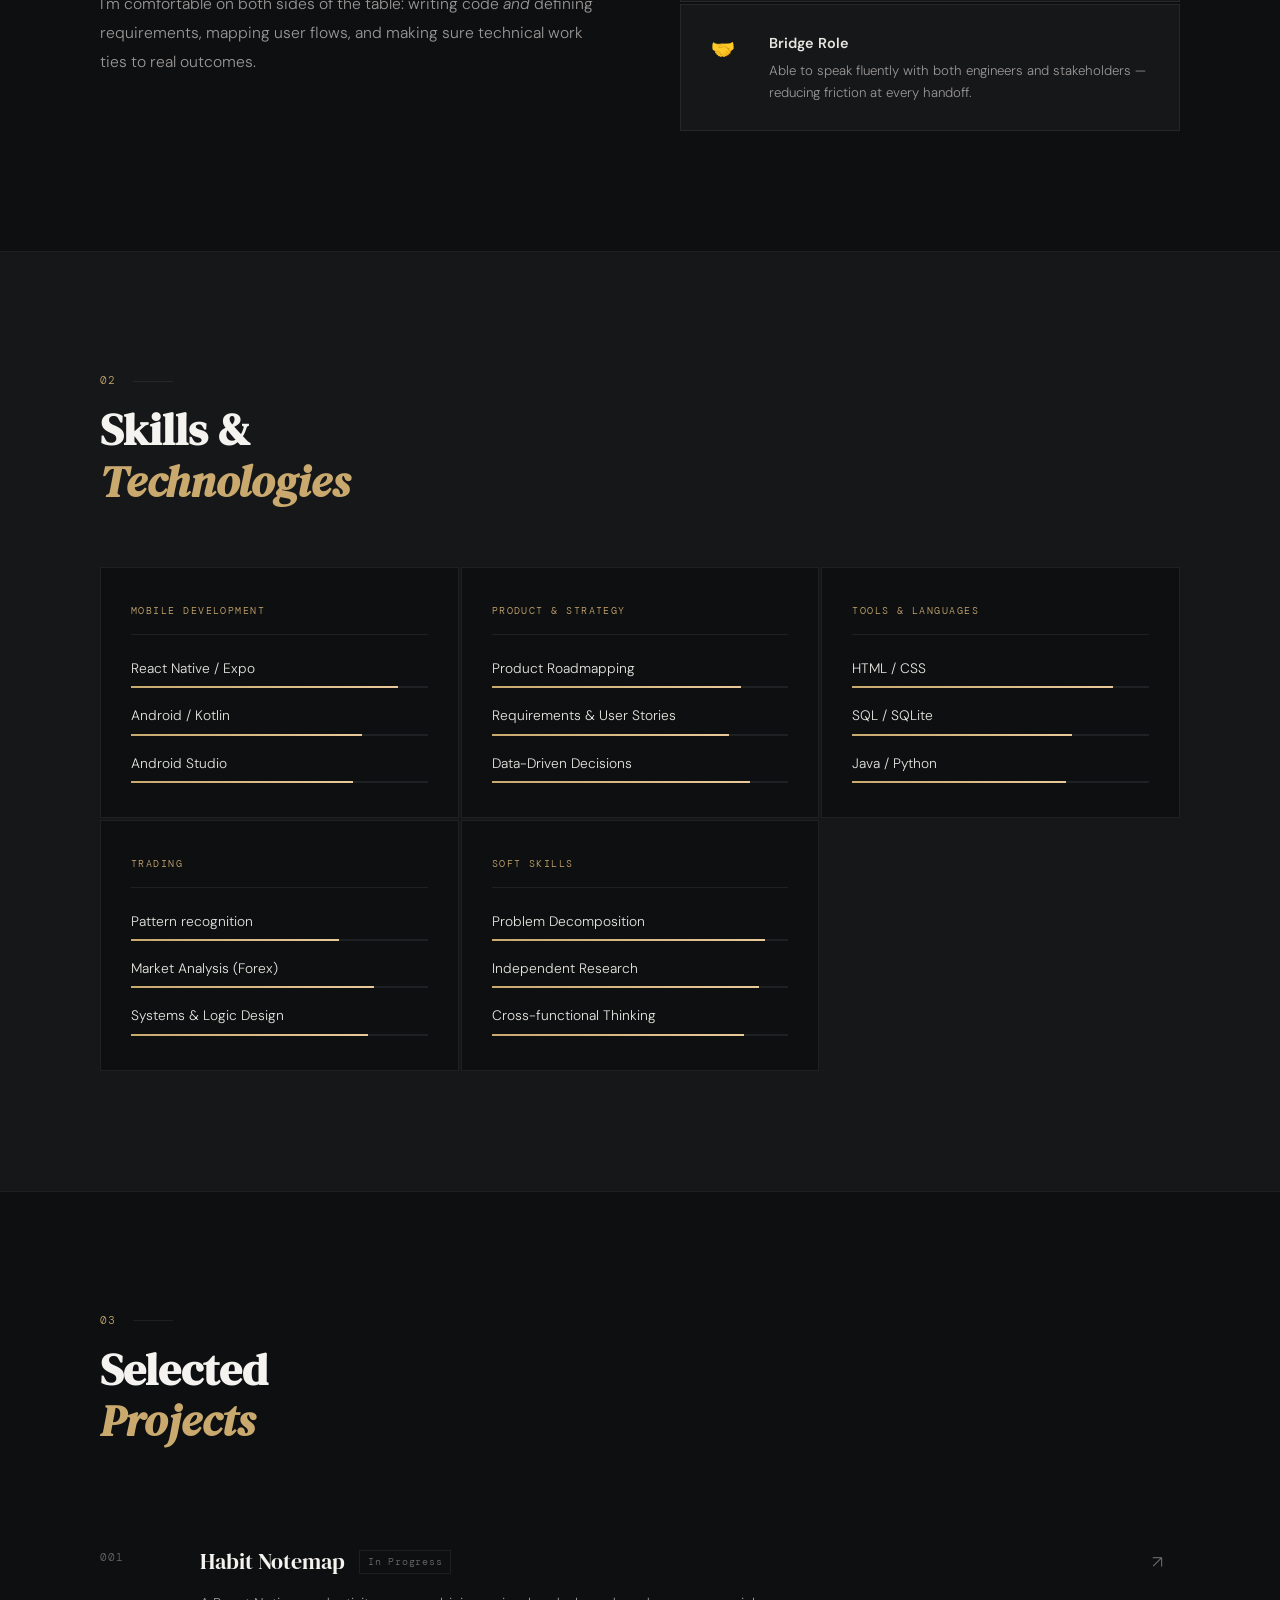
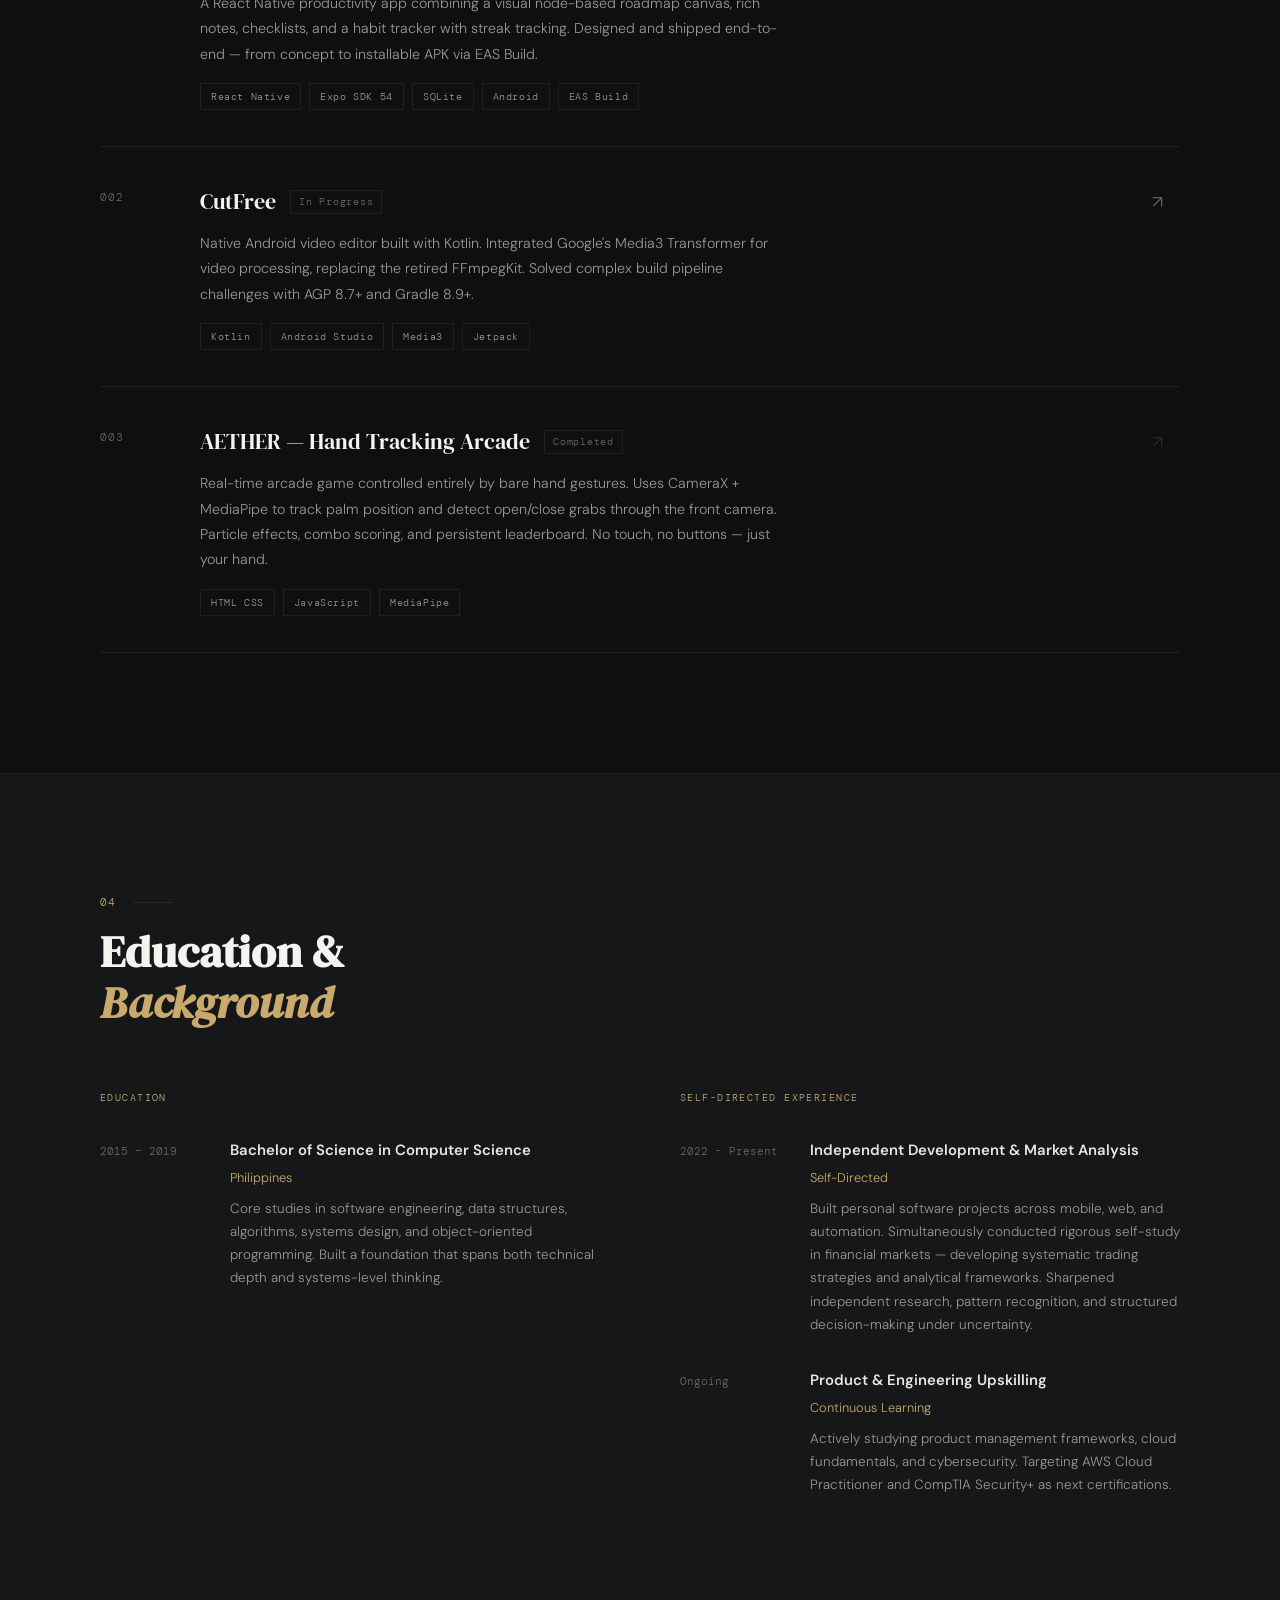
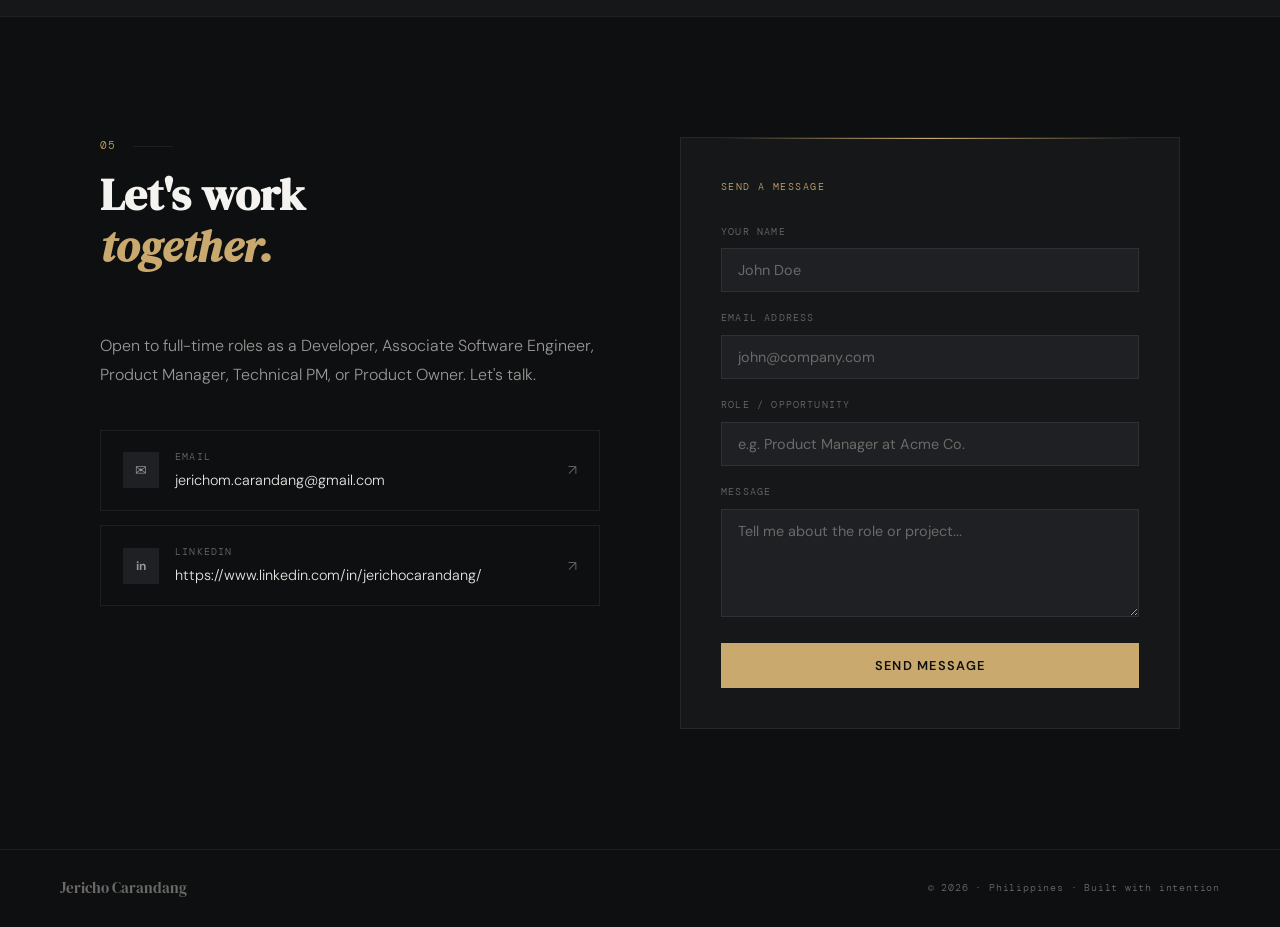
==== commit 1d4799cb: "Update index.html" ====
--- a/index.html
+++ b/index.html
@@ -609,9 +609,9 @@
       <div class="project-item reveal d3">
         <div class="proj-num">003</div>
         <div>
-          <div class="proj-title">3D Browser MMORPG <span class="proj-wip">In Progress</span></div>
-          <p class="proj-desc">Early-stage 3D browser-based multiplayer RPG exploring Three.js and WebGL game architecture. Focused on creative performance optimization for integrated graphics.</p>
-          <div class="proj-tags"><span class="proj-tag">Three.js</span><span class="proj-tag">WebGL</span><span class="proj-tag">JavaScript</span></div>
+          <div class="proj-title">AETHER — Hand Tracking Arcade<span class="proj-wip">Completed</span></div>
+          <p class="proj-desc">Real-time arcade game controlled entirely by bare hand gestures. Uses CameraX + MediaPipe to track palm position and detect open/close grabs through the front camera. Particle effects, combo scoring, and persistent leaderboard. No touch, no buttons — just your hand.</p>
+          <div class="proj-tags"><span class="proj-tag">HTML CSS</span><span class="proj-tag">JavaScript</span> <span class="proj-tag">MediaPipe</span></div>
         </div>
         <div class="proj-arrow" style="opacity:.3;">↗</div>
       </div>
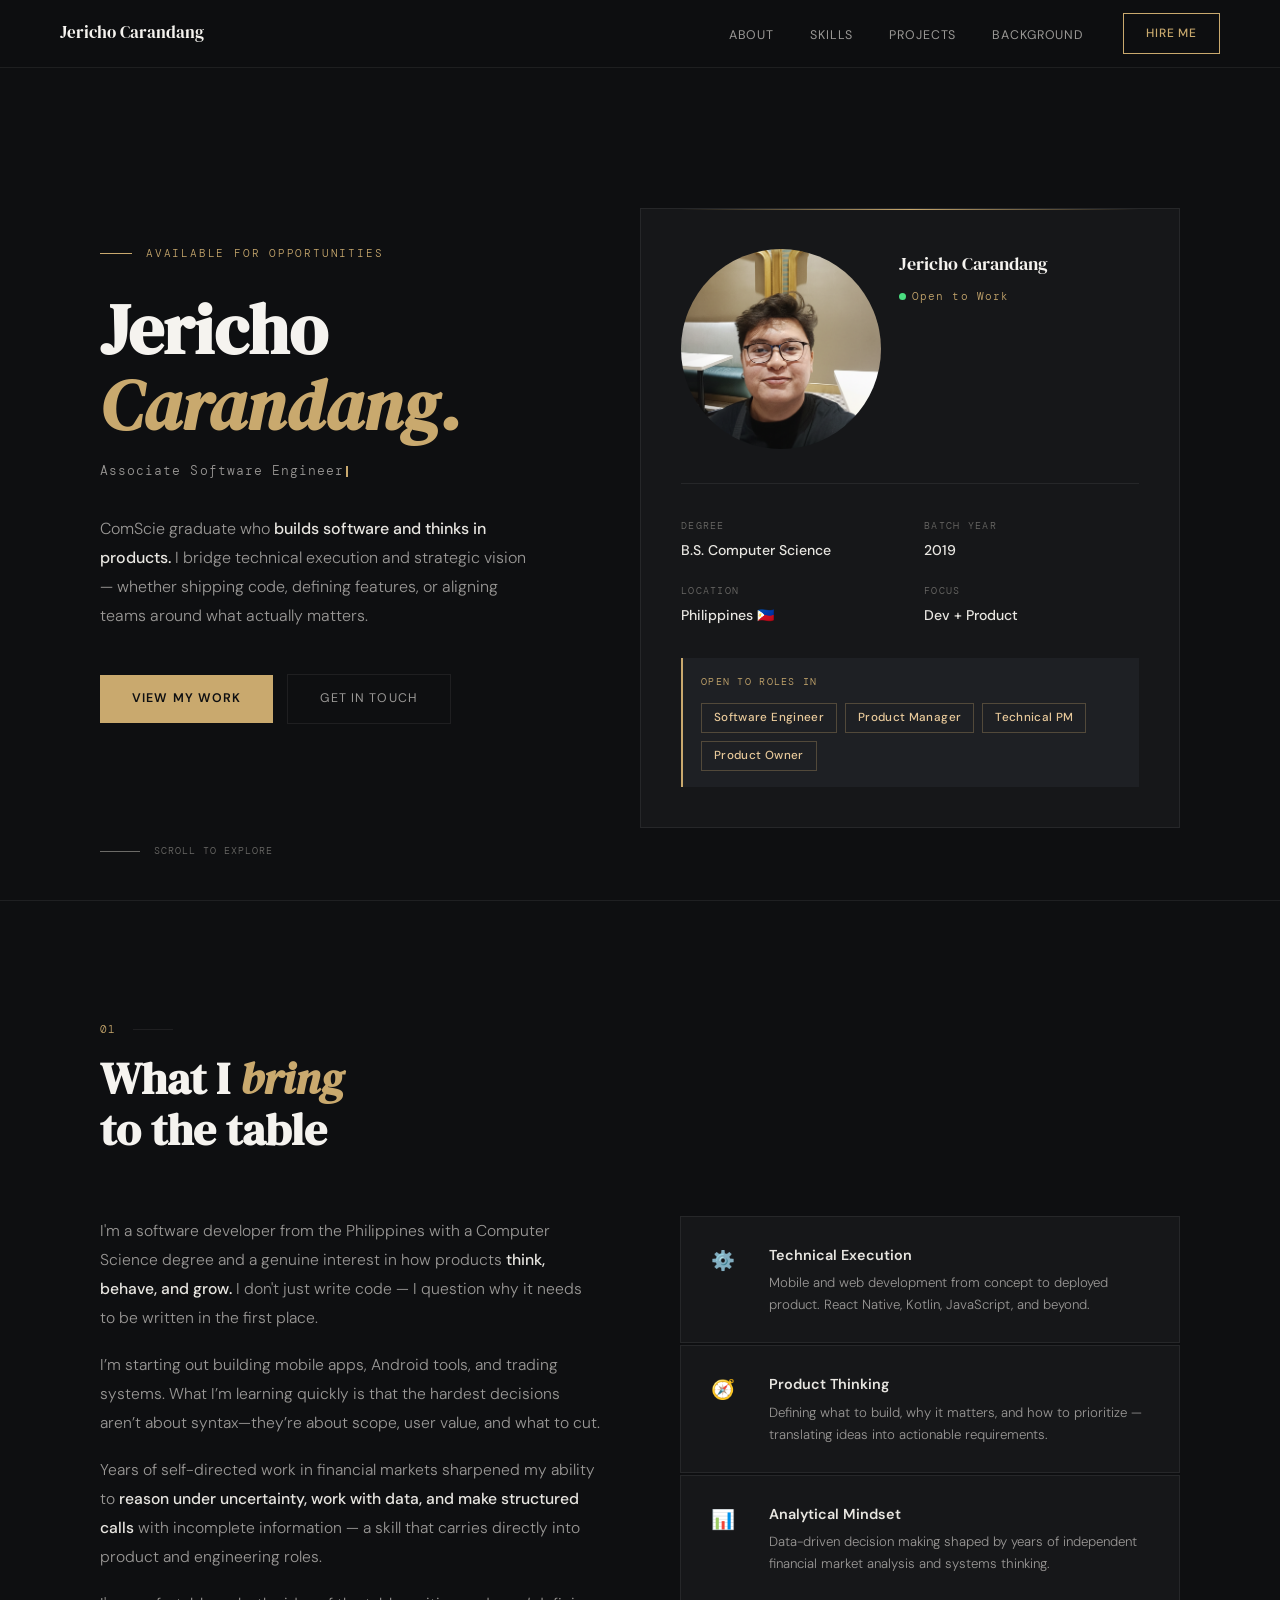
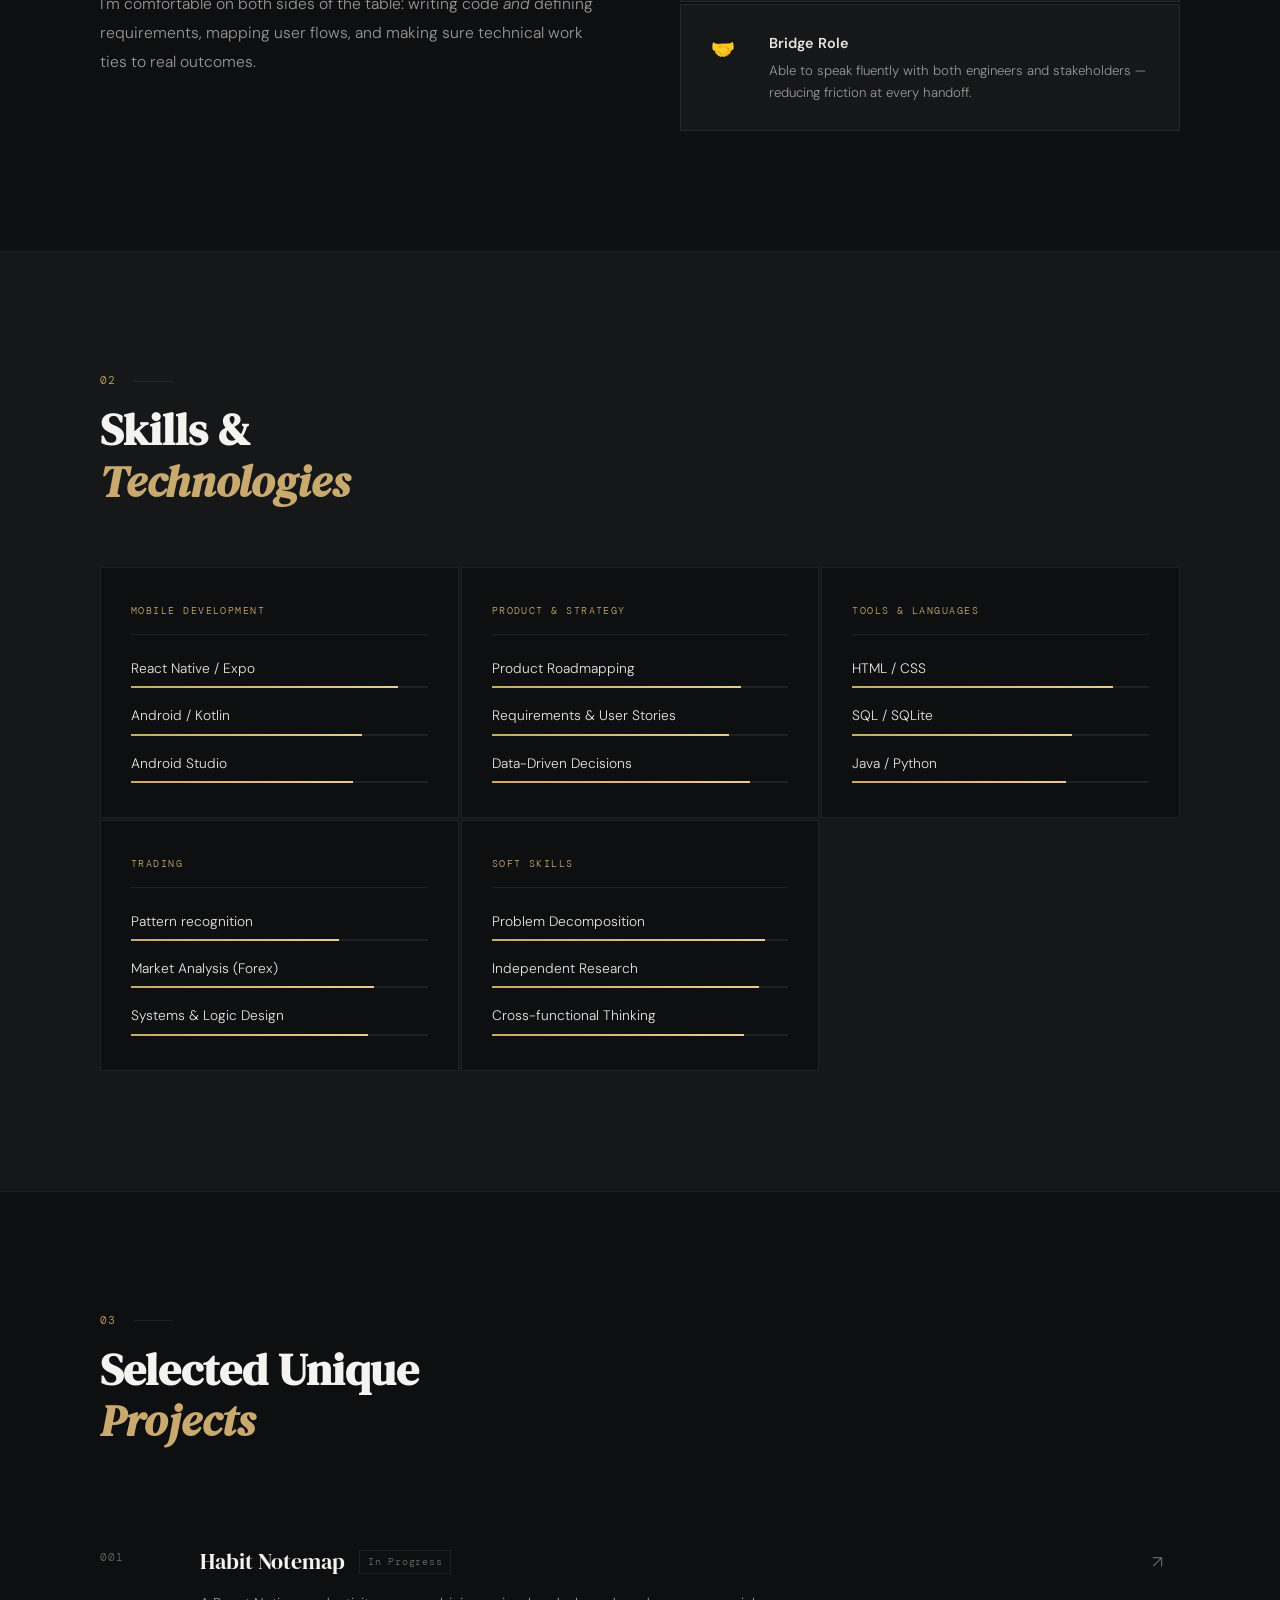
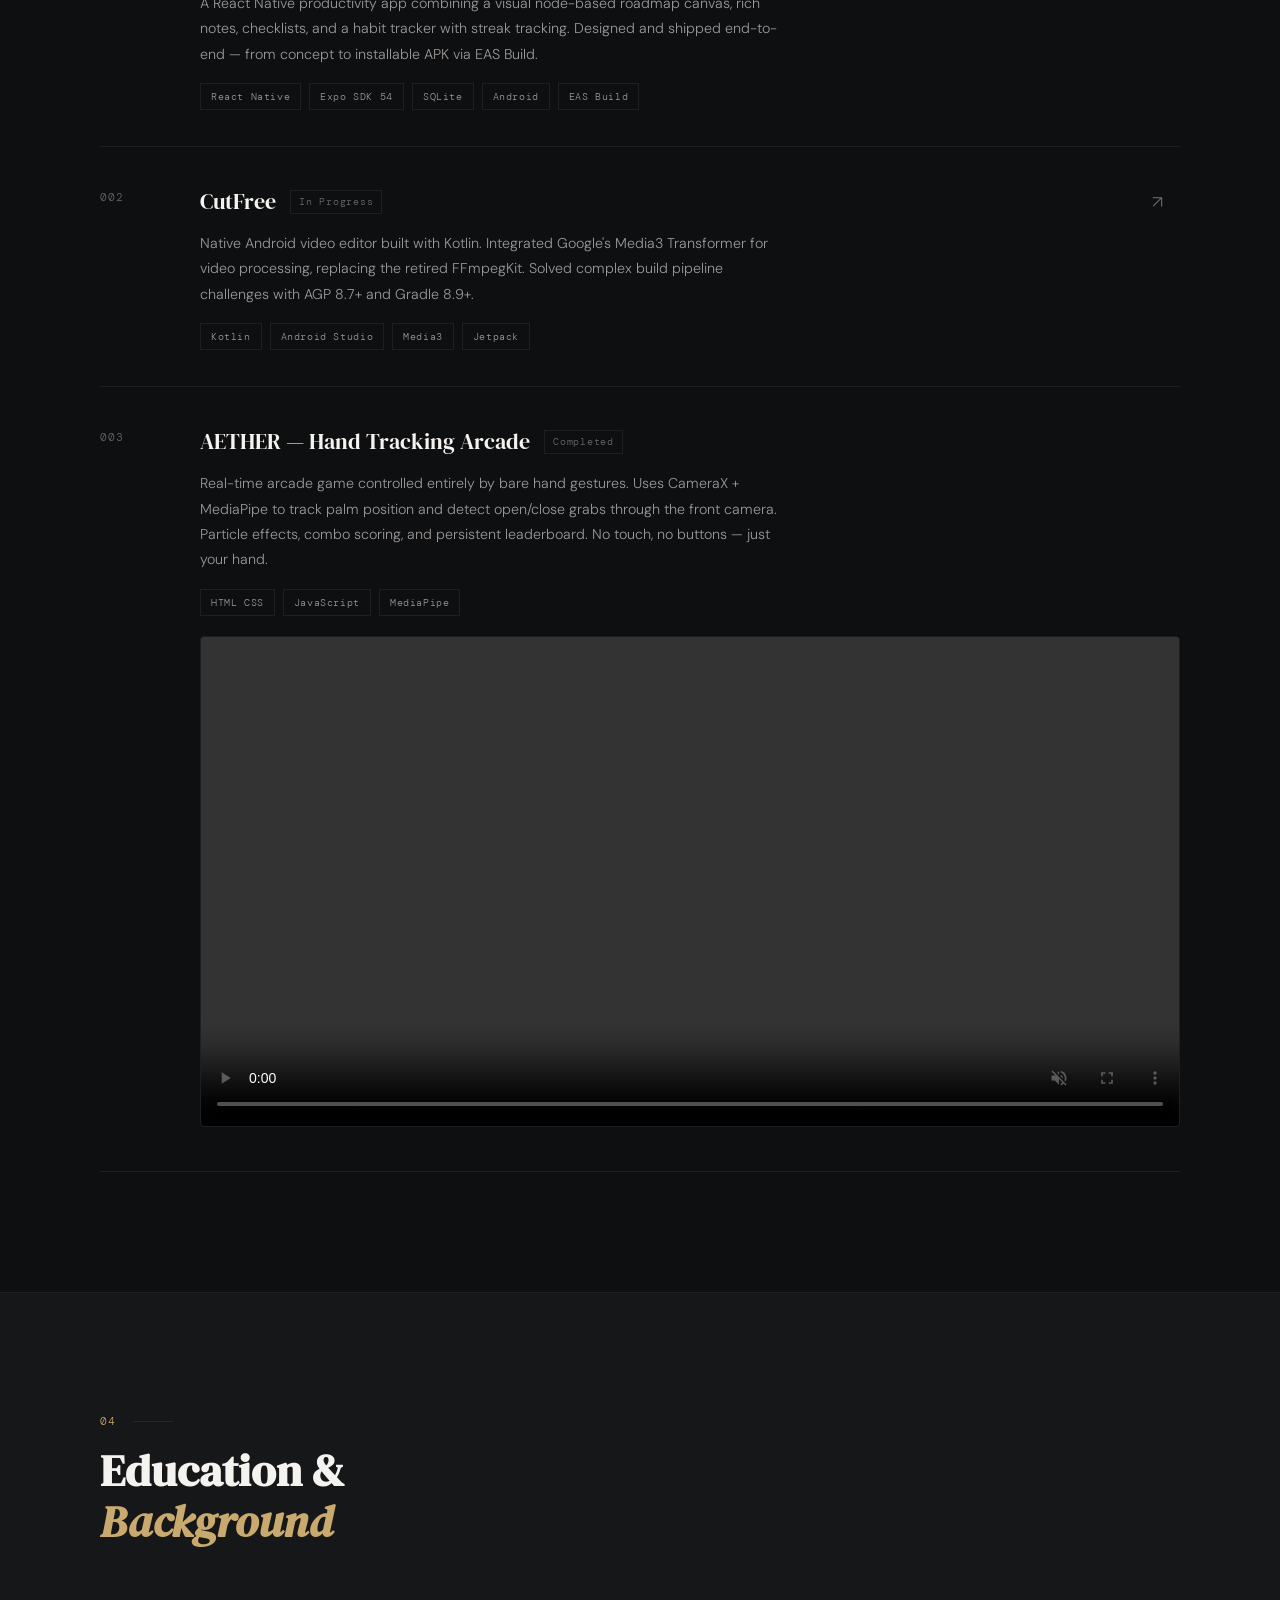
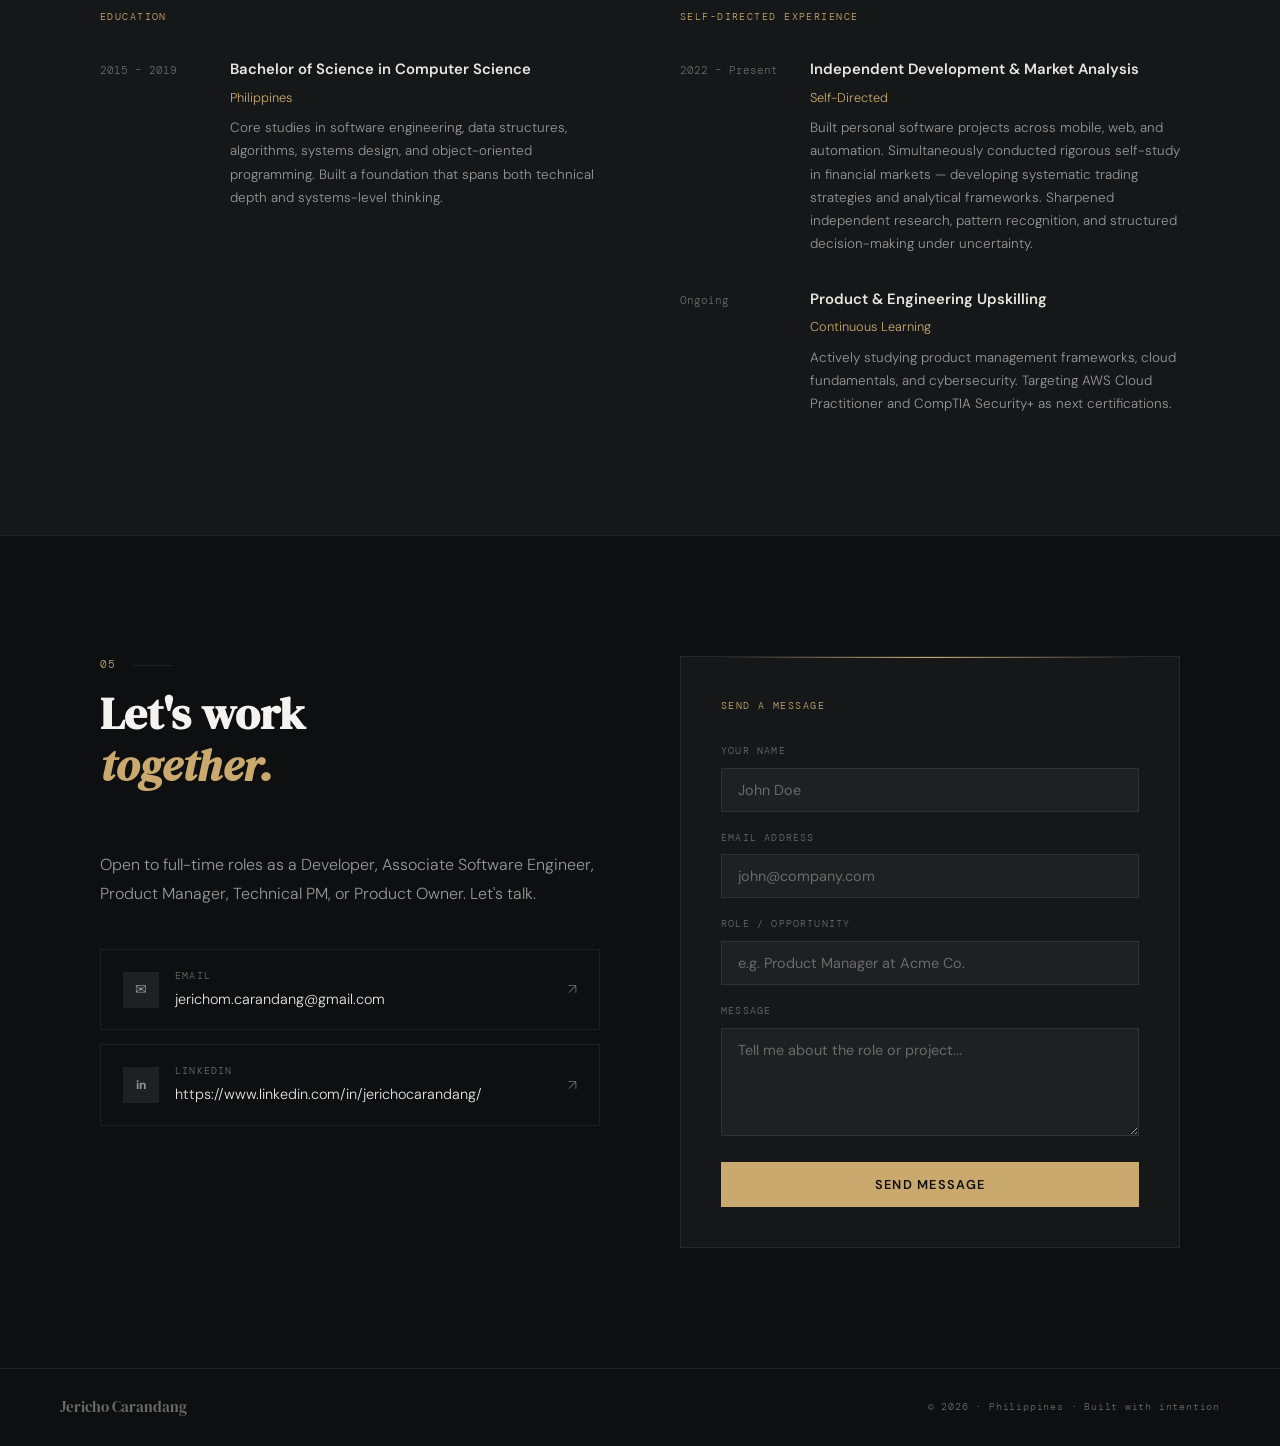
==== commit ae833194: "added new project" ====
--- a/index.html
+++ b/index.html
@@ -584,7 +584,7 @@
   <section id="projects" style="background:var(--bg);">
     <div class="section-wrap">
       <div class="sec-eyebrow reveal"><span class="sec-num">03</span><span class="sec-line"></span></div>
-      <h2 class="sec-title reveal d1">Selected<br><em>Projects</em></h2>
+      <h2 class="sec-title reveal d1">Selected Unique<br><em>Projects</em></h2>
 
       <div class="project-item reveal">
         <div class="proj-num">001</div>
@@ -606,15 +606,24 @@
         <div class="proj-arrow">↗</div>
       </div>
 
-      <div class="project-item reveal d3">
-        <div class="proj-num">003</div>
-        <div>
-          <div class="proj-title">AETHER — Hand Tracking Arcade<span class="proj-wip">Completed</span></div>
-          <p class="proj-desc">Real-time arcade game controlled entirely by bare hand gestures. Uses CameraX + MediaPipe to track palm position and detect open/close grabs through the front camera. Particle effects, combo scoring, and persistent leaderboard. No touch, no buttons — just your hand.</p>
-          <div class="proj-tags"><span class="proj-tag">HTML CSS</span><span class="proj-tag">JavaScript</span> <span class="proj-tag">MediaPipe</span></div>
-        </div>
-        <div class="proj-arrow" style="opacity:.3;">↗</div>
-      </div>
+      <div class="project-item reveal d2" style="grid-template-columns: 72px 1fr; display:grid;">
+		<div class="proj-num">003</div>
+	<div>
+    <div class="proj-title">
+      <a href="https://aether-gilt-one.vercel.app/" target="_blank" style="color:inherit; text-decoration:none;">AETHER — Hand Tracking Arcade</a>
+      <span class="proj-wip">Completed</span>
+    </div>
+    <p class="proj-desc">Real-time arcade game controlled entirely by bare hand gestures. Uses CameraX + MediaPipe to track palm position and detect open/close grabs through the front camera. Particle effects, combo scoring, and persistent leaderboard. No touch, no buttons — just your hand.</p>
+    <div class="proj-tags" style="margin-bottom:20px;">
+      <span class="proj-tag">HTML CSS</span>
+      <span class="proj-tag">JavaScript</span>
+      <span class="proj-tag">MediaPipe</span>
+    </div>
+    <video width="100%" style="border:1px solid rgba(255,255,255,0.07); border-radius:4px; max-height:3000px; max-width:1000px; object-fit:cover;" controls muted loop>
+      <source src="src/vid/aether.mp4" type="video/mp4">
+    </video>
+  </div>
+</div>
     </div>
   </section>
 
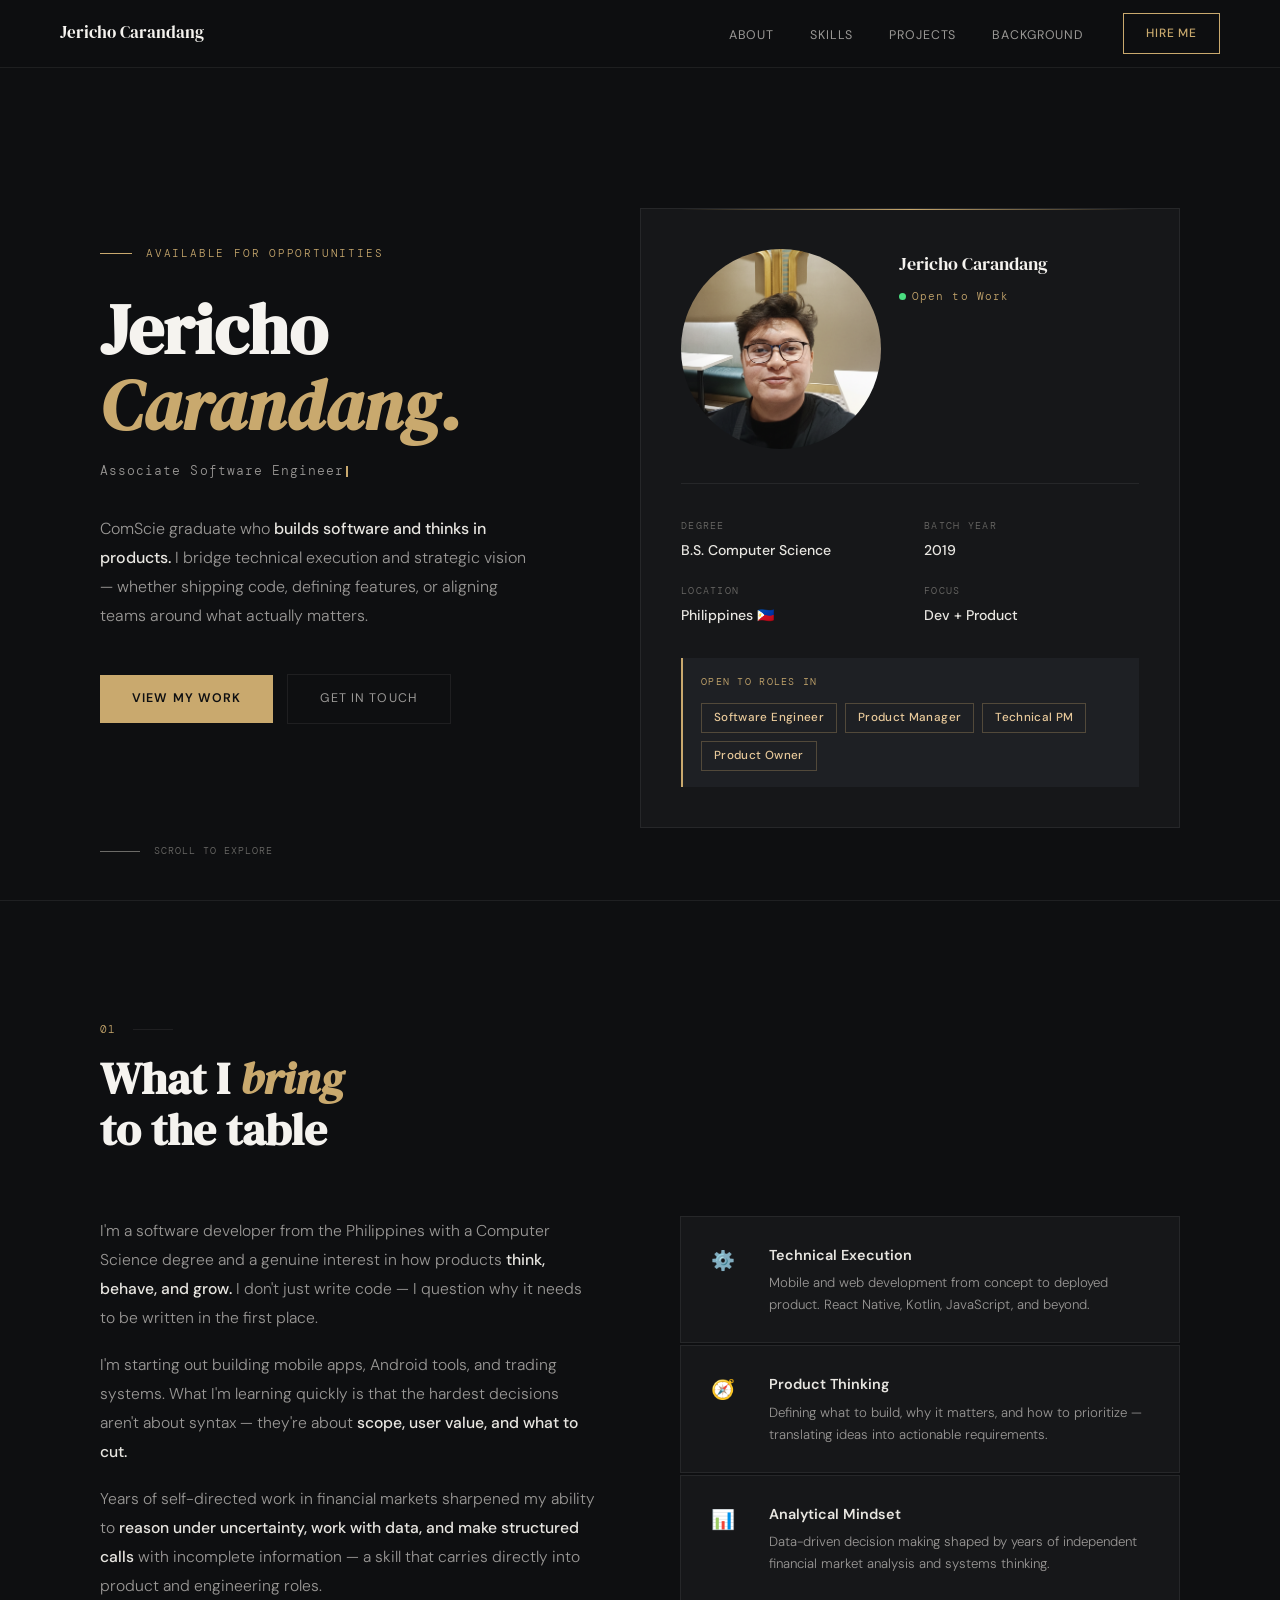
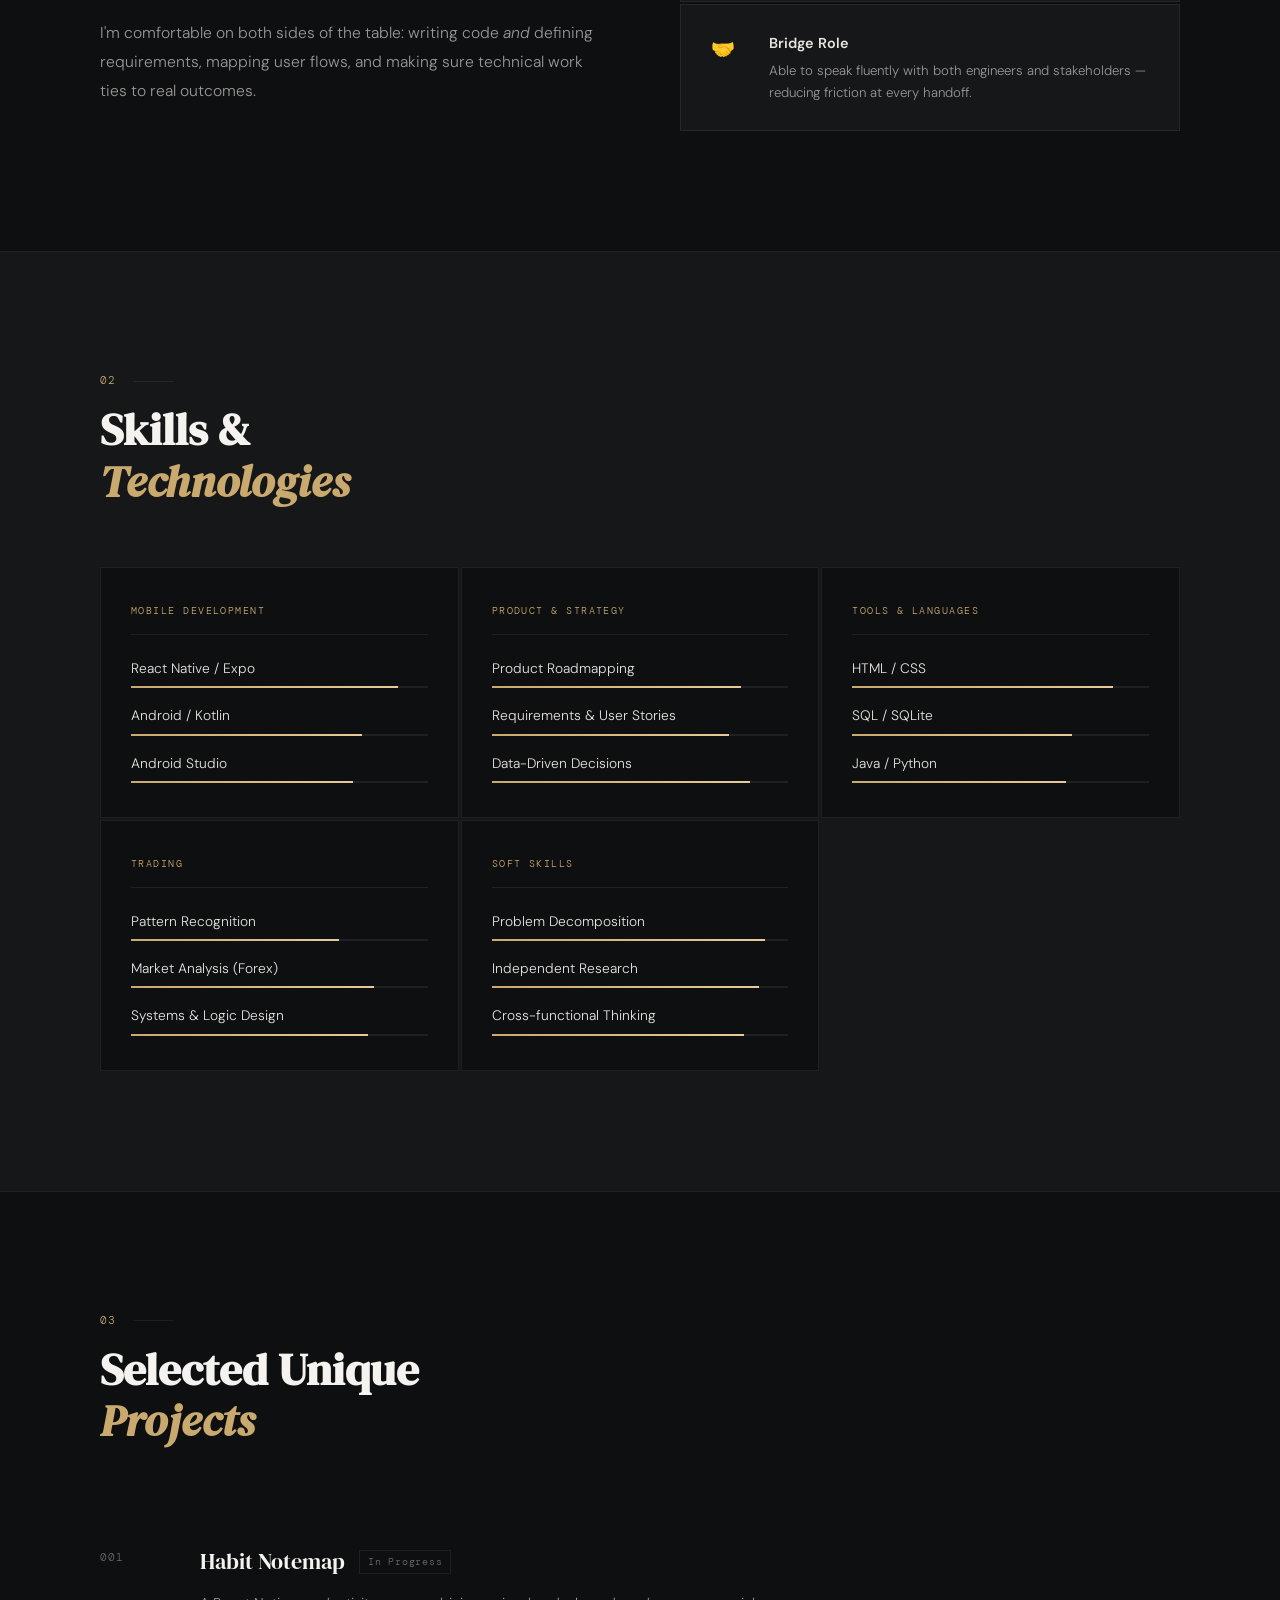
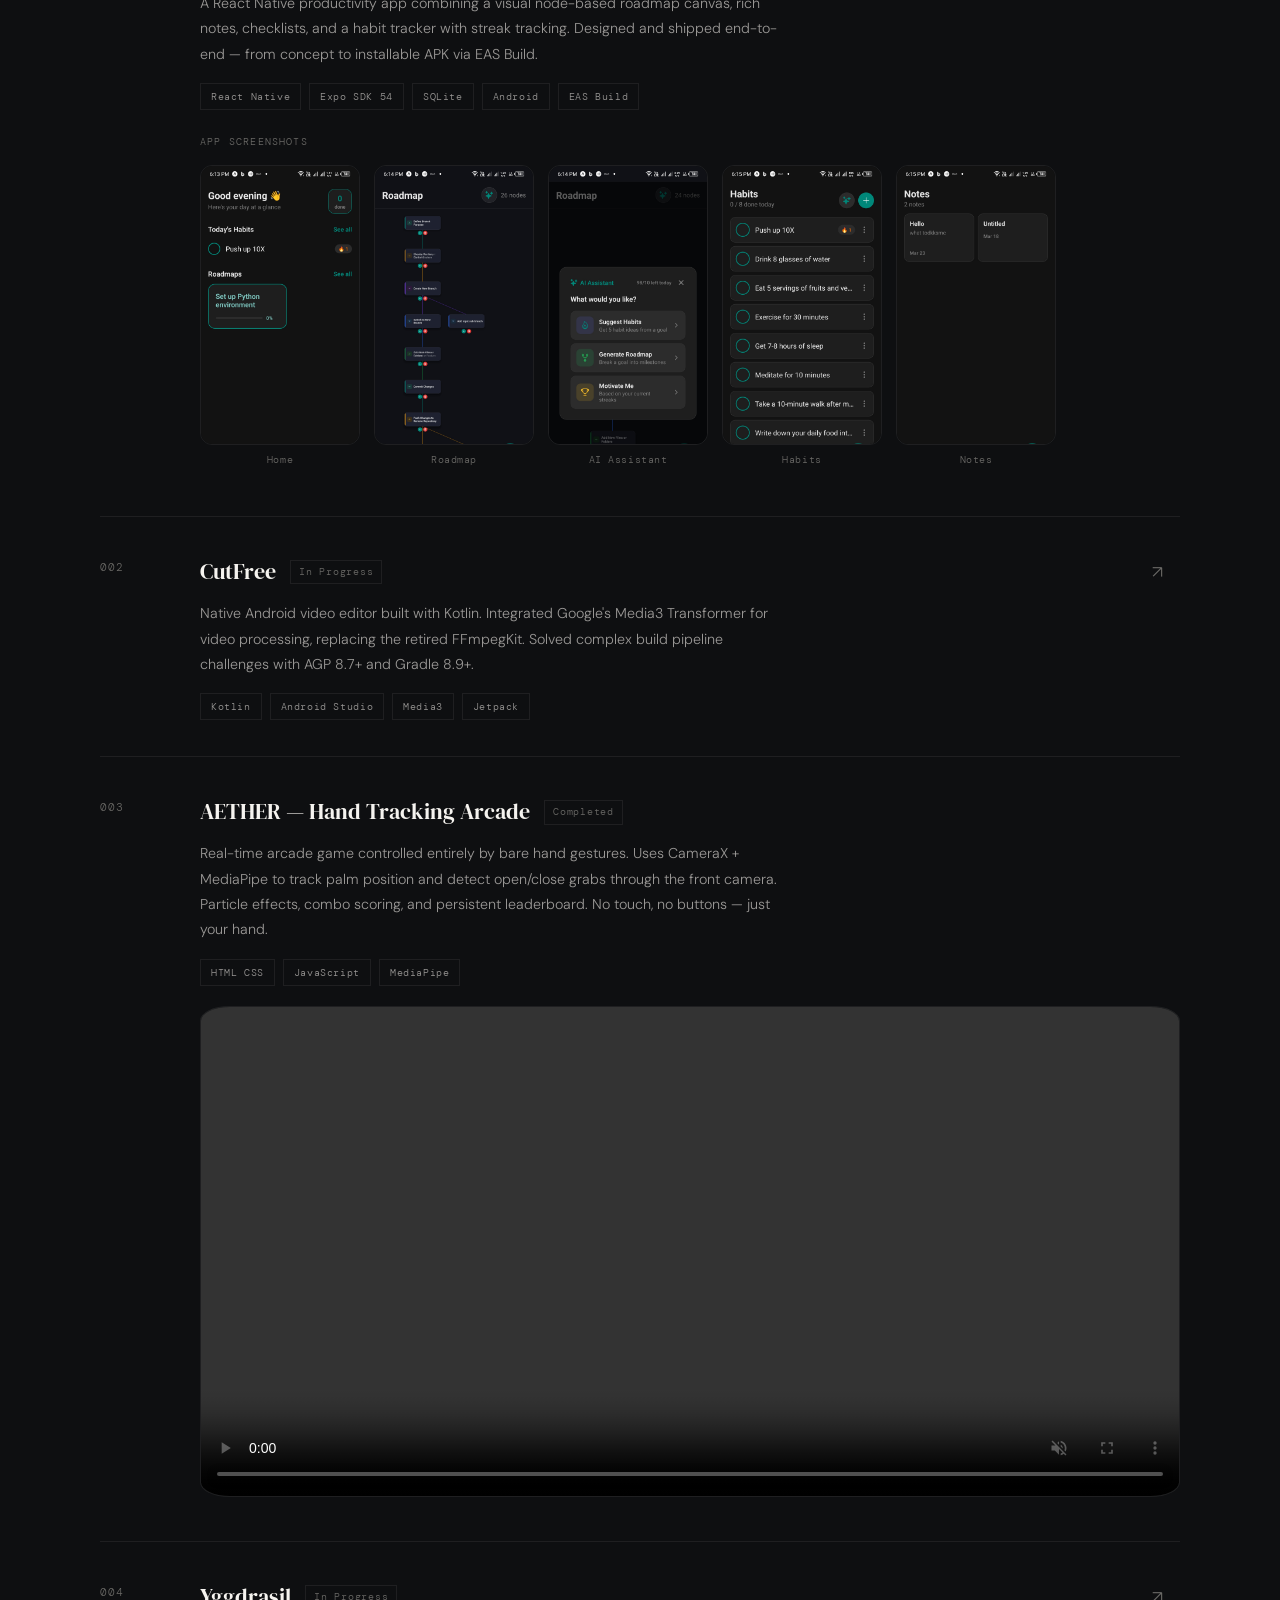
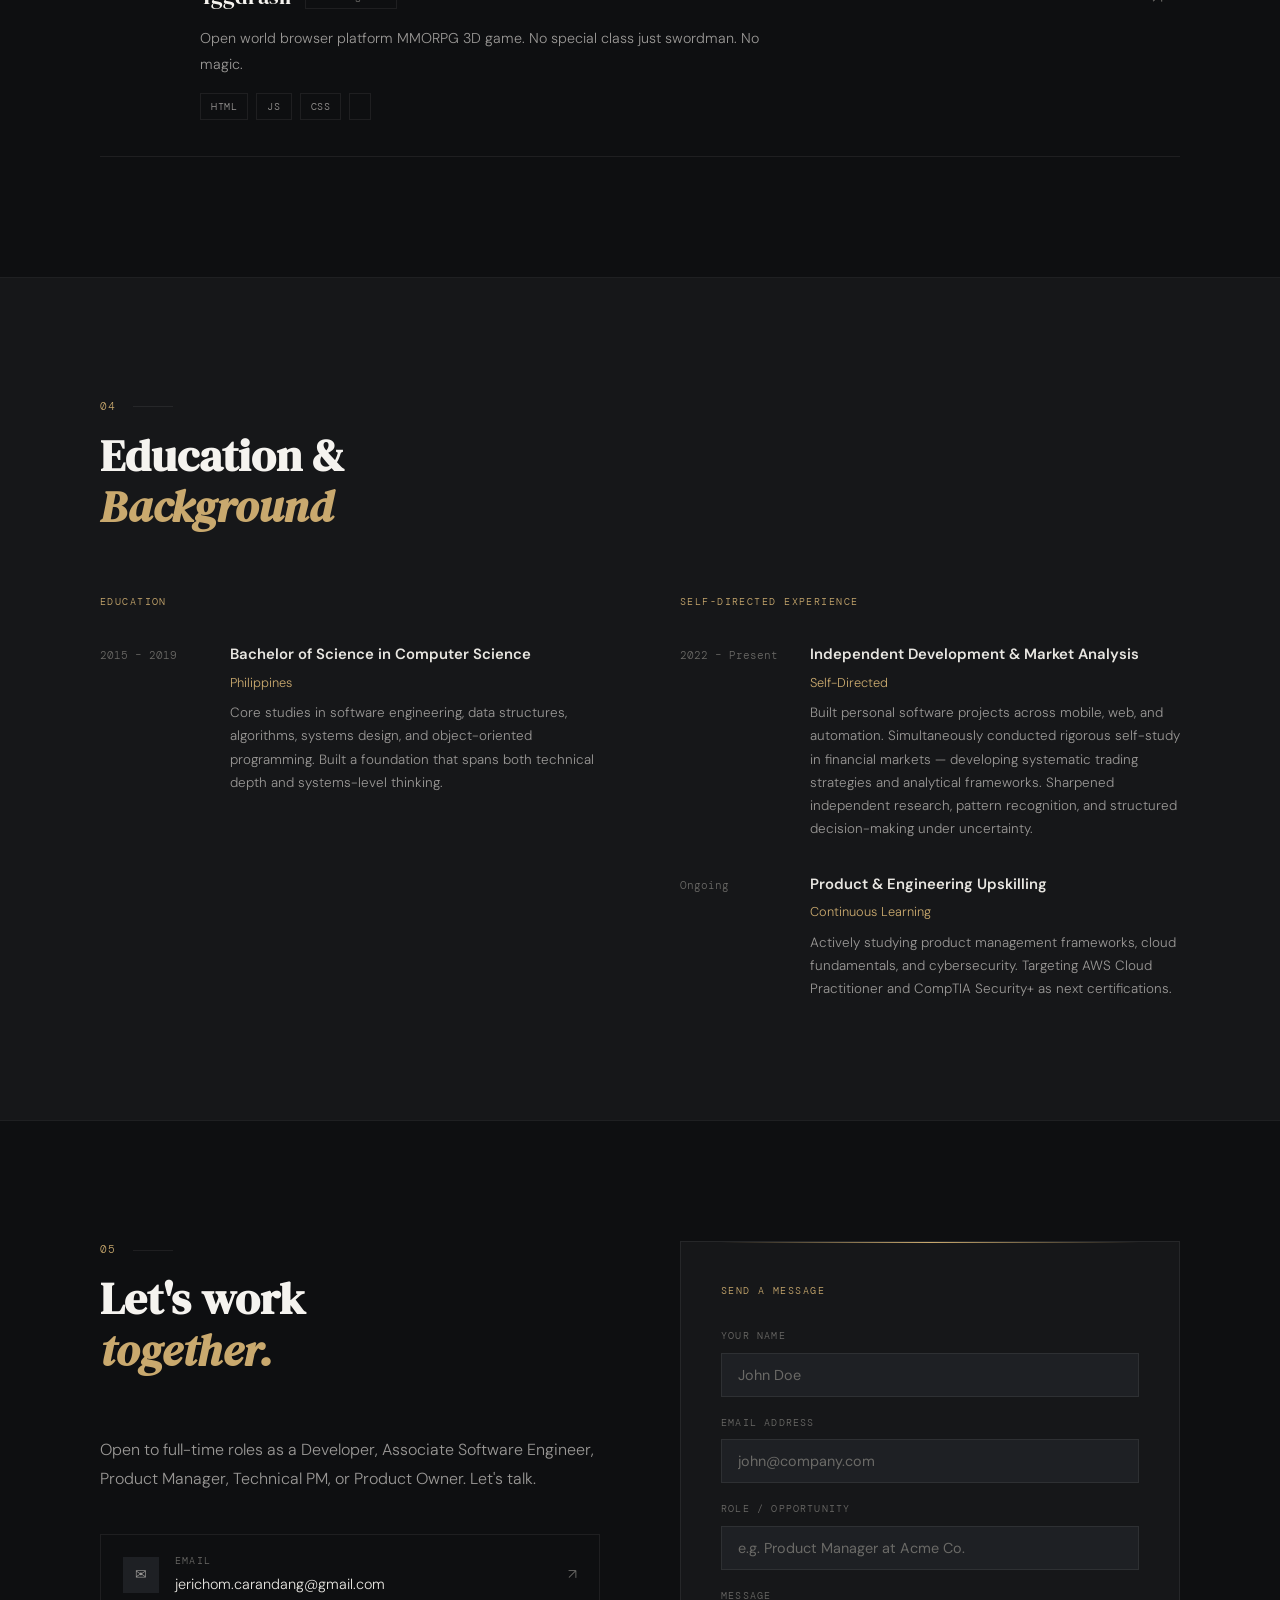
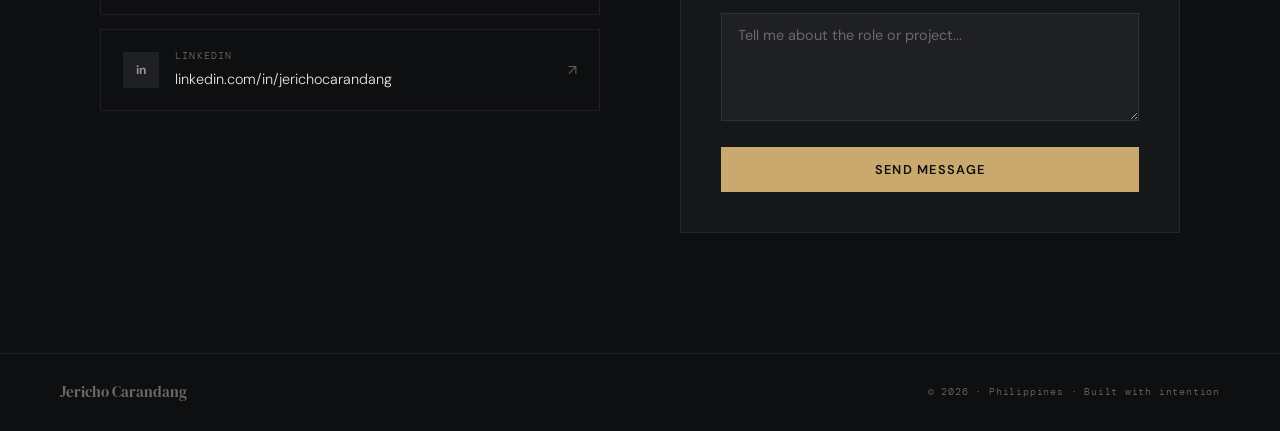
==== commit d39939f4: "23" ====
--- a/index.html
+++ b/index.html
@@ -5,429 +5,9 @@
   <meta name="viewport" content="width=device-width, initial-scale=1.0"/>
   <title>Jericho Carandang — Developer & Product Thinker</title>
   <link href="https://fonts.googleapis.com/css2?family=DM+Serif+Display:ital@0;1&family=DM+Sans:wght@300;400;500;600&family=DM+Mono:wght@400;500&display=swap" rel="stylesheet"/>
-  <style>
-    :root {
-      --bg:       #0e0f11;
-      --surface:  #161719;
-      --surface2: #1e2024;
-      --border:   rgba(255,255,255,0.07);
-      --accent:   #c9a96e;
-      --accent2:  #e8c99a;
-      --text:     #e8e6e1;
-      --muted:    #6b6a67;
-      --muted2:   #9a9896;
-      --white:    #f5f3ef;
-    }
-
-    *, *::before, *::after { box-sizing: border-box; margin: 0; padding: 0; }
-    html { scroll-behavior: smooth; font-size: 16px; }
-
-    body {
-      background: var(--bg);
-      color: var(--text);
-      font-family: 'DM Sans', sans-serif;
-      font-weight: 300;
-      line-height: 1.7;
-      overflow-x: hidden;
-      -webkit-font-smoothing: antialiased;
-    }
-	.ppic {
-		width: 200px;
-		height: 200px;
-		object-fit: cover;
-		object-position: center top;
-		flex-shrink: 0;
-		border-radius: 50%;
-	}
-
-    /* ── NAV ── */
-    nav {
-      position: fixed; top: 0; left: 0; right: 0; z-index: 900;
-      display: flex; align-items: center; justify-content: space-between;
-      padding: 0 60px;
-      height: 68px;
-      background: rgba(14,15,17,0.88);
-      backdrop-filter: blur(16px);
-      border-bottom: 1px solid var(--border);
-    }
-    .nav-name {
-      font-family: 'DM Serif Display', serif;
-      font-size: 1.05rem; color: var(--white);
-    }
-    .nav-right { display: flex; align-items: center; gap: 40px; }
-    .nav-links { display: flex; gap: 36px; list-style: none; }
-    .nav-links a {
-      font-size: 0.78rem; font-weight: 400;
-      color: var(--muted2); text-decoration: none;
-      letter-spacing: 0.07em; text-transform: uppercase;
-      transition: color 0.2s;
-    }
-    .nav-links a:hover { color: var(--accent); }
-    .nav-cta {
-      font-size: 0.75rem; font-weight: 500;
-      padding: 9px 22px;
-      border: 1px solid var(--accent);
-      color: var(--accent);
-      text-decoration: none;
-      letter-spacing: 0.07em; text-transform: uppercase;
-      transition: all 0.25s;
-    }
-    .nav-cta:hover { background: var(--accent); color: var(--bg); }
-
-    /* ── HERO ── */
-    #hero {
-      min-height: 100vh;
-      display: grid; grid-template-columns: 1fr 1fr;
-      max-width: 1200px; margin: 0 auto;
-      padding: 68px 60px 0;
-      position: relative;
-    }
-    .hero-left {
-      display: flex; flex-direction: column; justify-content: center;
-      padding-right: 80px; padding-top: 60px; padding-bottom: 60px;
-    }
-    .hero-eyebrow {
-      display: flex; align-items: center; gap: 14px;
-      margin-bottom: 28px;
-      opacity: 0; animation: fadeUp 0.7s ease 0.1s forwards;
-    }
-    .eyebrow-line { width: 32px; height: 1px; background: var(--accent); }
-    .hero-eyebrow span {
-      font-family: 'DM Mono', monospace;
-      font-size: 0.7rem; color: var(--accent);
-      letter-spacing: 0.16em; text-transform: uppercase;
-    }
-    .hero-name {
-      font-family: 'DM Serif Display', serif;
-      font-size: clamp(3rem, 5.5vw, 4.8rem);
-      line-height: 1.08; color: var(--white);
-      margin-bottom: 16px;
-      opacity: 0; animation: fadeUp 0.7s ease 0.2s forwards;
-    }
-    .hero-name em { font-style: italic; color: var(--accent); }
-    .hero-role {
-      font-family: 'DM Mono', monospace;
-      font-size: 0.82rem; color: var(--muted2);
-      letter-spacing: 0.08em; margin-bottom: 32px;
-      min-height: 1.5em;
-      opacity: 0; animation: fadeUp 0.7s ease 0.3s forwards;
-    }
-    .cursor-blink {
-      display: inline-block; width: 2px; height: 0.85em;
-      background: var(--accent); margin-left: 2px;
-      vertical-align: middle; animation: blink 1s step-end infinite;
-    }
-    .hero-desc {
-      font-size: 1rem; color: var(--muted2); line-height: 1.82;
-      max-width: 430px; margin-bottom: 44px;
-      opacity: 0; animation: fadeUp 0.7s ease 0.4s forwards;
-    }
-    .hero-desc strong { color: var(--text); font-weight: 500; }
-    .hero-actions {
-      display: flex; gap: 14px; align-items: center;
-      opacity: 0; animation: fadeUp 0.7s ease 0.5s forwards;
-    }
-    .btn-primary {
-      padding: 13px 32px; background: var(--accent); color: var(--bg);
-      font-size: 0.78rem; font-weight: 600;
-      letter-spacing: 0.09em; text-transform: uppercase;
-      text-decoration: none; transition: background 0.25s;
-    }
-    .btn-primary:hover { background: var(--accent2); }
-    .btn-outline {
-      padding: 13px 32px; border: 1px solid var(--border);
-      color: var(--muted2); font-size: 0.78rem; font-weight: 400;
-      letter-spacing: 0.09em; text-transform: uppercase;
-      text-decoration: none; transition: all 0.25s;
-    }
-    .btn-outline:hover { border-color: var(--accent); color: var(--accent); }
-
-    /* ── HERO RIGHT ── */
-    .hero-right {
-      display: flex; flex-direction: column; justify-content: center;
-      padding-top: 68px;
-      opacity: 0; animation: fadeLeft 0.8s ease 0.65s forwards;
-    }
-    .profile-panel {
-      background: var(--surface); border: 1px solid var(--border);
-      padding: 40px; position: relative;
-    }
-    .profile-panel::before {
-      content: ''; position: absolute; top: 0; left: 40px; right: 40px; height: 1px;
-      background: linear-gradient(90deg, transparent, var(--accent), transparent);
-    }
-    .profile-top {
-      display: flex; align-items: flex-start; gap: 18px;
-      margin-bottom: 34px; padding-bottom: 34px;
-      border-bottom: 1px solid var(--border);
-    }
-    .profile-initials {
-      width: 58px; height: 58px; flex-shrink: 0;
-      background: linear-gradient(135deg, var(--accent), #7a5c2e);
-      display: flex; align-items: center; justify-content: center;
-      font-family: 'DM Serif Display', serif;
-      font-size: 1.3rem; color: var(--bg);
-    }
-    .profile-name {
-      font-family: 'DM Serif Display', serif;
-      font-size: 1.12rem; color: var(--white); margin-bottom: 6px;
-    }
-    .profile-status {
-      font-family: 'DM Mono', monospace;
-      font-size: 0.68rem; color: var(--accent); letter-spacing: 0.1em;
-    }
-    .status-dot {
-      display: inline-block; width: 7px; height: 7px; border-radius: 50%;
-      background: #4ade80; margin-right: 6px;
-      animation: pulseDot 2s ease-in-out infinite;
-    }
-    @keyframes pulseDot { 0%,100%{opacity:1;} 50%{opacity:.4;} }
-
-    .profile-grid {
-      display: grid; grid-template-columns: 1fr 1fr;
-      gap: 20px 28px; margin-bottom: 30px;
-    }
-    .pi-label {
-      font-family: 'DM Mono', monospace; font-size: 0.62rem;
-      color: var(--muted); letter-spacing: 0.13em;
-      text-transform: uppercase; margin-bottom: 4px;
-    }
-    .pi-val { font-size: 0.88rem; color: var(--text); font-weight: 500; }
-
-    .open-roles {
-      padding: 16px 18px; background: var(--surface2);
-      border-left: 2px solid var(--accent);
-    }
-    .open-roles-label {
-      font-family: 'DM Mono', monospace; font-size: 0.62rem;
-      color: var(--accent); letter-spacing: 0.13em;
-      text-transform: uppercase; margin-bottom: 12px;
-    }
-    .roles-list { display: flex; flex-wrap: wrap; gap: 8px; }
-    .role-chip {
-      font-size: 0.73rem; font-weight: 500;
-      padding: 4px 12px;
-      border: 1px solid rgba(201,169,110,0.3);
-      color: var(--accent2); letter-spacing: 0.03em;
-    }
-
-    .scroll-hint {
-      position: absolute; bottom: 40px; left: 60px;
-      display: flex; align-items: center; gap: 14px;
-      font-family: 'DM Mono', monospace;
-      font-size: 0.62rem; color: var(--muted);
-      letter-spacing: 0.1em; text-transform: uppercase;
-      opacity: 0; animation: fadeUp 0.6s ease 1.1s forwards;
-    }
-    .scroll-line {
-      width: 40px; height: 1px; background: var(--muted);
-      transform: scaleX(0); transform-origin: left;
-      animation: lineExpand 1.2s ease 1.3s forwards;
-    }
-    @keyframes lineExpand { to { transform: scaleX(1); } }
-
-    /* ── SECTIONS ── */
-    .section-wrap { max-width: 1200px; margin: 0 auto; padding: 120px 60px; }
-    .sec-eyebrow {
-      display: flex; align-items: center; gap: 16px; margin-bottom: 14px;
-    }
-    .sec-num {
-      font-family: 'DM Mono', monospace; font-size: 0.66rem;
-      color: var(--accent); letter-spacing: 0.13em;
-    }
-    .sec-line { height: 1px; width: 40px; background: var(--border); }
-    .sec-title {
-      font-family: 'DM Serif Display', serif;
-      font-size: clamp(1.9rem, 3.5vw, 2.9rem);
-      color: var(--white); line-height: 1.15; margin-bottom: 60px;
-    }
-    .sec-title em { font-style: italic; color: var(--accent); }
-    hr.divider { border: none; border-top: 1px solid var(--border); }
-
-    /* ── ABOUT ── */
-    .about-grid { display: grid; grid-template-columns: 1fr 1fr; gap: 80px; align-items: start; }
-    .about-text p { color: var(--muted2); font-size: 0.98rem; line-height: 1.85; margin-bottom: 18px; }
-    .about-text p:last-child { margin-bottom: 0; }
-    .about-text strong { color: var(--text); font-weight: 500; }
-
-    .what-cards { display: flex; flex-direction: column; gap: 2px; }
-    .what-card {
-      background: var(--surface); border: 1px solid var(--border);
-      padding: 26px 30px; display: flex; gap: 22px;
-      align-items: flex-start; transition: border-color 0.3s, background 0.3s;
-    }
-    .what-card:hover { border-color: rgba(201,169,110,0.3); background: var(--surface2); }
-    .wc-icon { font-size: 1.2rem; flex-shrink: 0; width: 36px; margin-top: 2px; }
-    .wc-title { font-size: 0.9rem; font-weight: 600; color: var(--text); margin-bottom: 5px; }
-    .wc-desc { font-size: 0.83rem; color: var(--muted2); line-height: 1.65; }
-
-    /* ── SKILLS ── */
-    #skills { background: var(--surface); }
-    .skills-grid { display: grid; grid-template-columns: repeat(3,1fr); gap: 2px; }
-    .skill-group {
-      background: var(--bg); padding: 34px 30px;
-      border: 1px solid var(--border); transition: border-color 0.3s;
-    }
-    .skill-group:hover { border-color: rgba(201,169,110,0.2); }
-    .sg-title {
-      font-family: 'DM Mono', monospace; font-size: 0.65rem;
-      color: var(--accent); letter-spacing: 0.14em; text-transform: uppercase;
-      margin-bottom: 22px; padding-bottom: 14px; border-bottom: 1px solid var(--border);
-    }
-    .s-item { margin-bottom: 16px; }
-    .s-item:last-child { margin-bottom: 0; }
-    .s-row { display: flex; justify-content: space-between; align-items: center; margin-bottom: 6px; }
-    .s-name { font-size: 0.86rem; color: var(--text); }
-    .s-pct { font-family: 'DM Mono', monospace; font-size: 0.66rem; color: var(--accent); }
-    .s-track { height: 2px; background: var(--surface2); }
-    .s-fill {
-      height: 100%; width: 0;
-      background: linear-gradient(90deg, var(--accent), var(--accent2));
-      transition: width 1.4s cubic-bezier(0.4,0,0.2,1);
-    }
-
-    /* ── PROJECTS ── */
-    .project-item {
-      display: grid; grid-template-columns: 72px 1fr 28px;
-      gap: 28px; align-items: start;
-      padding: 36px 0; border-bottom: 1px solid var(--border);
-      transition: all 0.25s;
-    }
-    .project-item:first-child { border-top: 1px solid var(--border); }
-    .project-item:hover .proj-title { color: var(--accent); }
-    .proj-num {
-      font-family: 'DM Mono', monospace; font-size: 0.68rem;
-      color: var(--muted); padding-top: 5px; letter-spacing: 0.08em;
-    }
-    .proj-title {
-      font-family: 'DM Serif Display', serif;
-      font-size: 1.4rem; color: var(--white);
-      margin-bottom: 10px; transition: color 0.25s;
-      display: flex; align-items: center; gap: 14px; flex-wrap: wrap;
-    }
-    .proj-wip {
-      font-family: 'DM Mono', monospace; font-size: 0.6rem;
-      color: var(--muted); border: 1px solid var(--border);
-      padding: 3px 8px; letter-spacing: 0.08em;
-      font-style: normal;
-    }
-    .proj-desc { font-size: 0.89rem; color: var(--muted2); line-height: 1.78; margin-bottom: 16px; max-width: 580px; }
-    .proj-tags { display: flex; gap: 8px; flex-wrap: wrap; }
-    .proj-tag {
-      font-family: 'DM Mono', monospace; font-size: 0.63rem;
-      color: var(--muted2); padding: 4px 10px;
-      border: 1px solid var(--border); letter-spacing: 0.06em;
-    }
-    .proj-arrow {
-      font-size: 1.1rem; color: var(--muted); padding-top: 5px;
-      transition: color 0.25s, transform 0.25s;
-    }
-    .project-item:hover .proj-arrow { color: var(--accent); transform: translate(3px,-3px); }
-
-    /* ── BACKGROUND ── */
-    #background { background: var(--surface); }
-    .bg-grid { display: grid; grid-template-columns: 1fr 1fr; gap: 80px; }
-    .bg-sec-label {
-      font-family: 'DM Mono', monospace; font-size: 0.64rem;
-      color: var(--accent); letter-spacing: 0.14em; text-transform: uppercase;
-      margin-bottom: 32px;
-    }
-    .tl { display: flex; flex-direction: column; gap: 32px; }
-    .tl-item { display: grid; grid-template-columns: 110px 1fr; gap: 20px; }
-    .tl-year { font-family: 'DM Mono', monospace; font-size: 0.68rem; color: var(--muted); padding-top: 4px; }
-    .tl-title { font-size: 0.93rem; font-weight: 600; color: var(--text); margin-bottom: 4px; }
-    .tl-sub { font-size: 0.8rem; color: var(--accent); margin-bottom: 8px; }
-    .tl-desc { font-size: 0.84rem; color: var(--muted2); line-height: 1.72; }
-
-    /* ── CONTACT ── */
-    .contact-wrap { display: grid; grid-template-columns: 1fr 1fr; gap: 80px; align-items: start; }
-    .contact-sub { font-size: 1rem; color: var(--muted2); line-height: 1.8; margin-bottom: 40px; }
-    .c-links { display: flex; flex-direction: column; gap: 14px; }
-    .c-link {
-      display: flex; align-items: center; gap: 16px;
-      padding: 18px 22px; border: 1px solid var(--border);
-      text-decoration: none; transition: border-color 0.25s, background 0.25s;
-    }
-    .c-link:hover { border-color: rgba(201,169,110,0.4); background: var(--surface); }
-    .c-icon {
-      width: 36px; height: 36px; flex-shrink: 0;
-      background: var(--surface2);
-      display: flex; align-items: center; justify-content: center;
-      font-size: 0.9rem; color: var(--muted2);
-    }
-    .c-label {
-      font-family: 'DM Mono', monospace; font-size: 0.62rem;
-      color: var(--muted); letter-spacing: 0.12em; text-transform: uppercase; margin-bottom: 2px;
-    }
-    .c-val { font-size: 0.9rem; color: var(--text); }
-    .c-arrow { margin-left: auto; color: var(--muted); font-size: 0.9rem; transition: color 0.25s, transform 0.25s; }
-    .c-link:hover .c-arrow { color: var(--accent); transform: translate(3px,-3px); }
-
-    .contact-form {
-      background: var(--surface); border: 1px solid var(--border);
-      padding: 40px; position: relative;
-    }
-    .contact-form::before {
-      content: ''; position: absolute; top: 0; left: 40px; right: 40px; height: 1px;
-      background: linear-gradient(90deg, transparent, var(--accent), transparent);
-    }
-    .cf-title {
-      font-family: 'DM Mono', monospace; font-size: 0.64rem;
-      color: var(--accent); letter-spacing: 0.14em; text-transform: uppercase;
-      margin-bottom: 28px;
-    }
-    .f-field { margin-bottom: 18px; }
-    .f-label {
-      display: block; font-family: 'DM Mono', monospace;
-      font-size: 0.62rem; color: var(--muted);
-      letter-spacing: 0.12em; text-transform: uppercase; margin-bottom: 8px;
-    }
-    .f-input {
-      width: 100%; padding: 12px 16px;
-      background: var(--surface2); border: 1px solid var(--border);
-      color: var(--text); font-family: 'DM Sans', sans-serif;
-      font-size: 0.9rem; outline: none; transition: border-color 0.2s;
-    }
-    .f-input:focus { border-color: rgba(201,169,110,0.45); }
-    .f-input::placeholder { color: var(--muted); }
-    textarea.f-input { resize: vertical; min-height: 108px; }
-    .f-submit {
-      width: 100%; padding: 14px; background: var(--accent);
-      color: var(--bg); border: none; font-family: 'DM Sans', sans-serif;
-      font-size: 0.8rem; font-weight: 600; letter-spacing: 0.1em;
-      text-transform: uppercase; cursor: pointer; transition: background 0.25s;
-    }
-    .f-submit:hover { background: var(--accent2); }
-
-    /* ── FOOTER ── */
-    footer {
-      border-top: 1px solid var(--border); padding: 26px 60px;
-      display: flex; align-items: center; justify-content: space-between;
-    }
-    .foot-name { font-family: 'DM Serif Display', serif; font-size: 0.92rem; color: var(--muted); }
-    .foot-copy { font-family: 'DM Mono', monospace; font-size: 0.62rem; color: var(--muted); letter-spacing: 0.08em; }
-
-    /* ── ANIMATIONS ── */
-    @keyframes fadeUp { from{opacity:0;transform:translateY(20px);} to{opacity:1;transform:translateY(0);} }
-    @keyframes fadeLeft { from{opacity:0;transform:translateX(20px);} to{opacity:1;transform:translateX(0);} }
-    @keyframes blink { 0%,100%{opacity:1;} 50%{opacity:0;} }
-    .reveal { opacity:0; transform:translateY(22px); transition: opacity 0.7s ease, transform 0.7s ease; }
-    .reveal.in { opacity:1; transform:translateY(0); }
-    .d1{transition-delay:.1s;} .d2{transition-delay:.2s;} .d3{transition-delay:.3s;} .d4{transition-delay:.4s;}
-
-    @media(max-width:900px){
-      nav{padding:0 24px;} .nav-links{display:none;}
-      #hero{grid-template-columns:1fr; padding:68px 24px 0;}
-      .hero-left{padding-right:0; padding-top:40px;}
-      .hero-right{padding-top:40px; padding-bottom:60px;}
-      .section-wrap{padding:80px 24px;}
-      .about-grid,.bg-grid,.contact-wrap,.skills-grid{grid-template-columns:1fr; gap:32px;}
-      .project-item{grid-template-columns:60px 1fr;}
-      .proj-arrow{display:none;}
-      footer{padding:24px; flex-direction:column; gap:8px; text-align:center;}
-      .scroll-hint{display:none;}
-    }
-  </style>
+  <link rel="stylesheet" href="src/css/style.css"/>
+  <link rel="stylesheet" href="src/css/carousel.css"/>
+  <link rel="stylesheet" href="src/css/lightbox.css"/>
 </head>
 <body>
 
@@ -463,7 +43,7 @@
     <div class="hero-right">
       <div class="profile-panel">
         <div class="profile-top">
-          <img src="src/img/profile.PNG" class="ppic"></img>
+          <img src="src/img/profile.PNG" class="ppic"/>
           <div>
             <div class="profile-name">Jericho Carandang</div>
             <div class="profile-status" style="margin-top:7px;">
@@ -505,7 +85,7 @@
       <div class="about-grid">
         <div class="about-text reveal d2">
           <p>I'm a software developer from the Philippines with a Computer Science degree and a genuine interest in how products <strong>think, behave, and grow.</strong> I don't just write code — I question why it needs to be written in the first place.</p>
-          <p>I’m starting out building mobile apps, Android tools, and trading systems. What I’m learning quickly is that the hardest decisions aren’t about syntax—they’re about scope, user value, and what to cut.</p>
+          <p>I'm starting out building mobile apps, Android tools, and trading systems. What I'm learning quickly is that the hardest decisions aren't about syntax — they're about <strong>scope, user value, and what to cut.</strong></p>
           <p>Years of self-directed work in financial markets sharpened my ability to <strong>reason under uncertainty, work with data, and make structured calls</strong> with incomplete information — a skill that carries directly into product and engineering roles.</p>
           <p>I'm comfortable on both sides of the table: writing code <em>and</em> defining requirements, mapping user flows, and making sure technical work ties to real outcomes.</p>
         </div>
@@ -539,7 +119,6 @@
       <div class="sec-eyebrow reveal"><span class="sec-num">02</span><span class="sec-line"></span></div>
       <h2 class="sec-title reveal d1">Skills &<br><em>Technologies</em></h2>
       <div class="skills-grid">
-
         <div class="skill-group reveal d1">
           <div class="sg-title">Mobile Development</div>
           <div class="s-item"><div class="s-row"><span class="s-name">React Native / Expo</span><span class="s-pct"></span></div><div class="s-track"><div class="s-fill" data-w="90%"></div></div></div>
@@ -552,28 +131,24 @@
           <div class="s-item"><div class="s-row"><span class="s-name">Requirements & User Stories</span><span class="s-pct"></span></div><div class="s-track"><div class="s-fill" data-w="80%"></div></div></div>
           <div class="s-item"><div class="s-row"><span class="s-name">Data-Driven Decisions</span><span class="s-pct"></span></div><div class="s-track"><div class="s-fill" data-w="87%"></div></div></div>
         </div>
-
         <div class="skill-group reveal d1">
           <div class="sg-title">Tools & Languages</div>
           <div class="s-item"><div class="s-row"><span class="s-name">HTML / CSS</span><span class="s-pct"></span></div><div class="s-track"><div class="s-fill" data-w="88%"></div></div></div>
           <div class="s-item"><div class="s-row"><span class="s-name">SQL / SQLite</span><span class="s-pct"></span></div><div class="s-track"><div class="s-fill" data-w="74%"></div></div></div>
           <div class="s-item"><div class="s-row"><span class="s-name">Java / Python</span><span class="s-pct"></span></div><div class="s-track"><div class="s-fill" data-w="72%"></div></div></div>
         </div>
-
         <div class="skill-group reveal d2">
           <div class="sg-title">Trading</div>
-          <div class="s-item"><div class="s-row"><span class="s-name">Pattern recognition</span><span class="s-pct"></span></div><div class="s-track"><div class="s-fill" data-w="70%"></div></div></div>
+          <div class="s-item"><div class="s-row"><span class="s-name">Pattern Recognition</span><span class="s-pct"></span></div><div class="s-track"><div class="s-fill" data-w="70%"></div></div></div>
           <div class="s-item"><div class="s-row"><span class="s-name">Market Analysis (Forex)</span><span class="s-pct"></span></div><div class="s-track"><div class="s-fill" data-w="82%"></div></div></div>
           <div class="s-item"><div class="s-row"><span class="s-name">Systems & Logic Design</span><span class="s-pct"></span></div><div class="s-track"><div class="s-fill" data-w="80%"></div></div></div>
         </div>
-
         <div class="skill-group reveal d3">
           <div class="sg-title">Soft Skills</div>
           <div class="s-item"><div class="s-row"><span class="s-name">Problem Decomposition</span><span class="s-pct"></span></div><div class="s-track"><div class="s-fill" data-w="92%"></div></div></div>
           <div class="s-item"><div class="s-row"><span class="s-name">Independent Research</span><span class="s-pct"></span></div><div class="s-track"><div class="s-fill" data-w="90%"></div></div></div>
           <div class="s-item"><div class="s-row"><span class="s-name">Cross-functional Thinking</span><span class="s-pct"></span></div><div class="s-track"><div class="s-fill" data-w="85%"></div></div></div>
         </div>
-
       </div>
     </div>
   </section>
@@ -586,44 +161,101 @@
       <div class="sec-eyebrow reveal"><span class="sec-num">03</span><span class="sec-line"></span></div>
       <h2 class="sec-title reveal d1">Selected Unique<br><em>Projects</em></h2>
 
-      <div class="project-item reveal">
+      <!-- 001 — Habit Notemap -->
+      <div class="project-item reveal" style="grid-template-columns: 72px 1fr; display:grid;">
         <div class="proj-num">001</div>
         <div>
-          <div class="proj-title">Habit Notemap <span class="proj-wip">In Progress</span> </div>
+          <div class="proj-title">Habit Notemap <span class="proj-wip">In Progress</span></div>
           <p class="proj-desc">A React Native productivity app combining a visual node-based roadmap canvas, rich notes, checklists, and a habit tracker with streak tracking. Designed and shipped end-to-end — from concept to installable APK via EAS Build.</p>
-          <div class="proj-tags"><span class="proj-tag">React Native</span><span class="proj-tag">Expo SDK 54</span><span class="proj-tag">SQLite</span><span class="proj-tag">Android</span><span class="proj-tag">EAS Build</span></div>
-        </div>
-        <div class="proj-arrow">↗</div>
-      </div>
-
+          <div class="proj-tags">
+            <span class="proj-tag">React Native</span>
+            <span class="proj-tag">Expo SDK 54</span>
+            <span class="proj-tag">SQLite</span>
+            <span class="proj-tag">Android</span>
+            <span class="proj-tag">EAS Build</span>
+          </div>
+          <div class="screenshots-label">App Screenshots</div>
+          <div class="carousel-wrap">
+            <div class="carousel">
+              <div class="carousel-slide">
+                <img src="src/img/habithome.jpg" alt="Home Screen" loading="lazy"/>
+                <div class="carousel-caption">Home</div>
+              </div>
+              <div class="carousel-slide">
+                <img src="src/img/flow.jpg" alt="Roadmap Canvas" loading="lazy"/>
+                <div class="carousel-caption">Roadmap</div>
+              </div>
+              <div class="carousel-slide">
+                <img src="src/img/aiintegration.jpg" alt="AI Assistant" loading="lazy"/>
+                <div class="carousel-caption">AI Assistant</div>
+              </div>
+              <div class="carousel-slide">
+                <img src="src/img/habit.jpg" alt="Habits Tracker" loading="lazy"/>
+                <div class="carousel-caption">Habits</div>
+              </div>
+              <div class="carousel-slide">
+                <img src="src/img/note.jpg" alt="Notes" loading="lazy"/>
+                <div class="carousel-caption">Notes</div>
+              </div>
+            </div>
+          </div>
+        </div>
+      </div>
+
+      <!-- 002 — CutFree -->
       <div class="project-item reveal d1">
         <div class="proj-num">002</div>
         <div>
           <div class="proj-title">CutFree <span class="proj-wip">In Progress</span></div>
           <p class="proj-desc">Native Android video editor built with Kotlin. Integrated Google's Media3 Transformer for video processing, replacing the retired FFmpegKit. Solved complex build pipeline challenges with AGP 8.7+ and Gradle 8.9+.</p>
-          <div class="proj-tags"><span class="proj-tag">Kotlin</span><span class="proj-tag">Android Studio</span><span class="proj-tag">Media3</span><span class="proj-tag">Jetpack</span></div>
+          <div class="proj-tags">
+            <span class="proj-tag">Kotlin</span>
+            <span class="proj-tag">Android Studio</span>
+            <span class="proj-tag">Media3</span>
+            <span class="proj-tag">Jetpack</span>
+          </div>
         </div>
         <div class="proj-arrow">↗</div>
       </div>
 
+      <!-- 003 — AETHER -->
       <div class="project-item reveal d2" style="grid-template-columns: 72px 1fr; display:grid;">
-		<div class="proj-num">003</div>
-	<div>
-    <div class="proj-title">
-      <a href="https://aether-gilt-one.vercel.app/" target="_blank" style="color:inherit; text-decoration:none;">AETHER — Hand Tracking Arcade</a>
-      <span class="proj-wip">Completed</span>
-    </div>
-    <p class="proj-desc">Real-time arcade game controlled entirely by bare hand gestures. Uses CameraX + MediaPipe to track palm position and detect open/close grabs through the front camera. Particle effects, combo scoring, and persistent leaderboard. No touch, no buttons — just your hand.</p>
-    <div class="proj-tags" style="margin-bottom:20px;">
-      <span class="proj-tag">HTML CSS</span>
-      <span class="proj-tag">JavaScript</span>
-      <span class="proj-tag">MediaPipe</span>
-    </div>
-    <video width="100%" style="border:1px solid rgba(255,255,255,0.07); border-radius:4px; max-height:3000px; max-width:1000px; object-fit:cover;" controls muted loop>
-      <source src="src/vid/aether.mp4" type="video/mp4">
-    </video>
-  </div>
-</div>
+        <div class="proj-num">003</div>
+        <div>
+          <div class="proj-title">
+            <a href="https://aether-gilt-one.vercel.app/" target="_blank" style="color:inherit; text-decoration:none;">AETHER — Hand Tracking Arcade</a>
+            <span class="proj-wip">Completed</span>
+          </div>
+          <p class="proj-desc">Real-time arcade game controlled entirely by bare hand gestures. Uses CameraX + MediaPipe to track palm position and detect open/close grabs through the front camera. Particle effects, combo scoring, and persistent leaderboard. No touch, no buttons — just your hand.</p>
+          <div class="proj-tags" style="margin-bottom:20px;">
+            <span class="proj-tag">HTML CSS</span>
+            <span class="proj-tag">JavaScript</span>
+            <span class="proj-tag">MediaPipe</span>
+          </div>
+          <video width="100%" style="border:1px solid rgba(255,255,255,0.07); border-radius:4px; max-height:3000px; max-width:1000px; object-fit:cover;   border-radius: 3%;" controls muted loop>
+            <source src="src/vid/aether.mp4" type="video/mp4">
+          </video>
+        </div>
+      </div>
+	        <!-- 004 — Yggdrasil -->
+      <div class="project-item reveal d3">
+        <div class="proj-num">004</div>
+        <div>
+          <div class="proj-title">
+            <a href="https://ikoys.github.io/yggdrasil-online/" target="_blank" style="color:inherit; text-decoration:none;">Yggdrasil</a>
+            <span class="proj-wip">In Progress</span>
+          </div>
+          <p class="proj-desc">Open world browser platform MMORPG 3D game. No special class just swordman. No magic.</p>
+          <div class="proj-tags">
+            <span class="proj-tag">HTML</span>
+            <span class="proj-tag">JS</span>
+            <span class="proj-tag">CSS</span>
+            <span class="proj-tag"></span>
+          </div>
+        </div>
+        <div class="proj-arrow">↗</div>
+      </div>
+
     </div>
   </section>
 
@@ -691,13 +323,8 @@
             </a>
             <a href="https://www.linkedin.com/in/jerichocarandang/" class="c-link" target="_blank">
               <div class="c-icon" style="font-size:.75rem;font-weight:700;">in</div>
-              <div><div class="c-label">LinkedIn</div><div class="c-val">https://www.linkedin.com/in/jerichocarandang/</div></div>
+              <div><div class="c-label">LinkedIn</div><div class="c-val">linkedin.com/in/jerichocarandang</div></div>
               <div class="c-arrow">↗</div>
-            </a>
-            <!--<a href="https://github.com/" class="c-link" target="_blank">
-              <div class="c-icon">⌥</div>
-              <div><div class="c-label">GitHub</div><div class="c-val">github.com/jericho</div></div>
-              <div class="c-arrow">↗</div>-->
             </a>
           </div>
         </div>
@@ -713,47 +340,26 @@
     </div>
   </section>
 
+  <!-- LIGHTBOX -->
+  <div class="lightbox" id="lightbox">
+    <div class="lightbox-backdrop" id="lbBackdrop"></div>
+    <button class="lightbox-close" id="lbClose">✕</button>
+    <button class="lightbox-nav lightbox-prev" id="lbPrev">‹</button>
+    <button class="lightbox-nav lightbox-next" id="lbNext">›</button>
+    <div class="lightbox-inner">
+      <img class="lightbox-img" id="lbImg" src="" alt=""/>
+      <div class="lightbox-caption" id="lbCaption"></div>
+    </div>
+    <div class="lightbox-dots" id="lbDots"></div>
+  </div>
+
   <footer>
     <div class="foot-name">Jericho Carandang</div>
     <div class="foot-copy">© 2026 · Philippines · Built with intention</div>
   </footer>
 
-  <script>
-    // Typing
-    const roles = ['Associate Software Engineer','Product Manager','Technical Product Manager','Product Owner','Mobile Developer'];
-    const el = document.getElementById('typed');
-    let ri=0,ci=0,del=false;
-    function type(){
-      const w=roles[ri];
-      el.textContent=del?w.slice(0,ci--):w.slice(0,ci++);
-      if(!del&&ci>w.length){del=true;setTimeout(type,1600);return;}
-      if(del&&ci<0){del=false;ri=(ri+1)%roles.length;ci=0;}
-      setTimeout(type,del?38:68);
-    }
-    setTimeout(type,900);
-
-    // Scroll reveal
-    const ro=new IntersectionObserver(entries=>{
-      entries.forEach(e=>{if(e.isIntersecting)e.target.classList.add('in');});
-    },{threshold:0.1});
-    document.querySelectorAll('.reveal').forEach(el=>ro.observe(el));
-
-    // Skill bars
-    const bo=new IntersectionObserver(entries=>{
-      entries.forEach(e=>{
-        if(e.isIntersecting)
-          e.target.querySelectorAll('.s-fill').forEach(b=>{b.style.width=b.dataset.w;});
-      });
-    },{threshold:0.2});
-    document.querySelectorAll('.skill-group').forEach(g=>bo.observe(g));
-
-    // Form submit
-    document.getElementById('sendBtn').addEventListener('click',()=>{
-      const b=document.getElementById('sendBtn');
-      b.textContent='Message Sent ✓';
-      b.style.background='#4ade80';b.style.color='#0e0f11';
-      setTimeout(()=>{b.textContent='Send Message';b.style.background='';b.style.color='';},3000);
-    });
-  </script>
+  <script src="src/js/main.js"></script>
+  <script src="src/js/lightbox.js"></script>
+
 </body>
-</html>+</html>
--- a/src/css/style.css
+++ b/src/css/style.css
@@ -0,0 +1,422 @@
+/* ── VARIABLES ── */
+:root {
+  --bg:       #0e0f11;
+  --surface:  #161719;
+  --surface2: #1e2024;
+  --border:   rgba(255,255,255,0.07);
+  --accent:   #c9a96e;
+  --accent2:  #e8c99a;
+  --text:     #e8e6e1;
+  --muted:    #6b6a67;
+  --muted2:   #9a9896;
+  --white:    #f5f3ef;
+}
+
+*, *::before, *::after { box-sizing: border-box; margin: 0; padding: 0; }
+html { scroll-behavior: smooth; font-size: 16px; }
+
+body {
+  background: var(--bg);
+  color: var(--text);
+  font-family: 'DM Sans', sans-serif;
+  font-weight: 300;
+  line-height: 1.7;
+  overflow-x: hidden;
+  -webkit-font-smoothing: antialiased;
+}
+
+.ppic {
+  width: 200px;
+  height: 200px;
+  object-fit: cover;
+  object-position: center top;
+  flex-shrink: 0;
+  border-radius: 50%;
+}
+
+/* ── NAV ── */
+nav {
+  position: fixed; top: 0; left: 0; right: 0; z-index: 900;
+  display: flex; align-items: center; justify-content: space-between;
+  padding: 0 60px;
+  height: 68px;
+  background: rgba(14,15,17,0.88);
+  backdrop-filter: blur(16px);
+  border-bottom: 1px solid var(--border);
+}
+.nav-name {
+  font-family: 'DM Serif Display', serif;
+  font-size: 1.05rem; color: var(--white);
+}
+.nav-right { display: flex; align-items: center; gap: 40px; }
+.nav-links { display: flex; gap: 36px; list-style: none; }
+.nav-links a {
+  font-size: 0.78rem; font-weight: 400;
+  color: var(--muted2); text-decoration: none;
+  letter-spacing: 0.07em; text-transform: uppercase;
+  transition: color 0.2s;
+}
+.nav-links a:hover { color: var(--accent); }
+.nav-cta {
+  font-size: 0.75rem; font-weight: 500;
+  padding: 9px 22px;
+  border: 1px solid var(--accent);
+  color: var(--accent);
+  text-decoration: none;
+  letter-spacing: 0.07em; text-transform: uppercase;
+  transition: all 0.25s;
+}
+.nav-cta:hover { background: var(--accent); color: var(--bg); }
+
+/* ── HERO ── */
+#hero {
+  min-height: 100vh;
+  display: grid; grid-template-columns: 1fr 1fr;
+  max-width: 1200px; margin: 0 auto;
+  padding: 68px 60px 0;
+  position: relative;
+}
+.hero-left {
+  display: flex; flex-direction: column; justify-content: center;
+  padding-right: 80px; padding-top: 60px; padding-bottom: 60px;
+}
+.hero-eyebrow {
+  display: flex; align-items: center; gap: 14px;
+  margin-bottom: 28px;
+  opacity: 0; animation: fadeUp 0.7s ease 0.1s forwards;
+}
+.eyebrow-line { width: 32px; height: 1px; background: var(--accent); }
+.hero-eyebrow span {
+  font-family: 'DM Mono', monospace;
+  font-size: 0.7rem; color: var(--accent);
+  letter-spacing: 0.16em; text-transform: uppercase;
+}
+.hero-name {
+  font-family: 'DM Serif Display', serif;
+  font-size: clamp(3rem, 5.5vw, 4.8rem);
+  line-height: 1.08; color: var(--white);
+  margin-bottom: 16px;
+  opacity: 0; animation: fadeUp 0.7s ease 0.2s forwards;
+}
+.hero-name em { font-style: italic; color: var(--accent); }
+.hero-role {
+  font-family: 'DM Mono', monospace;
+  font-size: 0.82rem; color: var(--muted2);
+  letter-spacing: 0.08em; margin-bottom: 32px;
+  min-height: 1.5em;
+  opacity: 0; animation: fadeUp 0.7s ease 0.3s forwards;
+}
+.cursor-blink {
+  display: inline-block; width: 2px; height: 0.85em;
+  background: var(--accent); margin-left: 2px;
+  vertical-align: middle; animation: blink 1s step-end infinite;
+}
+.hero-desc {
+  font-size: 1rem; color: var(--muted2); line-height: 1.82;
+  max-width: 430px; margin-bottom: 44px;
+  opacity: 0; animation: fadeUp 0.7s ease 0.4s forwards;
+}
+.hero-desc strong { color: var(--text); font-weight: 500; }
+.hero-actions {
+  display: flex; gap: 14px; align-items: center;
+  opacity: 0; animation: fadeUp 0.7s ease 0.5s forwards;
+}
+.btn-primary {
+  padding: 13px 32px; background: var(--accent); color: var(--bg);
+  font-size: 0.78rem; font-weight: 600;
+  letter-spacing: 0.09em; text-transform: uppercase;
+  text-decoration: none; transition: background 0.25s;
+}
+.btn-primary:hover { background: var(--accent2); }
+.btn-outline {
+  padding: 13px 32px; border: 1px solid var(--border);
+  color: var(--muted2); font-size: 0.78rem; font-weight: 400;
+  letter-spacing: 0.09em; text-transform: uppercase;
+  text-decoration: none; transition: all 0.25s;
+}
+.btn-outline:hover { border-color: var(--accent); color: var(--accent); }
+
+/* ── HERO RIGHT ── */
+.hero-right {
+  display: flex; flex-direction: column; justify-content: center;
+  padding-top: 68px;
+  opacity: 0; animation: fadeLeft 0.8s ease 0.65s forwards;
+}
+.profile-panel {
+  background: var(--surface); border: 1px solid var(--border);
+  padding: 40px; position: relative;
+}
+.profile-panel::before {
+  content: ''; position: absolute; top: 0; left: 40px; right: 40px; height: 1px;
+  background: linear-gradient(90deg, transparent, var(--accent), transparent);
+}
+.profile-top {
+  display: flex; align-items: flex-start; gap: 18px;
+  margin-bottom: 34px; padding-bottom: 34px;
+  border-bottom: 1px solid var(--border);
+}
+.profile-initials {
+  width: 58px; height: 58px; flex-shrink: 0;
+  background: linear-gradient(135deg, var(--accent), #7a5c2e);
+  display: flex; align-items: center; justify-content: center;
+  font-family: 'DM Serif Display', serif;
+  font-size: 1.3rem; color: var(--bg);
+}
+.profile-name {
+  font-family: 'DM Serif Display', serif;
+  font-size: 1.12rem; color: var(--white); margin-bottom: 6px;
+}
+.profile-status {
+  font-family: 'DM Mono', monospace;
+  font-size: 0.68rem; color: var(--accent); letter-spacing: 0.1em;
+}
+.status-dot {
+  display: inline-block; width: 7px; height: 7px; border-radius: 50%;
+  background: #4ade80; margin-right: 6px;
+  animation: pulseDot 2s ease-in-out infinite;
+}
+@keyframes pulseDot { 0%,100%{opacity:1;} 50%{opacity:.4;} }
+
+.profile-grid {
+  display: grid; grid-template-columns: 1fr 1fr;
+  gap: 20px 28px; margin-bottom: 30px;
+}
+.pi-label {
+  font-family: 'DM Mono', monospace; font-size: 0.62rem;
+  color: var(--muted); letter-spacing: 0.13em;
+  text-transform: uppercase; margin-bottom: 4px;
+}
+.pi-val { font-size: 0.88rem; color: var(--text); font-weight: 500; }
+
+.open-roles {
+  padding: 16px 18px; background: var(--surface2);
+  border-left: 2px solid var(--accent);
+}
+.open-roles-label {
+  font-family: 'DM Mono', monospace; font-size: 0.62rem;
+  color: var(--accent); letter-spacing: 0.13em;
+  text-transform: uppercase; margin-bottom: 12px;
+}
+.roles-list { display: flex; flex-wrap: wrap; gap: 8px; }
+.role-chip {
+  font-size: 0.73rem; font-weight: 500;
+  padding: 4px 12px;
+  border: 1px solid rgba(201,169,110,0.3);
+  color: var(--accent2); letter-spacing: 0.03em;
+}
+
+.scroll-hint {
+  position: absolute; bottom: 40px; left: 60px;
+  display: flex; align-items: center; gap: 14px;
+  font-family: 'DM Mono', monospace;
+  font-size: 0.62rem; color: var(--muted);
+  letter-spacing: 0.1em; text-transform: uppercase;
+  opacity: 0; animation: fadeUp 0.6s ease 1.1s forwards;
+}
+.scroll-line {
+  width: 40px; height: 1px; background: var(--muted);
+  transform: scaleX(0); transform-origin: left;
+  animation: lineExpand 1.2s ease 1.3s forwards;
+}
+@keyframes lineExpand { to { transform: scaleX(1); } }
+
+/* ── SECTIONS ── */
+.section-wrap { max-width: 1200px; margin: 0 auto; padding: 120px 60px; }
+.sec-eyebrow { display: flex; align-items: center; gap: 16px; margin-bottom: 14px; }
+.sec-num {
+  font-family: 'DM Mono', monospace; font-size: 0.66rem;
+  color: var(--accent); letter-spacing: 0.13em;
+}
+.sec-line { height: 1px; width: 40px; background: var(--border); }
+.sec-title {
+  font-family: 'DM Serif Display', serif;
+  font-size: clamp(1.9rem, 3.5vw, 2.9rem);
+  color: var(--white); line-height: 1.15; margin-bottom: 60px;
+}
+.sec-title em { font-style: italic; color: var(--accent); }
+hr.divider { border: none; border-top: 1px solid var(--border); }
+
+/* ── ABOUT ── */
+.about-grid { display: grid; grid-template-columns: 1fr 1fr; gap: 80px; align-items: start; }
+.about-text p { color: var(--muted2); font-size: 0.98rem; line-height: 1.85; margin-bottom: 18px; }
+.about-text p:last-child { margin-bottom: 0; }
+.about-text strong { color: var(--text); font-weight: 500; }
+
+.what-cards { display: flex; flex-direction: column; gap: 2px; }
+.what-card {
+  background: var(--surface); border: 1px solid var(--border);
+  padding: 26px 30px; display: flex; gap: 22px;
+  align-items: flex-start; transition: border-color 0.3s, background 0.3s;
+}
+.what-card:hover { border-color: rgba(201,169,110,0.3); background: var(--surface2); }
+.wc-icon { font-size: 1.2rem; flex-shrink: 0; width: 36px; margin-top: 2px; }
+.wc-title { font-size: 0.9rem; font-weight: 600; color: var(--text); margin-bottom: 5px; }
+.wc-desc { font-size: 0.83rem; color: var(--muted2); line-height: 1.65; }
+
+/* ── SKILLS ── */
+#skills { background: var(--surface); }
+.skills-grid { display: grid; grid-template-columns: repeat(3,1fr); gap: 2px; }
+.skill-group {
+  background: var(--bg); padding: 34px 30px;
+  border: 1px solid var(--border); transition: border-color 0.3s;
+}
+.skill-group:hover { border-color: rgba(201,169,110,0.2); }
+.sg-title {
+  font-family: 'DM Mono', monospace; font-size: 0.65rem;
+  color: var(--accent); letter-spacing: 0.14em; text-transform: uppercase;
+  margin-bottom: 22px; padding-bottom: 14px; border-bottom: 1px solid var(--border);
+}
+.s-item { margin-bottom: 16px; }
+.s-item:last-child { margin-bottom: 0; }
+.s-row { display: flex; justify-content: space-between; align-items: center; margin-bottom: 6px; }
+.s-name { font-size: 0.86rem; color: var(--text); }
+.s-pct { font-family: 'DM Mono', monospace; font-size: 0.66rem; color: var(--accent); }
+.s-track { height: 2px; background: var(--surface2); }
+.s-fill {
+  height: 100%; width: 0;
+  background: linear-gradient(90deg, var(--accent), var(--accent2));
+  transition: width 1.4s cubic-bezier(0.4,0,0.2,1);
+}
+
+/* ── PROJECTS ── */
+.project-item {
+  display: grid; grid-template-columns: 72px 1fr 28px;
+  gap: 28px; align-items: start;
+  padding: 36px 0; border-bottom: 1px solid var(--border);
+  transition: all 0.25s;
+}
+.project-item:first-child { border-top: 1px solid var(--border); }
+.project-item:hover .proj-title { color: var(--accent); }
+.proj-num {
+  font-family: 'DM Mono', monospace; font-size: 0.68rem;
+  color: var(--muted); padding-top: 5px; letter-spacing: 0.08em;
+}
+.proj-title {
+  font-family: 'DM Serif Display', serif;
+  font-size: 1.4rem; color: var(--white);
+  margin-bottom: 10px; transition: color 0.25s;
+  display: flex; align-items: center; gap: 14px; flex-wrap: wrap;
+}
+.proj-wip {
+  font-family: 'DM Mono', monospace; font-size: 0.6rem;
+  color: var(--muted); border: 1px solid var(--border);
+  padding: 3px 8px; letter-spacing: 0.08em;
+  font-style: normal;
+}
+.proj-desc { font-size: 0.89rem; color: var(--muted2); line-height: 1.78; margin-bottom: 16px; max-width: 580px; }
+.proj-tags { display: flex; gap: 8px; flex-wrap: wrap; }
+.proj-tag {
+  font-family: 'DM Mono', monospace; font-size: 0.63rem;
+  color: var(--muted2); padding: 4px 10px;
+  border: 1px solid var(--border); letter-spacing: 0.06em;
+}
+.proj-arrow {
+  font-size: 1.1rem; color: var(--muted); padding-top: 5px;
+  transition: color 0.25s, transform 0.25s;
+}
+.project-item:hover .proj-arrow { color: var(--accent); transform: translate(3px,-3px); }
+
+/* ── BACKGROUND ── */
+#background { background: var(--surface); }
+.bg-grid { display: grid; grid-template-columns: 1fr 1fr; gap: 80px; }
+.bg-sec-label {
+  font-family: 'DM Mono', monospace; font-size: 0.64rem;
+  color: var(--accent); letter-spacing: 0.14em; text-transform: uppercase;
+  margin-bottom: 32px;
+}
+.tl { display: flex; flex-direction: column; gap: 32px; }
+.tl-item { display: grid; grid-template-columns: 110px 1fr; gap: 20px; }
+.tl-year { font-family: 'DM Mono', monospace; font-size: 0.68rem; color: var(--muted); padding-top: 4px; }
+.tl-title { font-size: 0.93rem; font-weight: 600; color: var(--text); margin-bottom: 4px; }
+.tl-sub { font-size: 0.8rem; color: var(--accent); margin-bottom: 8px; }
+.tl-desc { font-size: 0.84rem; color: var(--muted2); line-height: 1.72; }
+
+/* ── CONTACT ── */
+.contact-wrap { display: grid; grid-template-columns: 1fr 1fr; gap: 80px; align-items: start; }
+.contact-sub { font-size: 1rem; color: var(--muted2); line-height: 1.8; margin-bottom: 40px; }
+.c-links { display: flex; flex-direction: column; gap: 14px; }
+.c-link {
+  display: flex; align-items: center; gap: 16px;
+  padding: 18px 22px; border: 1px solid var(--border);
+  text-decoration: none; transition: border-color 0.25s, background 0.25s;
+}
+.c-link:hover { border-color: rgba(201,169,110,0.4); background: var(--surface); }
+.c-icon {
+  width: 36px; height: 36px; flex-shrink: 0;
+  background: var(--surface2);
+  display: flex; align-items: center; justify-content: center;
+  font-size: 0.9rem; color: var(--muted2);
+}
+.c-label {
+  font-family: 'DM Mono', monospace; font-size: 0.62rem;
+  color: var(--muted); letter-spacing: 0.12em; text-transform: uppercase; margin-bottom: 2px;
+}
+.c-val { font-size: 0.9rem; color: var(--text); }
+.c-arrow { margin-left: auto; color: var(--muted); font-size: 0.9rem; transition: color 0.25s, transform 0.25s; }
+.c-link:hover .c-arrow { color: var(--accent); transform: translate(3px,-3px); }
+
+.contact-form {
+  background: var(--surface); border: 1px solid var(--border);
+  padding: 40px; position: relative;
+}
+.contact-form::before {
+  content: ''; position: absolute; top: 0; left: 40px; right: 40px; height: 1px;
+  background: linear-gradient(90deg, transparent, var(--accent), transparent);
+}
+.cf-title {
+  font-family: 'DM Mono', monospace; font-size: 0.64rem;
+  color: var(--accent); letter-spacing: 0.14em; text-transform: uppercase;
+  margin-bottom: 28px;
+}
+.f-field { margin-bottom: 18px; }
+.f-label {
+  display: block; font-family: 'DM Mono', monospace;
+  font-size: 0.62rem; color: var(--muted);
+  letter-spacing: 0.12em; text-transform: uppercase; margin-bottom: 8px;
+}
+.f-input {
+  width: 100%; padding: 12px 16px;
+  background: var(--surface2); border: 1px solid var(--border);
+  color: var(--text); font-family: 'DM Sans', sans-serif;
+  font-size: 0.9rem; outline: none; transition: border-color 0.2s;
+}
+.f-input:focus { border-color: rgba(201,169,110,0.45); }
+.f-input::placeholder { color: var(--muted); }
+textarea.f-input { resize: vertical; min-height: 108px; }
+.f-submit {
+  width: 100%; padding: 14px; background: var(--accent);
+  color: var(--bg); border: none; font-family: 'DM Sans', sans-serif;
+  font-size: 0.8rem; font-weight: 600; letter-spacing: 0.1em;
+  text-transform: uppercase; cursor: pointer; transition: background 0.25s;
+}
+.f-submit:hover { background: var(--accent2); }
+
+/* ── FOOTER ── */
+footer {
+  border-top: 1px solid var(--border); padding: 26px 60px;
+  display: flex; align-items: center; justify-content: space-between;
+}
+.foot-name { font-family: 'DM Serif Display', serif; font-size: 0.92rem; color: var(--muted); }
+.foot-copy { font-family: 'DM Mono', monospace; font-size: 0.62rem; color: var(--muted); letter-spacing: 0.08em; }
+
+/* ── ANIMATIONS ── */
+@keyframes fadeUp { from{opacity:0;transform:translateY(20px);} to{opacity:1;transform:translateY(0);} }
+@keyframes fadeLeft { from{opacity:0;transform:translateX(20px);} to{opacity:1;transform:translateX(0);} }
+@keyframes blink { 0%,100%{opacity:1;} 50%{opacity:0;} }
+.reveal { opacity:0; transform:translateY(22px); transition: opacity 0.7s ease, transform 0.7s ease; }
+.reveal.in { opacity:1; transform:translateY(0); }
+.d1{transition-delay:.1s;} .d2{transition-delay:.2s;} .d3{transition-delay:.3s;} .d4{transition-delay:.4s;}
+
+/* ── RESPONSIVE ── */
+@media(max-width:900px){
+  nav{padding:0 24px;} .nav-links{display:none;}
+  #hero{grid-template-columns:1fr; padding:68px 24px 0;}
+  .hero-left{padding-right:0; padding-top:40px;}
+  .hero-right{padding-top:40px; padding-bottom:60px;}
+  .section-wrap{padding:80px 24px;}
+  .about-grid,.bg-grid,.contact-wrap,.skills-grid{grid-template-columns:1fr; gap:32px;}
+  .project-item{grid-template-columns:60px 1fr;}
+  .proj-arrow{display:none;}
+  footer{padding:24px; flex-direction:column; gap:8px; text-align:center;}
+  .scroll-hint{display:none;}
+}
--- a/src/css/carousel.css
+++ b/src/css/carousel.css
@@ -0,0 +1,47 @@
+/* ── SCREENSHOT CAROUSEL ── */
+.screenshots-label {
+  font-family: 'DM Mono', monospace; font-size: 0.62rem;
+  color: var(--muted); letter-spacing: 0.12em; text-transform: uppercase;
+  margin-top: 24px; margin-bottom: 14px;
+}
+.carousel-wrap { position: relative; }
+.carousel {
+  display: flex; gap: 14px;
+  overflow-x: auto; scroll-snap-type: x mandatory;
+  padding-bottom: 12px;
+  scrollbar-width: thin;
+  scrollbar-color: var(--border) transparent;
+  -webkit-overflow-scrolling: touch;
+}
+.carousel::-webkit-scrollbar { height: 4px; }
+.carousel::-webkit-scrollbar-track { background: transparent; }
+.carousel::-webkit-scrollbar-thumb { background: var(--border); border-radius: 2px; }
+.carousel-slide {
+  flex-shrink: 0;
+  scroll-snap-align: start;
+  width: 160px;
+  position: relative;
+}
+.carousel-slide img {
+  width: 100%; height: 280px;
+  object-fit: cover; object-position: top;
+  border: 1px solid var(--border);
+  border-radius: 12px;
+  display: block;
+  cursor: zoom-in;
+  transition: border-color 0.25s, transform 0.25s;
+}
+.carousel-slide img:hover {
+  border-color: rgba(201,169,110,0.4);
+  transform: translateY(-3px);
+}
+.carousel-caption {
+  font-family: 'DM Mono', monospace; font-size: 0.6rem;
+  color: var(--muted); text-align: center; margin-top: 7px;
+  letter-spacing: 0.06em;
+}
+
+@media(max-width:900px){
+  .carousel-slide { width: 130px; }
+  .carousel-slide img { height: 230px; }
+}
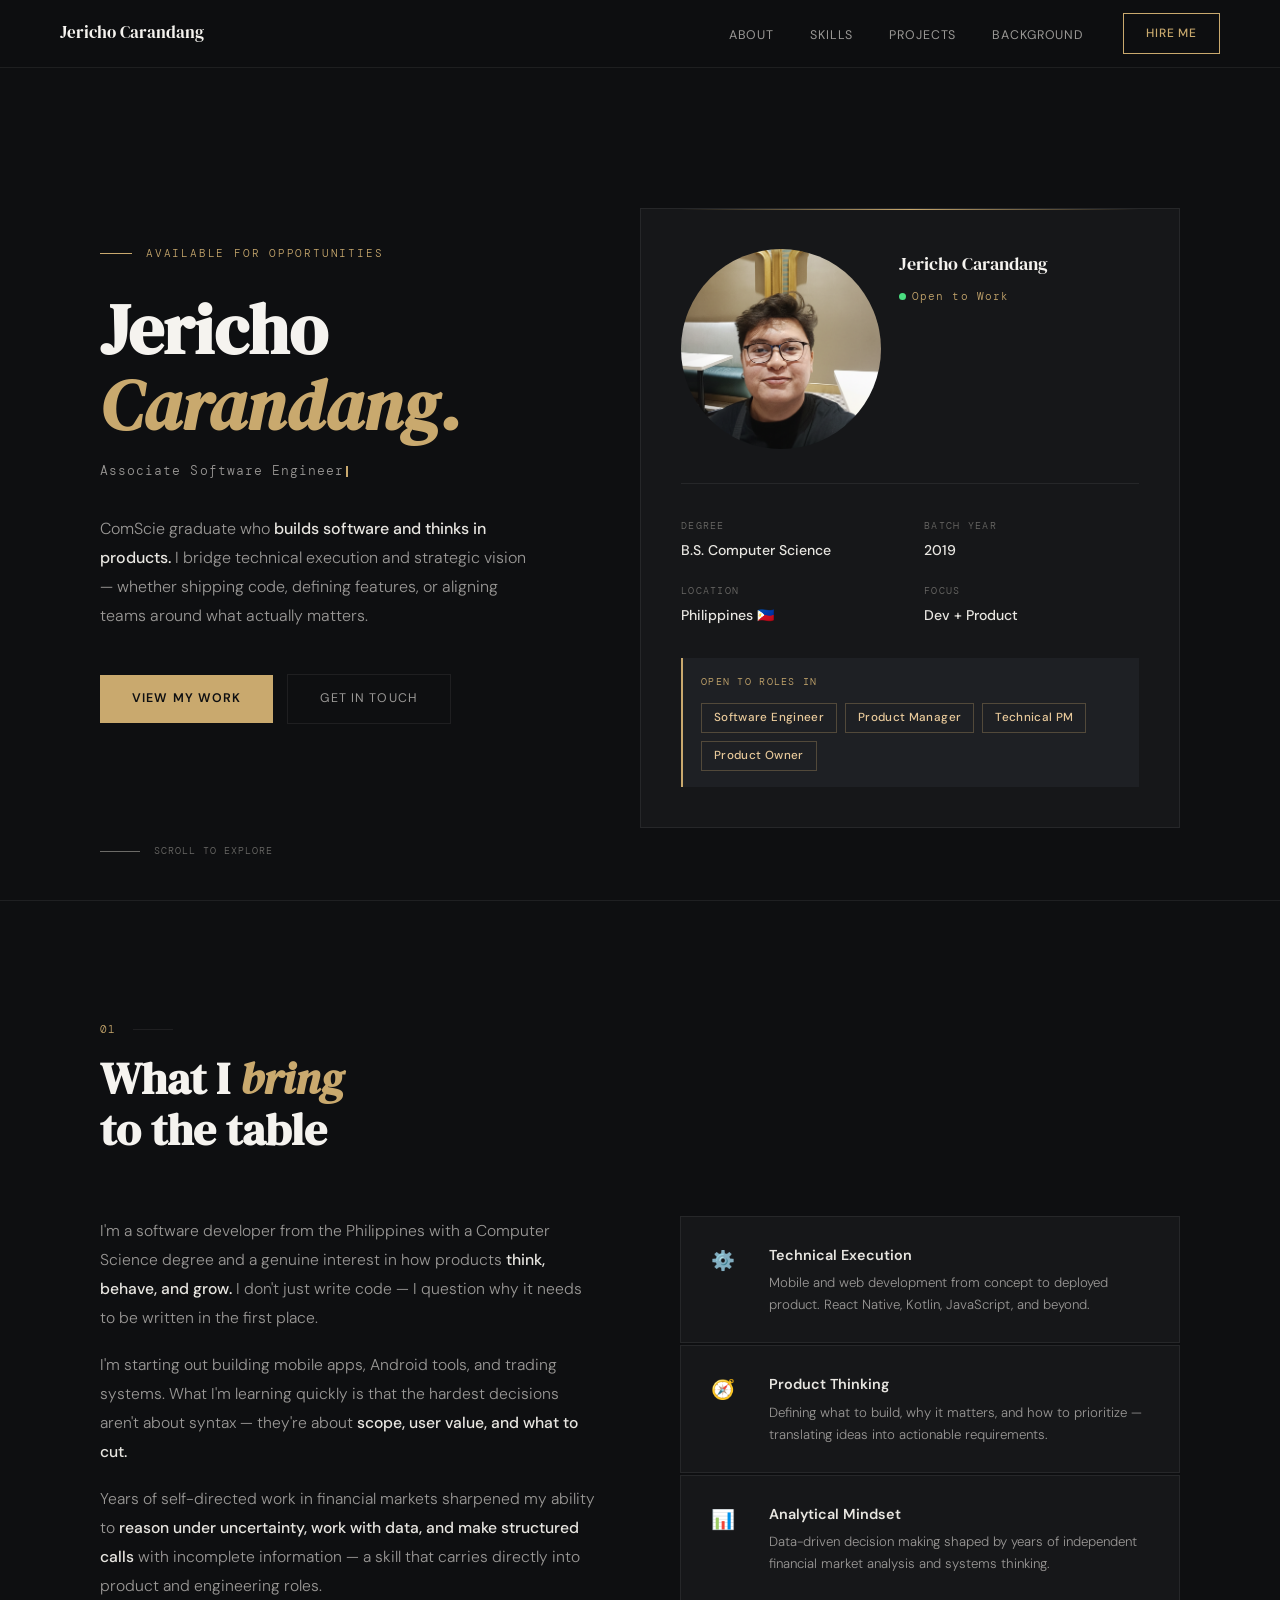
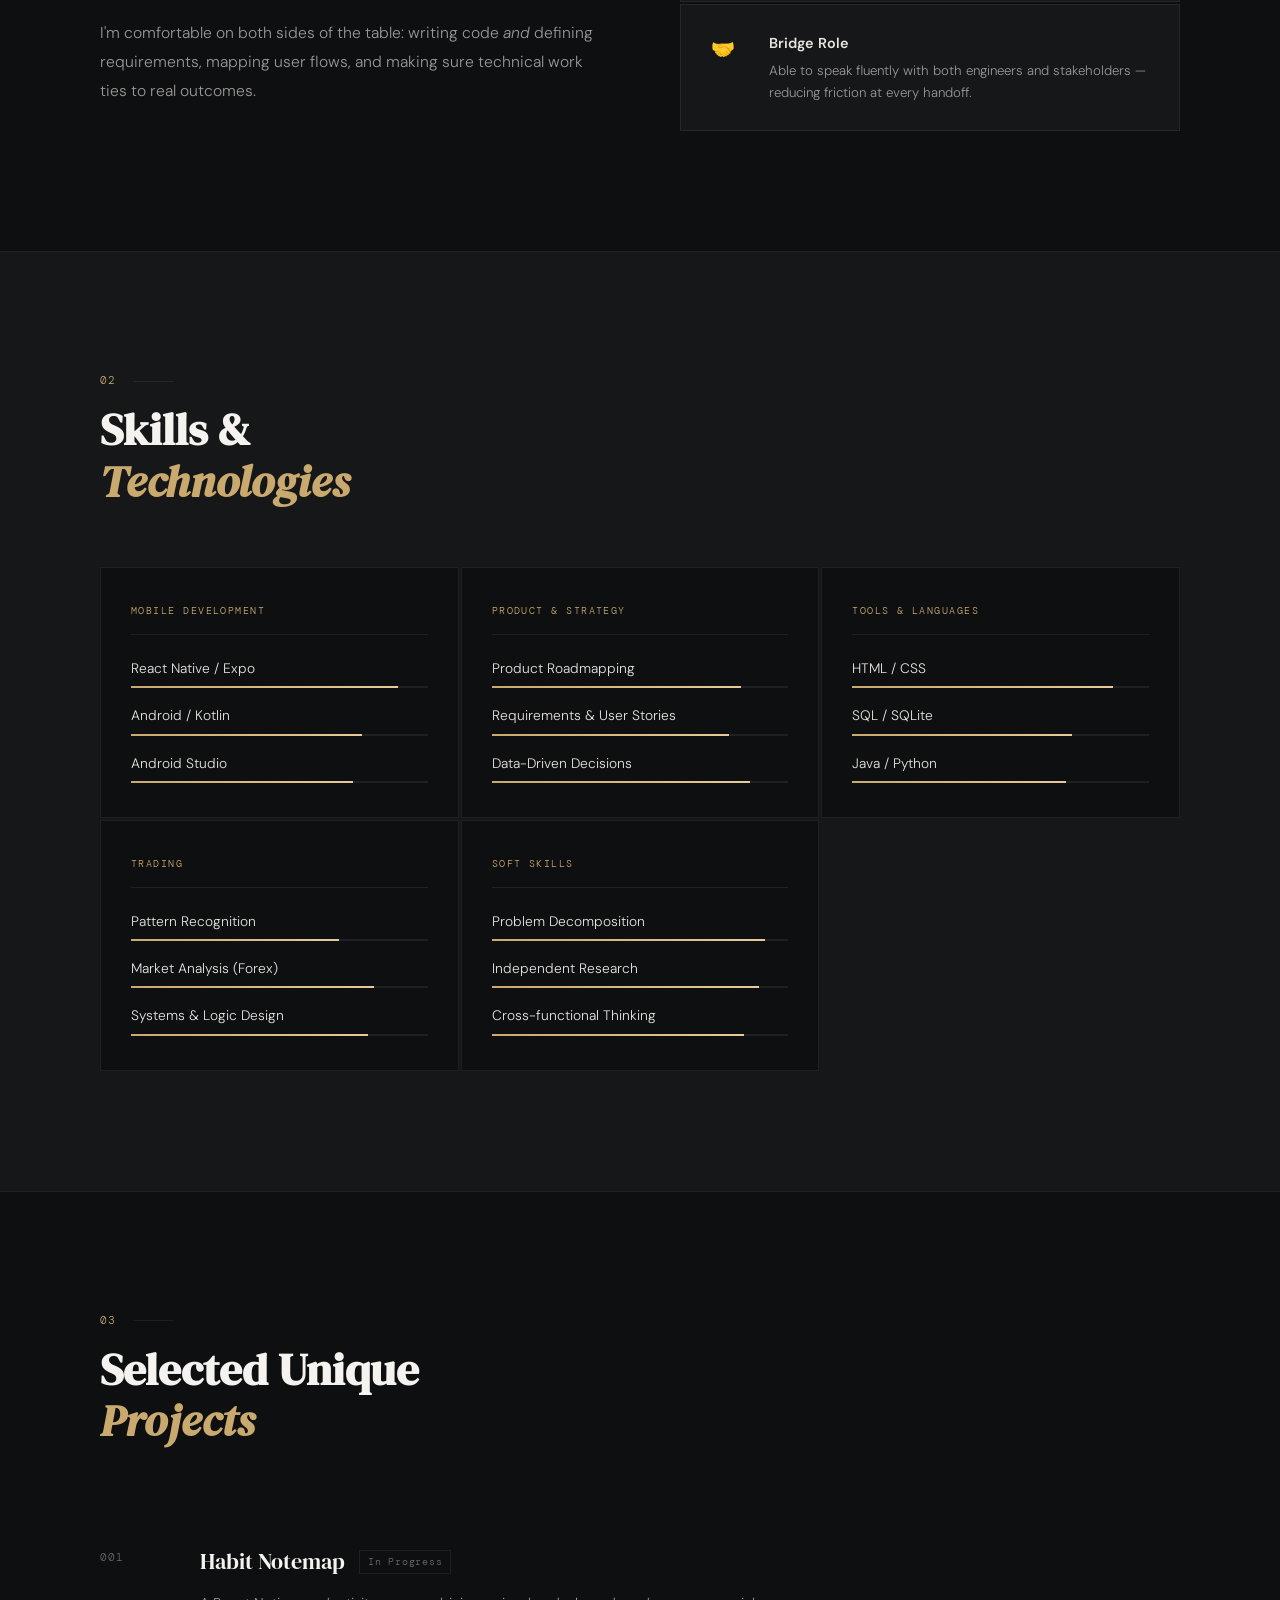
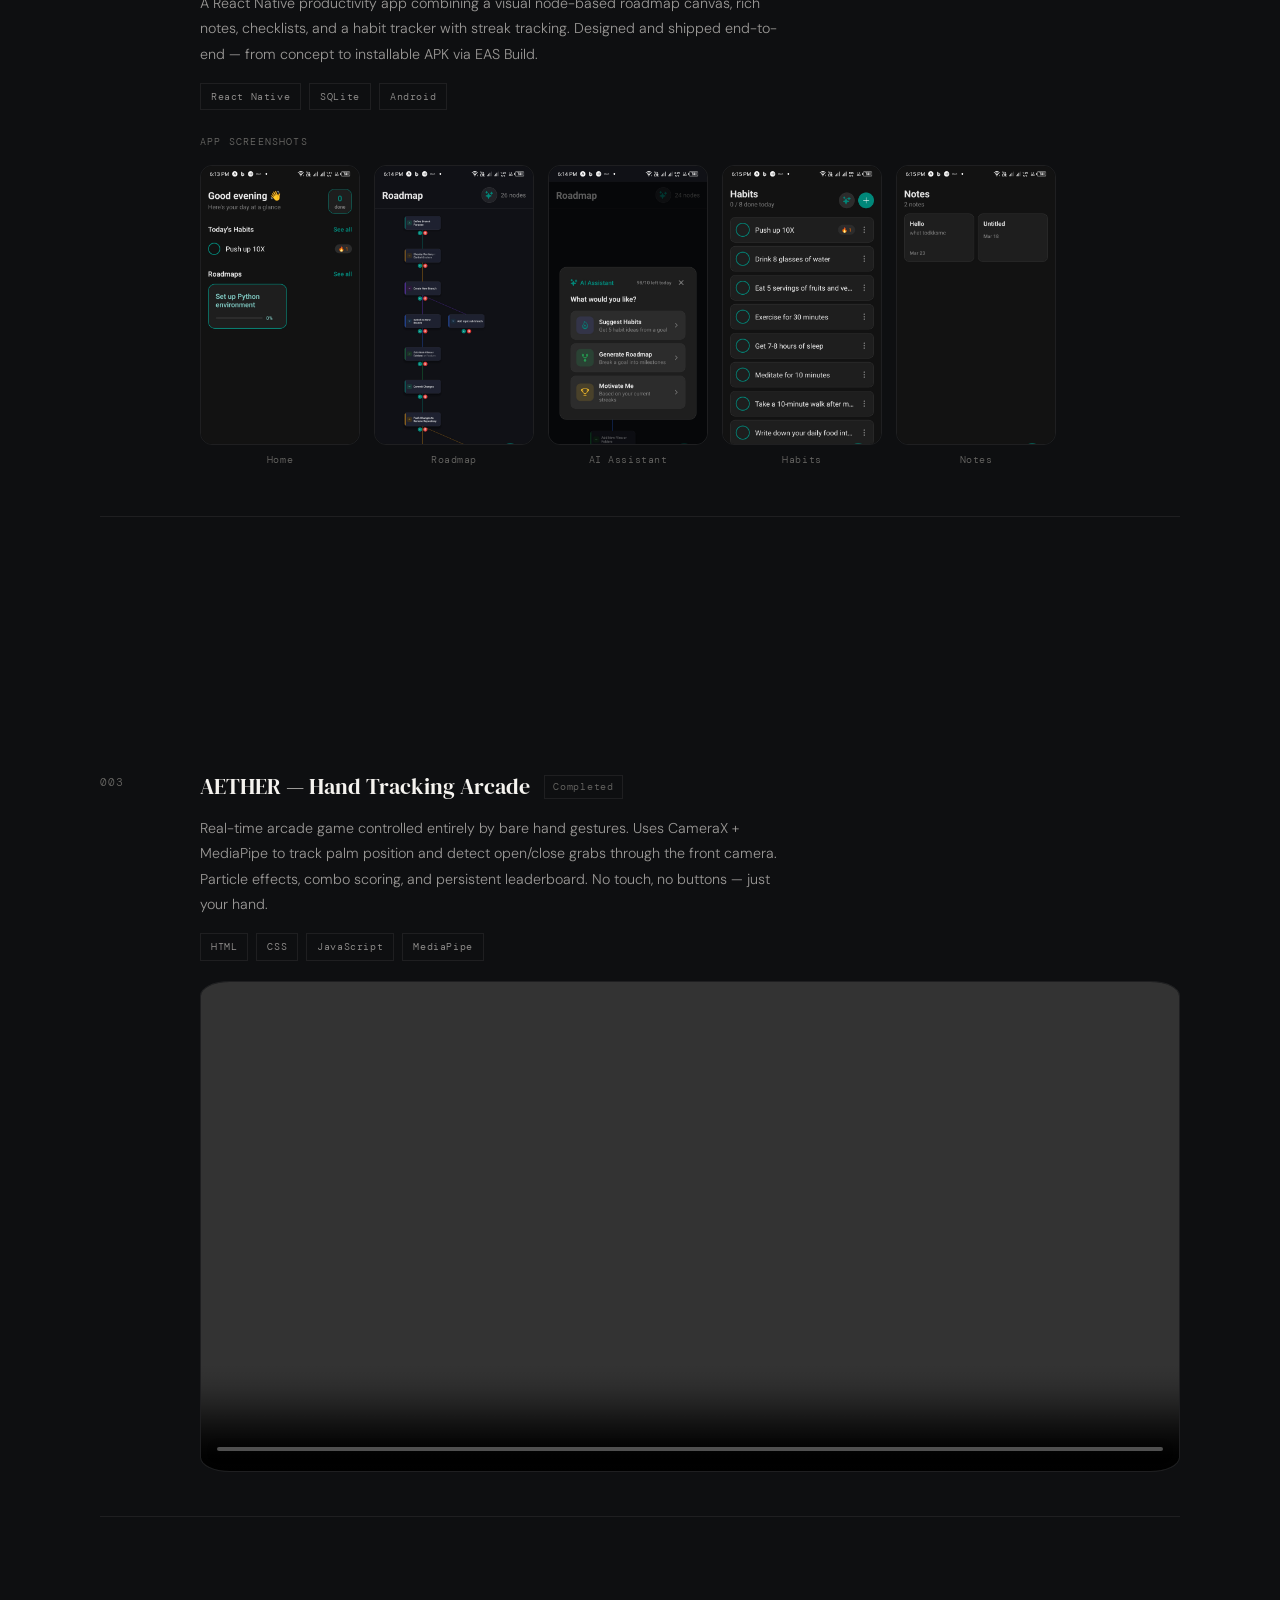
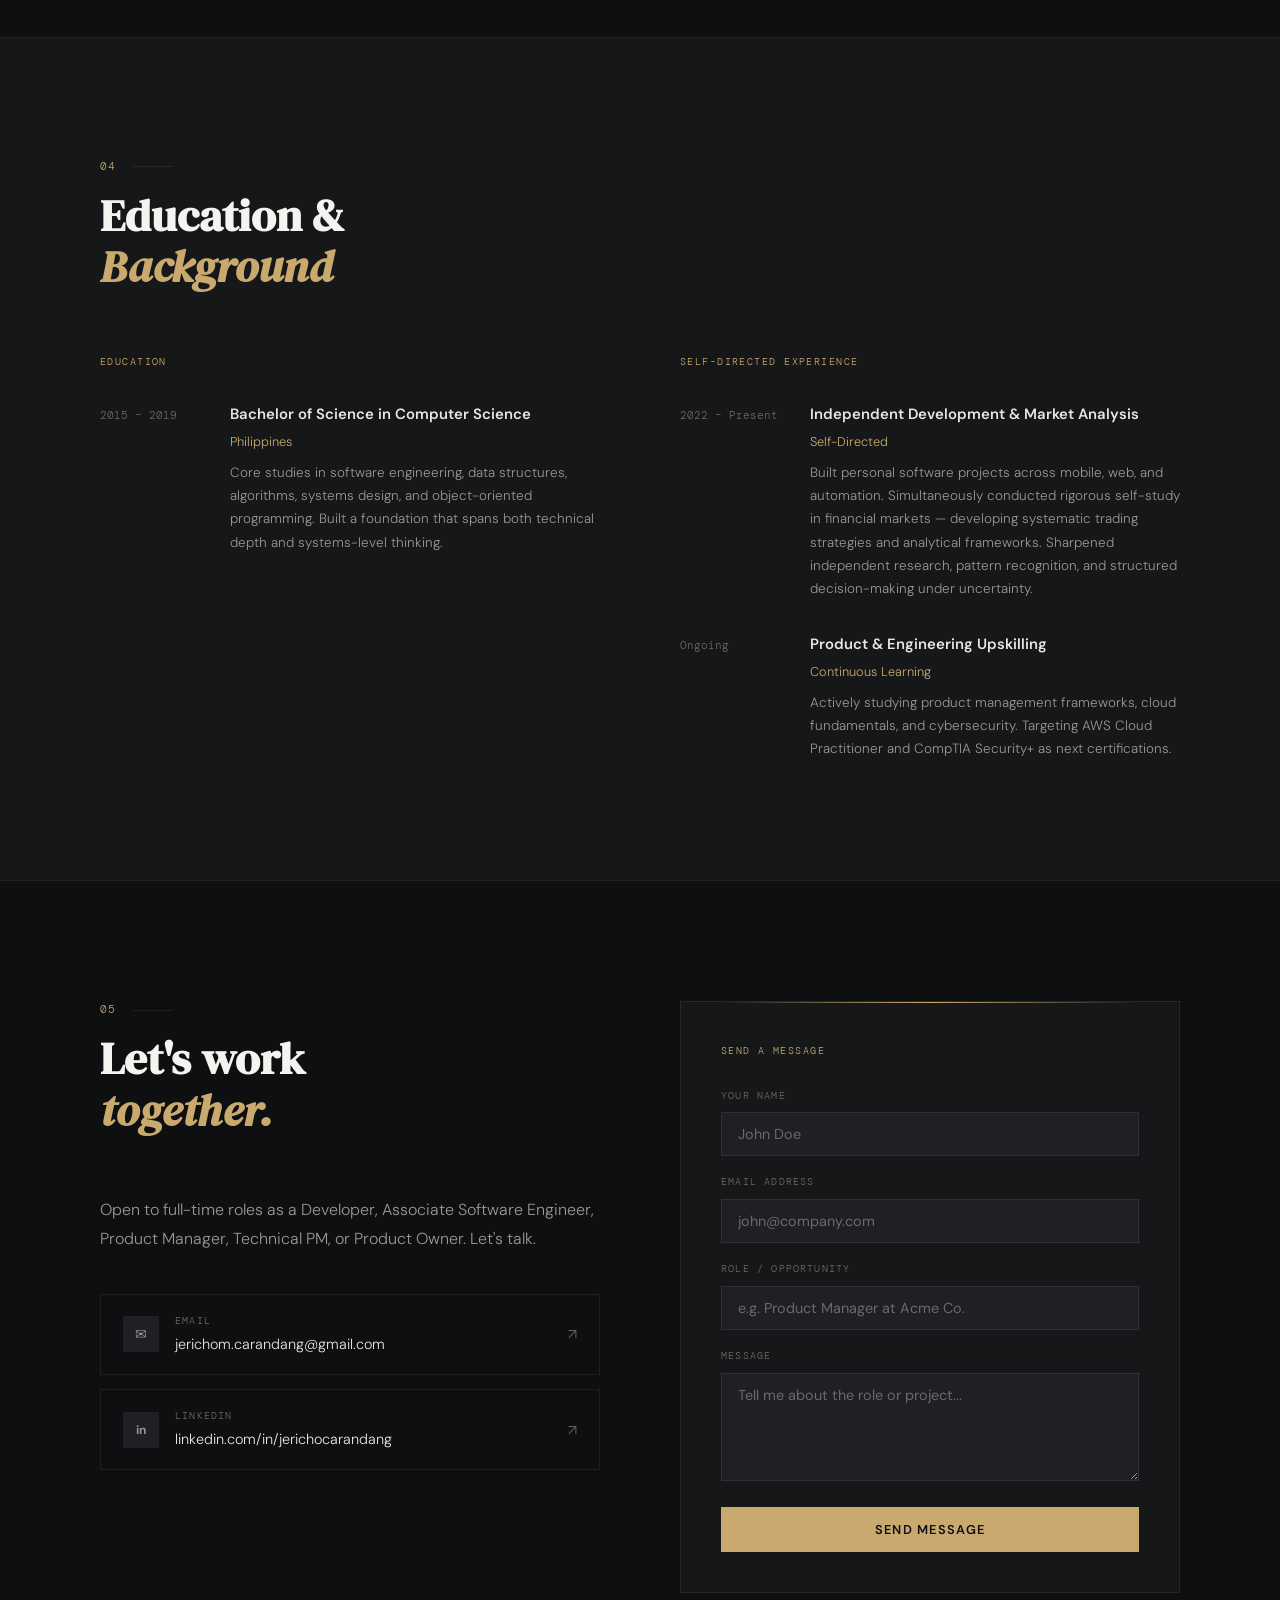
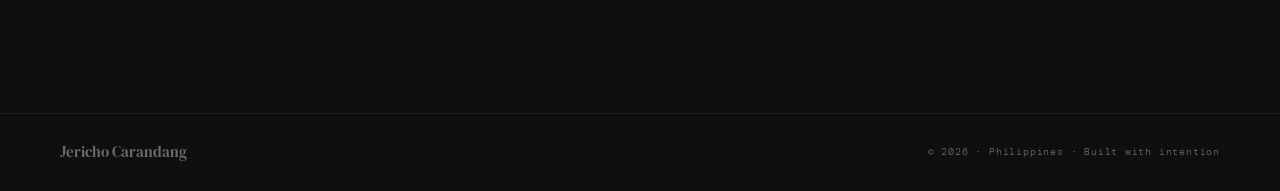
==== commit 1312a342: "Update index.html" ====
--- a/index.html
+++ b/index.html
@@ -169,10 +169,8 @@
           <p class="proj-desc">A React Native productivity app combining a visual node-based roadmap canvas, rich notes, checklists, and a habit tracker with streak tracking. Designed and shipped end-to-end — from concept to installable APK via EAS Build.</p>
           <div class="proj-tags">
             <span class="proj-tag">React Native</span>
-            <span class="proj-tag">Expo SDK 54</span>
             <span class="proj-tag">SQLite</span>
             <span class="proj-tag">Android</span>
-            <span class="proj-tag">EAS Build</span>
           </div>
           <div class="screenshots-label">App Screenshots</div>
           <div class="carousel-wrap">
@@ -202,17 +200,19 @@
         </div>
       </div>
 
-      <!-- 002 — CutFree -->
+	        <!-- 002 — Yggdrasil -->
       <div class="project-item reveal d1">
         <div class="proj-num">002</div>
         <div>
-          <div class="proj-title">CutFree <span class="proj-wip">In Progress</span></div>
-          <p class="proj-desc">Native Android video editor built with Kotlin. Integrated Google's Media3 Transformer for video processing, replacing the retired FFmpegKit. Solved complex build pipeline challenges with AGP 8.7+ and Gradle 8.9+.</p>
+          <div class="proj-title">
+            <a href="https://ikoys.github.io/yggdrasil-online/" target="_blank" style="color:inherit; text-decoration:none;">Yggdrasil</a>
+            <span class="proj-wip">In Progress</span>
+          </div>
+          <p class="proj-desc">Open world browser platform MMORPG 3D game. No special class just swordman. No magic.</p>
           <div class="proj-tags">
-            <span class="proj-tag">Kotlin</span>
-            <span class="proj-tag">Android Studio</span>
-            <span class="proj-tag">Media3</span>
-            <span class="proj-tag">Jetpack</span>
+            <span class="proj-tag">HTML</span>
+            <span class="proj-tag">JS</span>
+            <span class="proj-tag">CSS</span>
           </div>
         </div>
         <div class="proj-arrow">↗</div>
@@ -228,7 +228,8 @@
           </div>
           <p class="proj-desc">Real-time arcade game controlled entirely by bare hand gestures. Uses CameraX + MediaPipe to track palm position and detect open/close grabs through the front camera. Particle effects, combo scoring, and persistent leaderboard. No touch, no buttons — just your hand.</p>
           <div class="proj-tags" style="margin-bottom:20px;">
-            <span class="proj-tag">HTML CSS</span>
+            <span class="proj-tag">HTML</span>
+            <span class="proj-tag">CSS</span>
             <span class="proj-tag">JavaScript</span>
             <span class="proj-tag">MediaPipe</span>
           </div>
@@ -237,24 +238,7 @@
           </video>
         </div>
       </div>
-	        <!-- 004 — Yggdrasil -->
-      <div class="project-item reveal d3">
-        <div class="proj-num">004</div>
-        <div>
-          <div class="proj-title">
-            <a href="https://ikoys.github.io/yggdrasil-online/" target="_blank" style="color:inherit; text-decoration:none;">Yggdrasil</a>
-            <span class="proj-wip">In Progress</span>
-          </div>
-          <p class="proj-desc">Open world browser platform MMORPG 3D game. No special class just swordman. No magic.</p>
-          <div class="proj-tags">
-            <span class="proj-tag">HTML</span>
-            <span class="proj-tag">JS</span>
-            <span class="proj-tag">CSS</span>
-            <span class="proj-tag"></span>
-          </div>
-        </div>
-        <div class="proj-arrow">↗</div>
-      </div>
+
 
     </div>
   </section>
